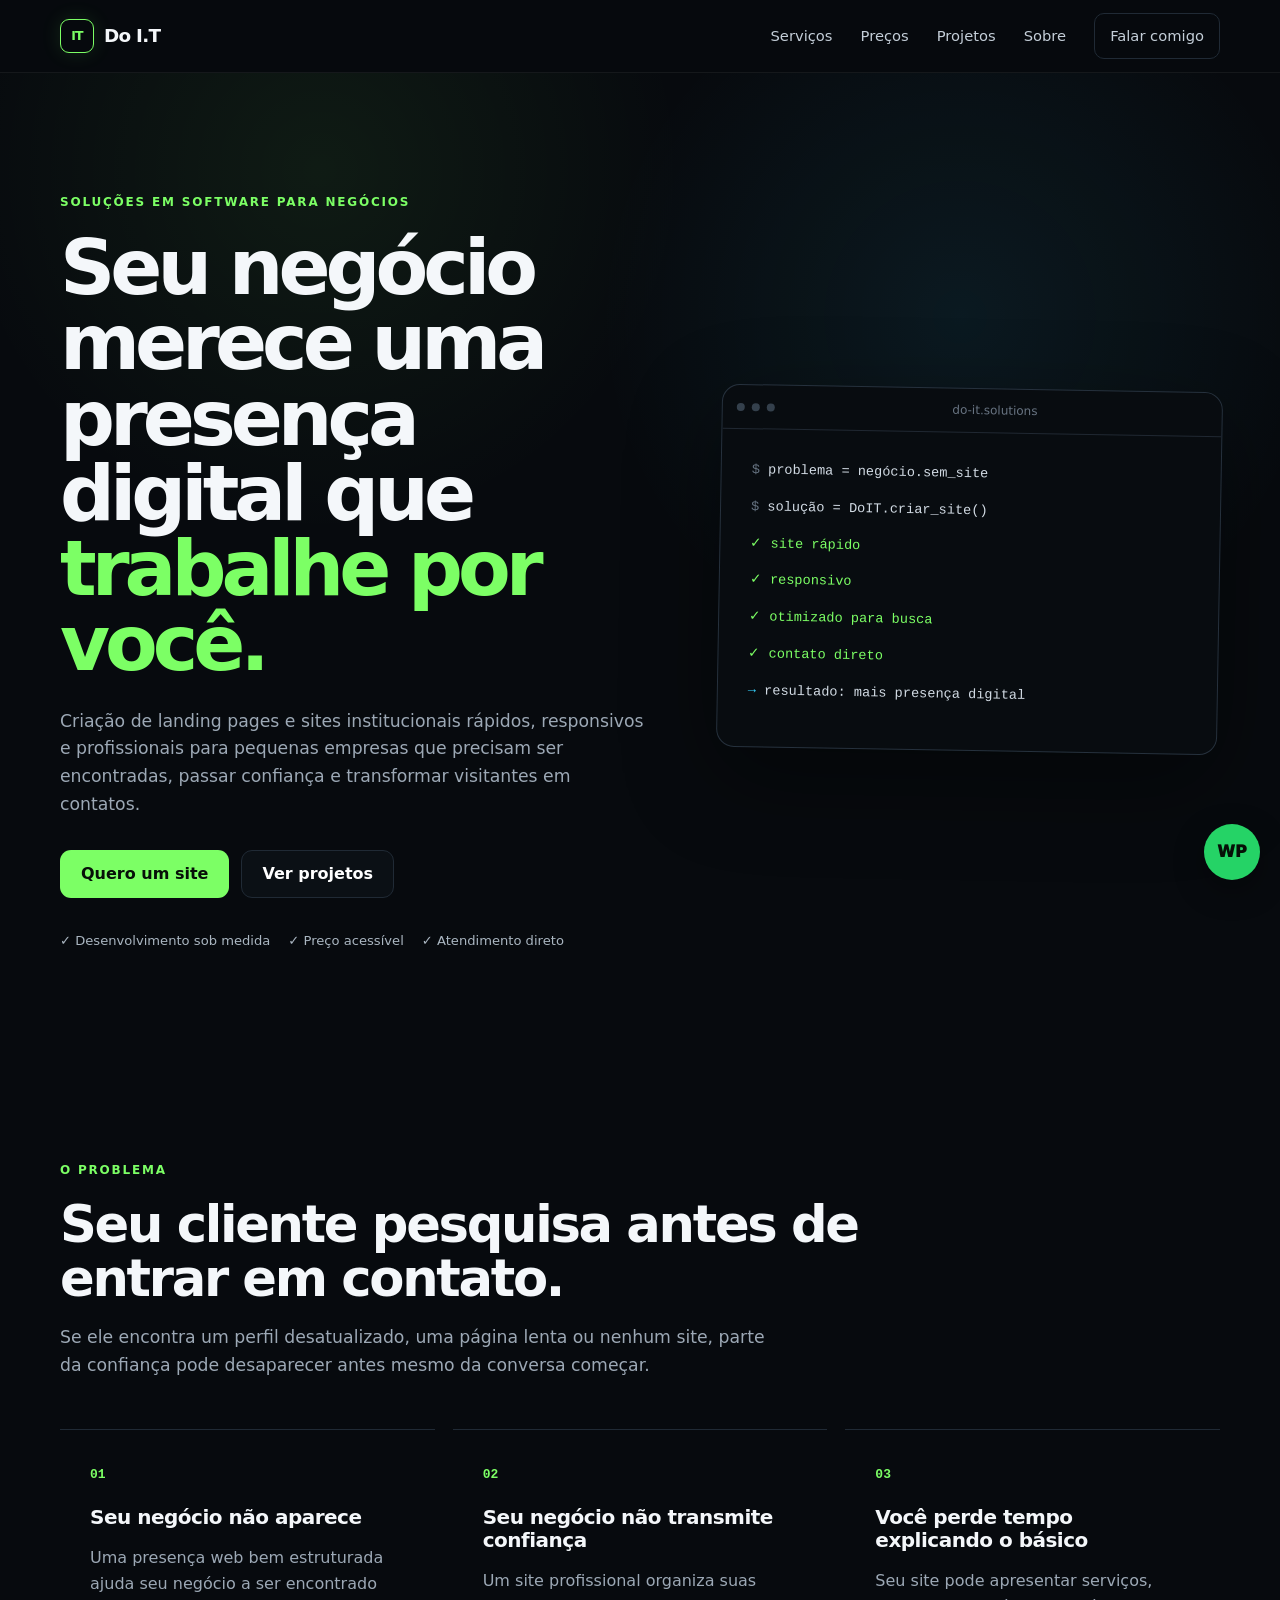
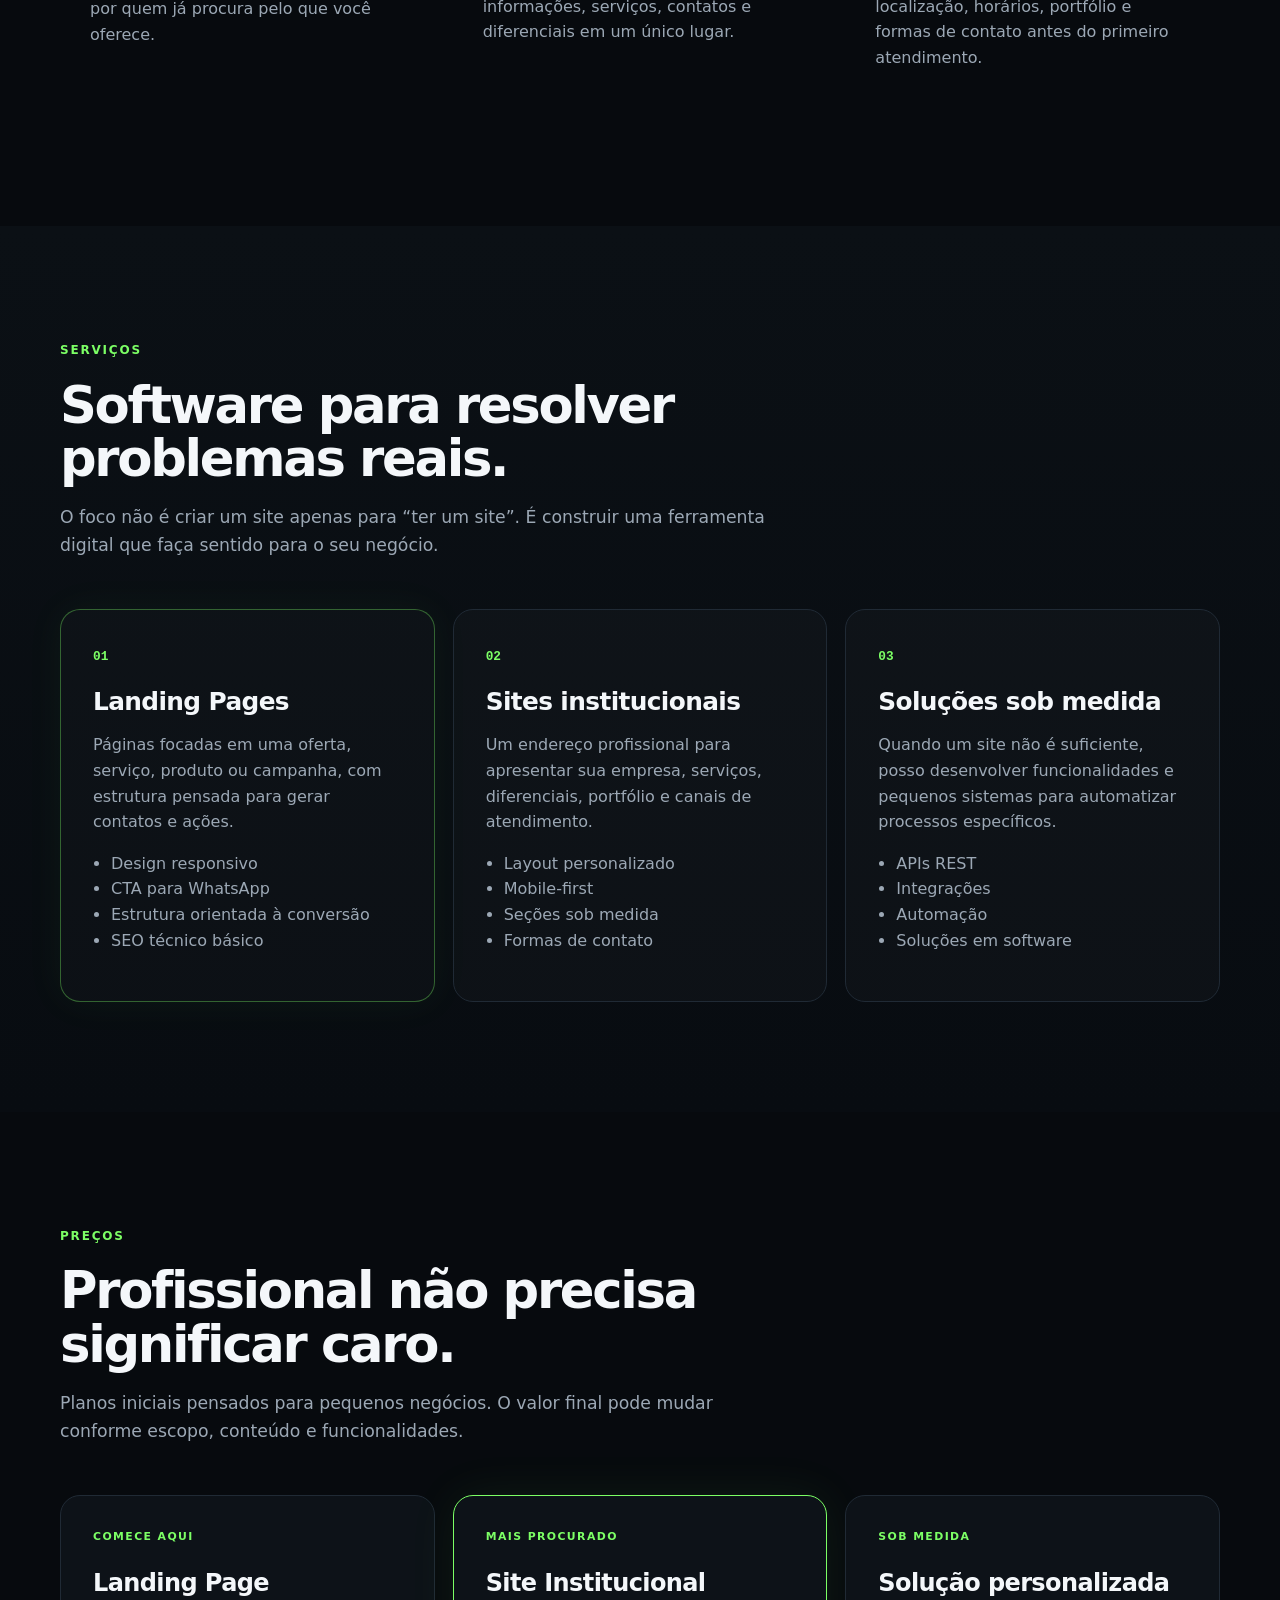
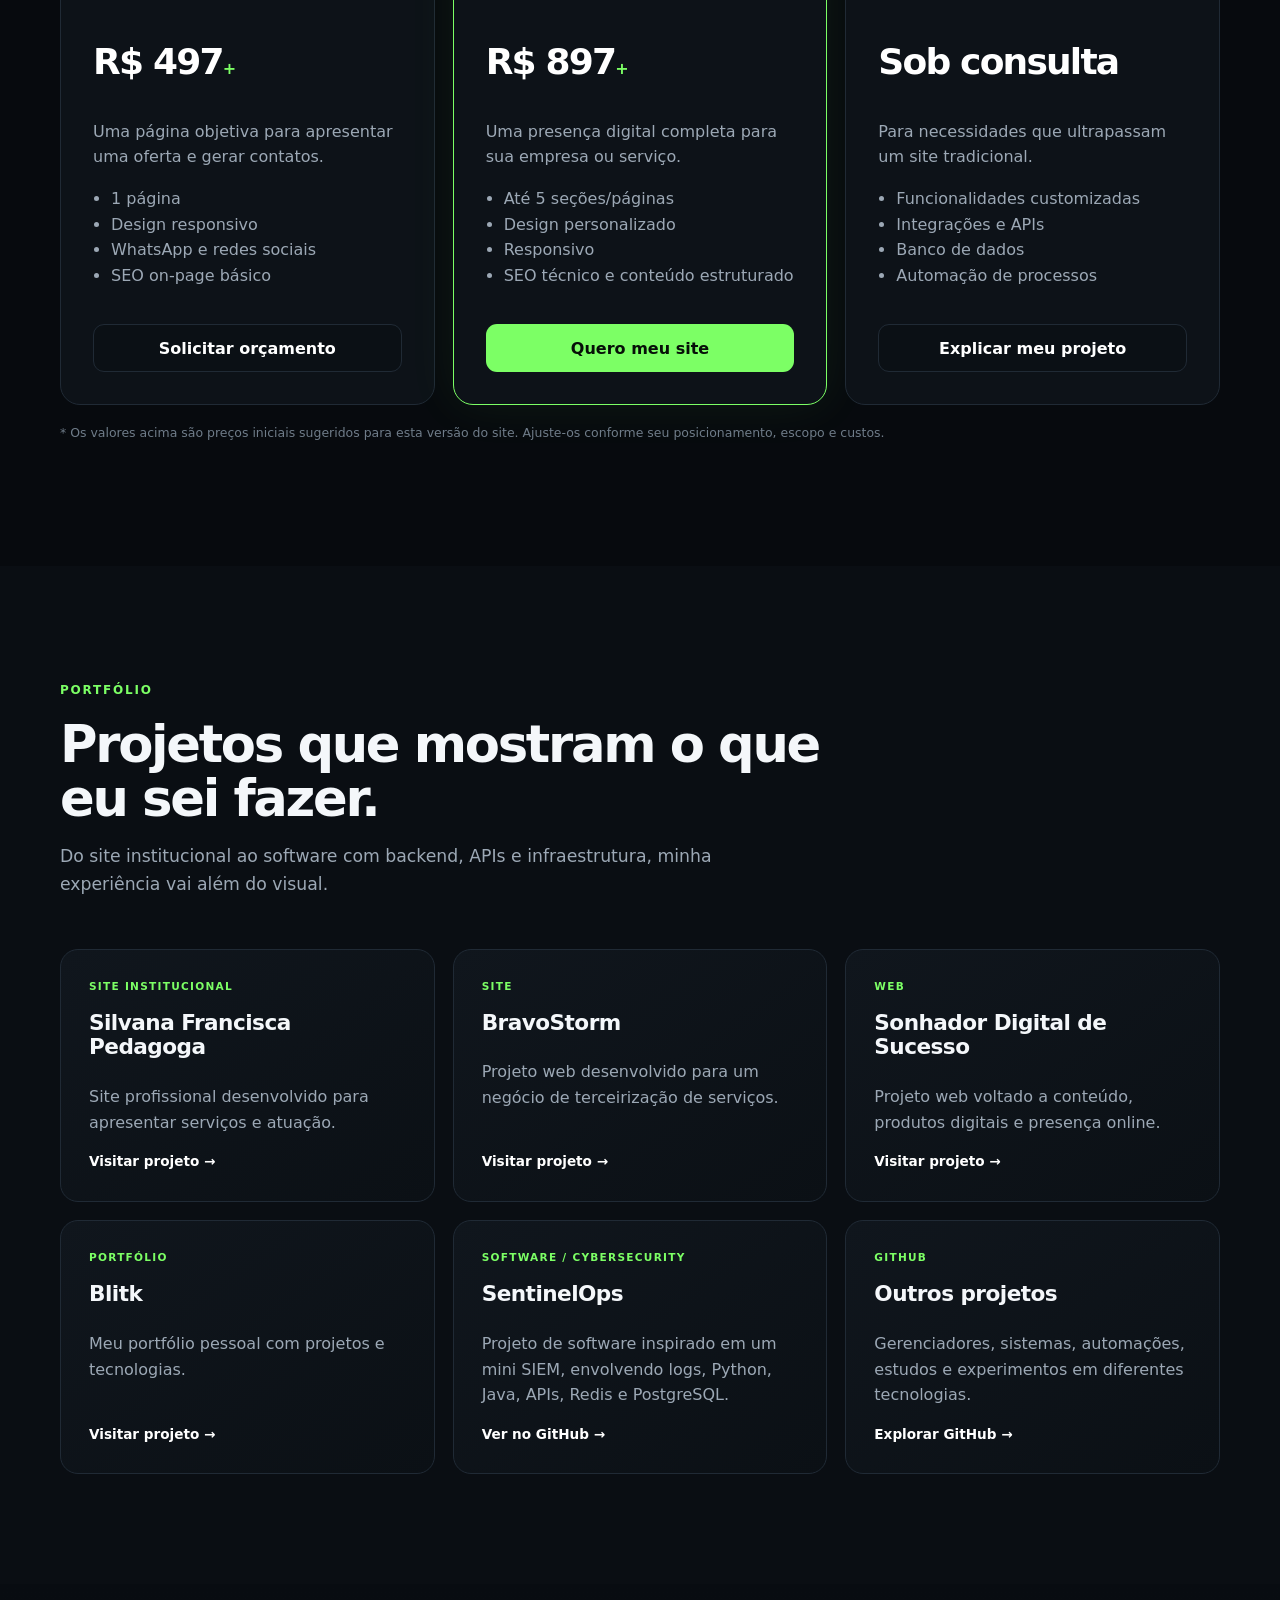
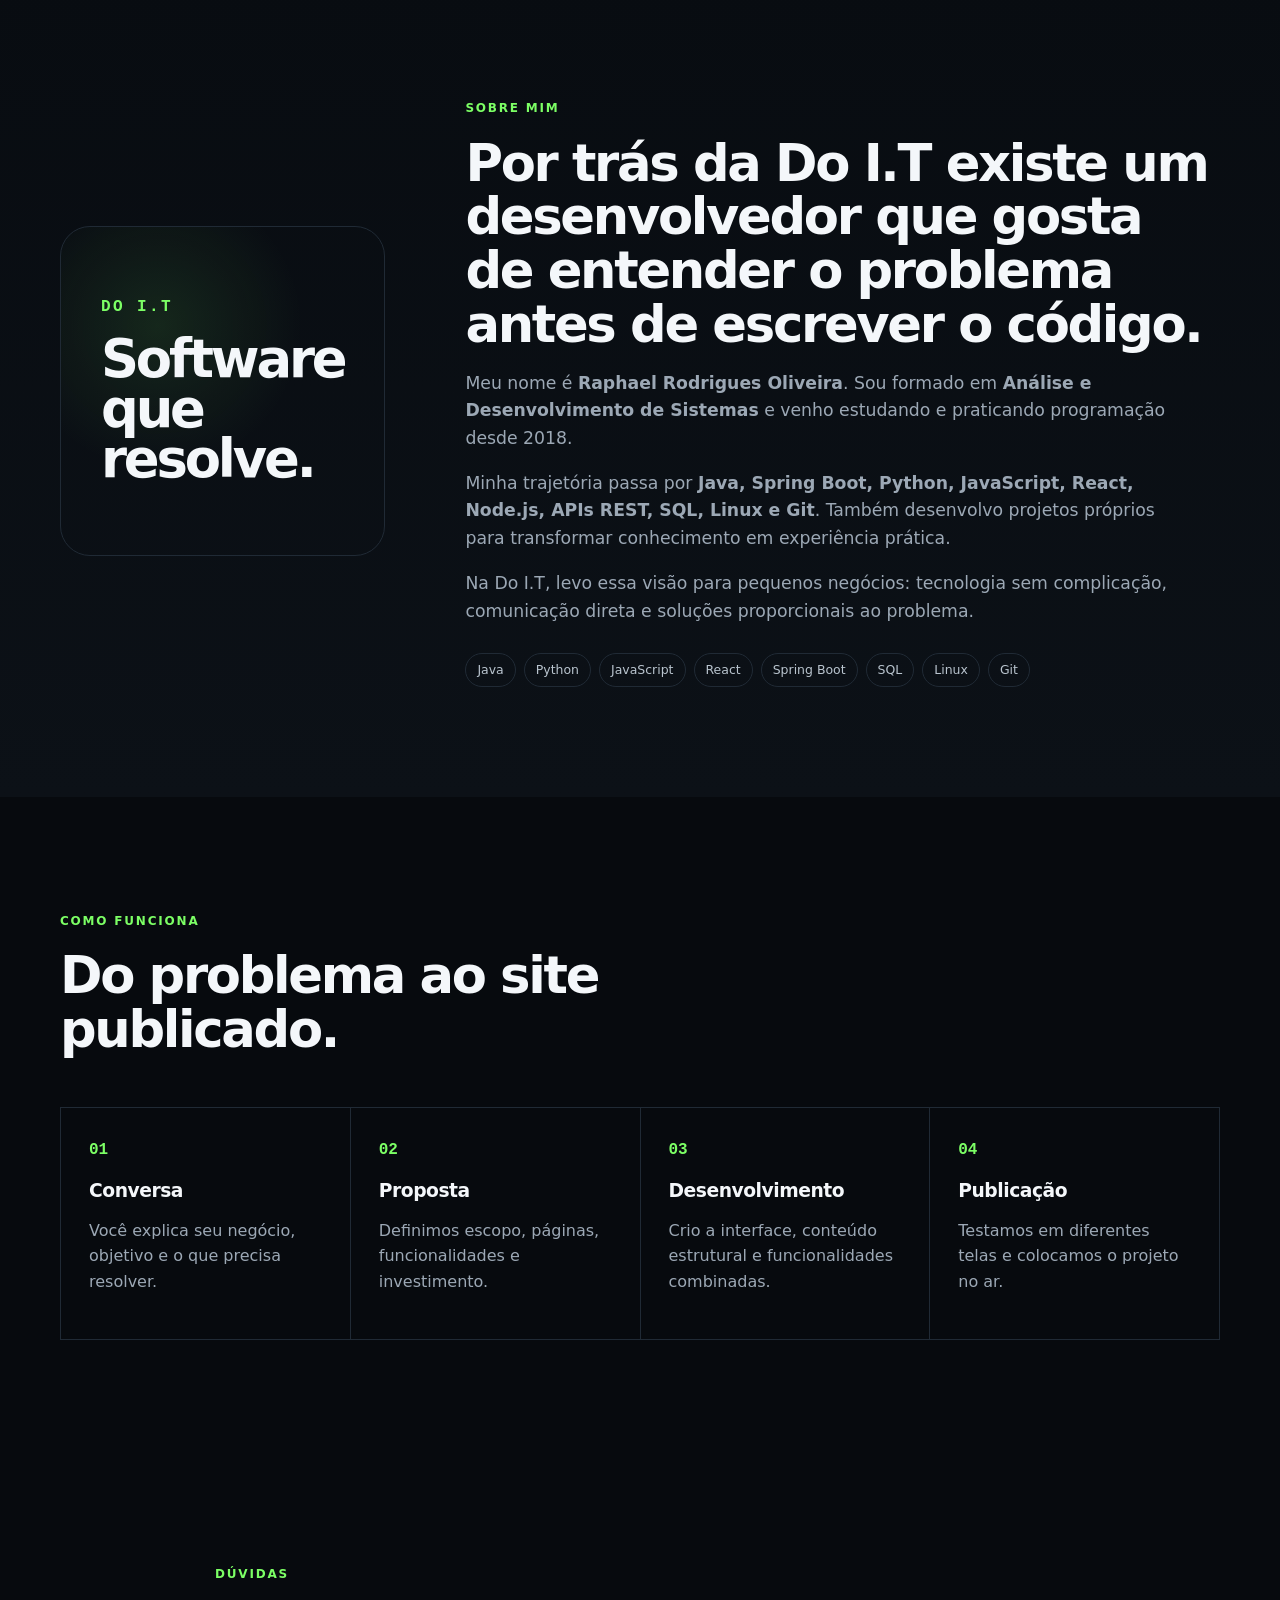
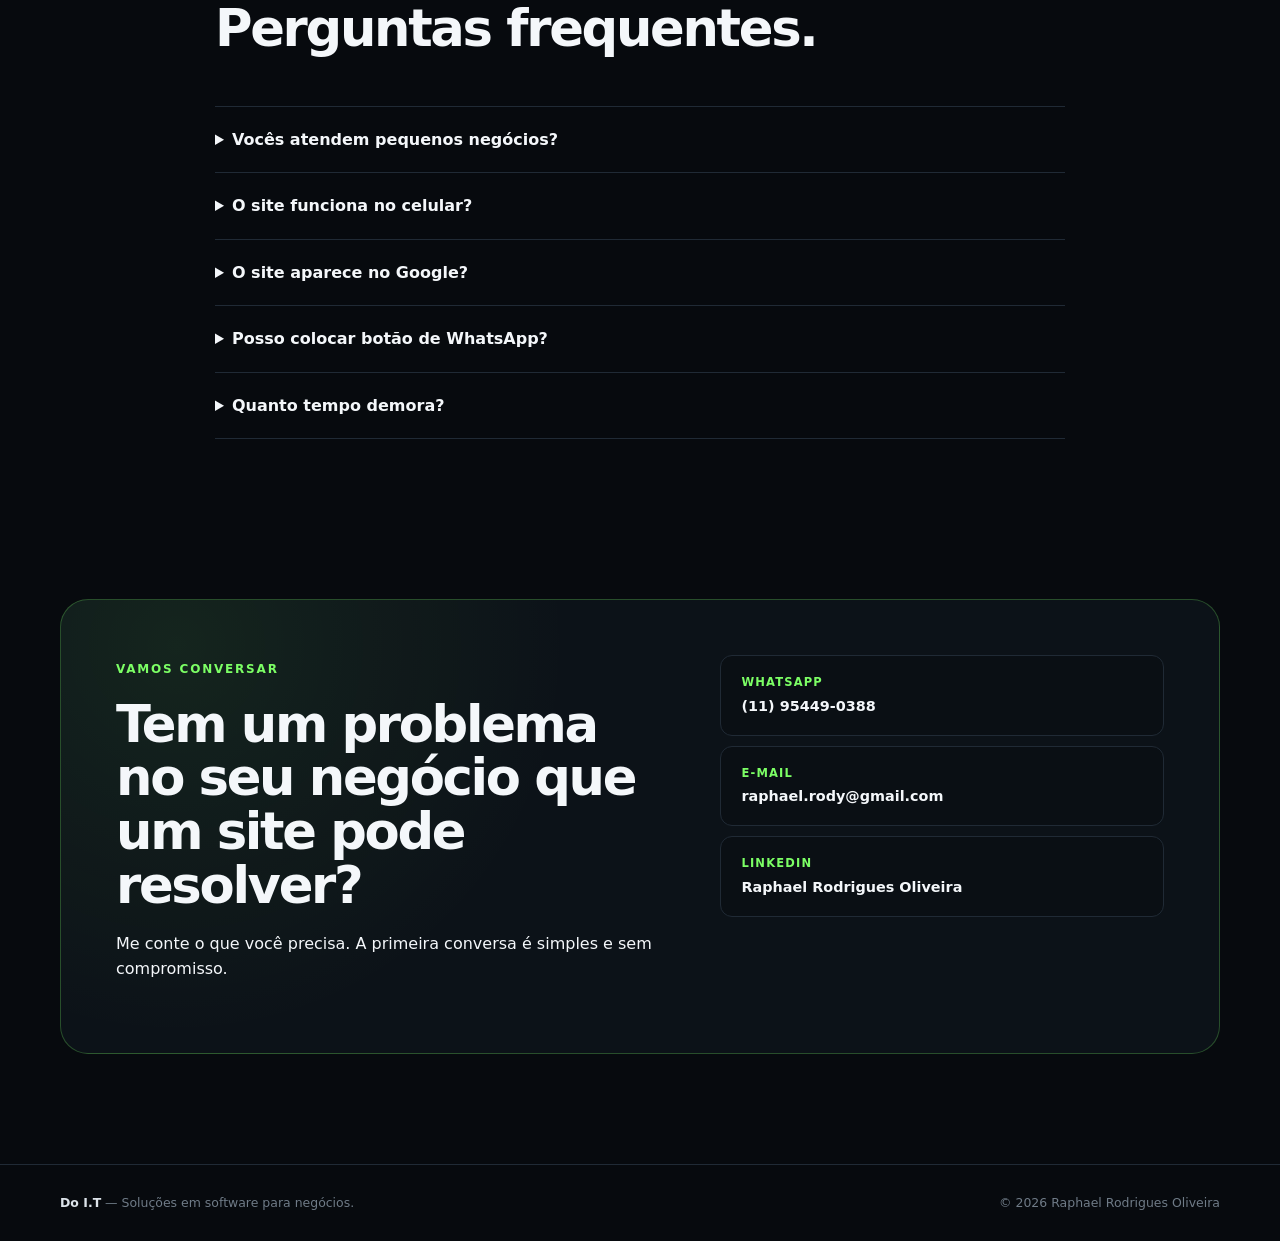
==== index.html @ e5bfa011 "Add files via upload" ====
<!doctype html>
<html lang="pt-BR">
<head>
  <meta charset="utf-8">
  <meta name="viewport" content="width=device-width, initial-scale=1">
  <meta name="theme-color" content="#0b0f14">
  <meta name="description" content="Do I.T — criação de landing pages e sites institucionais profissionais, rápidos e responsivos para pequenas empresas. Soluções em software com preço acessível.">
  <meta name="robots" content="index, follow, max-image-preview:large">
  <meta name="author" content="Raphael Rodrigues Oliveira">
  <meta name="keywords" content="criação de sites, landing page, site institucional, desenvolvedor web, desenvolvedor freelancer, site para pequenas empresas, desenvolvimento de sites, São Paulo, Brasil">
  <link rel="canonical" href="https://doitsolucoes.github.io/">

  <meta property="og:type" content="website">
  <meta property="og:locale" content="pt_BR">
  <meta property="og:title" content="Do I.T — Soluções em software para negócios">
  <meta property="og:description" content="Sites institucionais e landing pages profissionais, rápidos e acessíveis para pequenos negócios.">
  <meta property="og:url" content="https://doitsolucoes.github.io/">
  <meta property="og:site_name" content="Do I.T">
  <meta property="og:image" content="https://doitsolucoes.github.io/assets/og-image.svg">

  <meta name="twitter:card" content="summary_large_image">
  <meta name="twitter:title" content="Do I.T — Soluções em software para negócios">
  <meta name="twitter:description" content="Landing pages e sites institucionais para pequenos negócios.">
  <meta name="twitter:image" content="https://doitsolucoes.github.io/assets/og-image.svg">

  <link rel="icon" href="assets/favicon.svg" type="image/svg+xml">
  <link rel="stylesheet" href="style.css">

  <script type="application/ld+json">
  {
    "@context": "https://schema.org",
    "@graph": [
      {
        "@type": "Organization",
        "@id": "https://doitsolucoes.github.io/#organization",
        "name": "Do I.T",
        "alternateName": "Do I.T - Soluções em software para negócios",
        "url": "https://doitsolucoes.github.io/",
        "email": "mailto:raphael.rody@gmail.com",
        "telephone": "+55-11-95449-0388",
        "founder": {
          "@type": "Person",
          "name": "Raphael Rodrigues Oliveira",
          "jobTitle": "Desenvolvedor de Software"
        },
        "sameAs": [
          "https://github.com/blitk",
          "https://www.linkedin.com/in/raphael-rodrigues-oliveira-b5675a174/"
        ]
      },
      {
        "@type": "ProfessionalService",
        "@id": "https://doitsolucoes.github.io/#service",
        "name": "Do I.T",
        "url": "https://doitsolucoes.github.io/",
        "description": "Desenvolvimento de landing pages, sites institucionais e soluções de software para pequenos negócios.",
        "areaServed": "BR",
        "priceRange": "$$",
        "telephone": "+55-11-95449-0388",
        "email": "mailto:raphael.rody@gmail.com"
      },
      {
        "@type": "Person",
        "@id": "https://doitsolucoes.github.io/#raphael",
        "name": "Raphael Rodrigues Oliveira",
        "jobTitle": "Desenvolvedor de Software",
        "description": "Desenvolvedor formado em Análise e Desenvolvimento de Sistemas, com experiência prática em desenvolvimento web, Java, Python, APIs REST, SQL, Linux e projetos de software.",
        "url": "https://doitsolucoes.github.io/sobre",
        "sameAs": [
          "https://github.com/blitk",
          "https://blitk.github.io/",
          "https://www.linkedin.com/in/raphael-rodrigues-oliveira-b5675a174/"
        ]
      },
      {
        "@type": "WebSite",
        "@id": "https://doitsolucoes.github.io/#website",
        "url": "https://doitsolucoes.github.io/",
        "name": "Do I.T",
        "publisher": {"@id": "https://doitsolucoes.github.io/#organization"},
        "inLanguage": "pt-BR"
      }
    ]
  }
  </script>
</head>

<body>
<header class="site-header">
  <nav class="nav container" aria-label="Navegação principal">
    <a class="brand" href="#inicio" aria-label="Do I.T - início">
      <span class="brand-mark">IT</span>
      <span>Do I.T</span>
    </a>
    <button class="menu-toggle" aria-label="Abrir menu" aria-expanded="false">☰</button>
    <div class="nav-links">
      <a href="#servicos">Serviços</a>
      <a href="#precos">Preços</a>
      <a href="#projetos">Projetos</a>
      <a href="#sobre">Sobre</a>
      <a href="#contato" class="nav-cta">Falar comigo</a>
    </div>
  </nav>
</header>

<main id="inicio">
  <section class="hero">
    <div class="container hero-grid">
      <div>
        <span class="eyebrow">SOLUÇÕES EM SOFTWARE PARA NEGÓCIOS</span>
        <h1>Seu negócio merece uma presença digital que <span>trabalhe por você.</span></h1>
        <p class="hero-text">Criação de landing pages e sites institucionais rápidos, responsivos e profissionais para pequenas empresas que precisam ser encontradas, passar confiança e transformar visitantes em contatos.</p>
        <div class="hero-actions">
          <a class="btn btn-primary" href="https://wa.me/5511954490388?text=Ol%C3%A1%2C%20Raphael!%20Quero%20conversar%20sobre%20um%20site%20para%20meu%20neg%C3%B3cio." target="_blank" rel="noopener">Quero um site</a>
          <a class="btn btn-secondary" href="#projetos">Ver projetos</a>
        </div>
        <div class="trust-row">
          <span>✓ Desenvolvimento sob medida</span>
          <span>✓ Preço acessível</span>
          <span>✓ Atendimento direto</span>
        </div>
      </div>
      <div class="hero-card" aria-label="Resumo dos serviços">
        <div class="code-window">
          <div class="window-bar"><i></i><i></i><i></i><span>do-it.solutions</span></div>
          <div class="terminal">
            <p><span class="muted">$</span> problema = negócio.sem_site</p>
            <p><span class="muted">$</span> solução = DoIT.criar_site()</p>
            <p class="success">✓ site rápido</p>
            <p class="success">✓ responsivo</p>
            <p class="success">✓ otimizado para busca</p>
            <p class="success">✓ contato direto</p>
            <p><span class="accent">→</span> resultado: mais presença digital</p>
          </div>
        </div>
      </div>
    </div>
  </section>

  <section class="problem section">
    <div class="container">
      <div class="section-heading">
        <span class="eyebrow">O PROBLEMA</span>
        <h2>Seu cliente pesquisa antes de entrar em contato.</h2>
        <p>Se ele encontra um perfil desatualizado, uma página lenta ou nenhum site, parte da confiança pode desaparecer antes mesmo da conversa começar.</p>
      </div>
      <div class="problem-grid">
        <article><b>01</b><h3>Seu negócio não aparece</h3><p>Uma presença web bem estruturada ajuda seu negócio a ser encontrado por quem já procura pelo que você oferece.</p></article>
        <article><b>02</b><h3>Seu negócio não transmite confiança</h3><p>Um site profissional organiza suas informações, serviços, contatos e diferenciais em um único lugar.</p></article>
        <article><b>03</b><h3>Você perde tempo explicando o básico</h3><p>Seu site pode apresentar serviços, localização, horários, portfólio e formas de contato antes do primeiro atendimento.</p></article>
      </div>
    </div>
  </section>

  <section id="servicos" class="section dark-section">
    <div class="container">
      <div class="section-heading">
        <span class="eyebrow">SERVIÇOS</span>
        <h2>Software para resolver problemas reais.</h2>
        <p>O foco não é criar um site apenas para “ter um site”. É construir uma ferramenta digital que faça sentido para o seu negócio.</p>
      </div>
      <div class="services-grid">
        <article class="service-card featured">
          <span class="service-number">01</span>
          <h3>Landing Pages</h3>
          <p>Páginas focadas em uma oferta, serviço, produto ou campanha, com estrutura pensada para gerar contatos e ações.</p>
          <ul><li>Design responsivo</li><li>CTA para WhatsApp</li><li>Estrutura orientada à conversão</li><li>SEO técnico básico</li></ul>
        </article>
        <article class="service-card">
          <span class="service-number">02</span>
          <h3>Sites institucionais</h3>
          <p>Um endereço profissional para apresentar sua empresa, serviços, diferenciais, portfólio e canais de atendimento.</p>
          <ul><li>Layout personalizado</li><li>Mobile-first</li><li>Seções sob medida</li><li>Formas de contato</li></ul>
        </article>
        <article class="service-card">
          <span class="service-number">03</span>
          <h3>Soluções sob medida</h3>
          <p>Quando um site não é suficiente, posso desenvolver funcionalidades e pequenos sistemas para automatizar processos específicos.</p>
          <ul><li>APIs REST</li><li>Integrações</li><li>Automação</li><li>Soluções em software</li></ul>
        </article>
      </div>
    </div>
  </section>

  <section id="precos" class="section">
    <div class="container">
      <div class="section-heading">
        <span class="eyebrow">PREÇOS</span>
        <h2>Profissional não precisa significar caro.</h2>
        <p>Planos iniciais pensados para pequenos negócios. O valor final pode mudar conforme escopo, conteúdo e funcionalidades.</p>
      </div>
      <div class="pricing-grid">
        <article class="price-card">
          <span class="tag">COMECE AQUI</span>
          <h3>Landing Page</h3>
          <p class="price">R$ 497<span>+</span></p>
          <p>Uma página objetiva para apresentar uma oferta e gerar contatos.</p>
          <ul><li>1 página</li><li>Design responsivo</li><li>WhatsApp e redes sociais</li><li>SEO on-page básico</li></ul>
          <a class="btn btn-secondary full" href="https://wa.me/5511954490388?text=Ol%C3%A1%2C%20Raphael!%20Tenho%20interesse%20em%20uma%20Landing%20Page." target="_blank" rel="noopener">Solicitar orçamento</a>
        </article>
        <article class="price-card popular">
          <span class="tag">MAIS PROCURADO</span>
          <h3>Site Institucional</h3>
          <p class="price">R$ 897<span>+</span></p>
          <p>Uma presença digital completa para sua empresa ou serviço.</p>
          <ul><li>Até 5 seções/páginas</li><li>Design personalizado</li><li>Responsivo</li><li>SEO técnico e conteúdo estruturado</li></ul>
          <a class="btn btn-primary full" href="https://wa.me/5511954490388?text=Ol%C3%A1%2C%20Raphael!%20Tenho%20interesse%20em%20um%20site%20institucional." target="_blank" rel="noopener">Quero meu site</a>
        </article>
        <article class="price-card">
          <span class="tag">SOB MEDIDA</span>
          <h3>Solução personalizada</h3>
          <p class="price">Sob consulta</p>
          <p>Para necessidades que ultrapassam um site tradicional.</p>
          <ul><li>Funcionalidades customizadas</li><li>Integrações e APIs</li><li>Banco de dados</li><li>Automação de processos</li></ul>
          <a class="btn btn-secondary full" href="https://wa.me/5511954490388?text=Ol%C3%A1%2C%20Raphael!%20Tenho%20uma%20necessidade%20de%20software." target="_blank" rel="noopener">Explicar meu projeto</a>
        </article>
      </div>
      <p class="price-note">* Os valores acima são preços iniciais sugeridos para esta versão do site. Ajuste-os conforme seu posicionamento, escopo e custos.</p>
    </div>
  </section>

  <section id="projetos" class="section projects">
    <div class="container">
      <div class="section-heading">
        <span class="eyebrow">PORTFÓLIO</span>
        <h2>Projetos que mostram o que eu sei fazer.</h2>
        <p>Do site institucional ao software com backend, APIs e infraestrutura, minha experiência vai além do visual.</p>
      </div>
      <div class="project-grid">
        <a class="project-card" href="https://silvanafranciscapedagogia.github.io/" target="_blank" rel="noopener">
          <span class="project-type">SITE INSTITUCIONAL</span><h3>Silvana Francisca Pedagoga</h3><p>Site profissional desenvolvido para apresentar serviços e atuação.</p><span class="project-link">Visitar projeto →</span>
        </a>
        <a class="project-card" href="https://bravostorm.github.io/" target="_blank" rel="noopener">
          <span class="project-type">SITE</span><h3>BravoStorm</h3><p>Projeto web desenvolvido para um negócio de terceirização de serviços.</p><span class="project-link">Visitar projeto →</span>
        </a>
        <a class="project-card" href="https://sonhadordigitaldesucesso.github.io/Home/" target="_blank" rel="noopener">
          <span class="project-type">WEB</span><h3>Sonhador Digital de Sucesso</h3><p>Projeto web voltado a conteúdo, produtos digitais e presença online.</p><span class="project-link">Visitar projeto →</span>
        </a>
        <a class="project-card" href="https://blitk.github.io/" target="_blank" rel="noopener">
          <span class="project-type">PORTFÓLIO</span><h3>Blitk</h3><p>Meu portfólio pessoal com projetos e tecnologias.</p><span class="project-link">Visitar projeto →</span>
        </a>
        <a class="project-card" href="https://github.com/Blitk/SentinelOps" target="_blank" rel="noopener">
          <span class="project-type">SOFTWARE / CYBERSECURITY</span><h3>SentinelOps</h3><p>Projeto de software inspirado em um mini SIEM, envolvendo logs, Python, Java, APIs, Redis e PostgreSQL.</p><span class="project-link">Ver no GitHub →</span>
        </a>
        <a class="project-card" href="https://github.com/blitk" target="_blank" rel="noopener">
          <span class="project-type">GITHUB</span><h3>Outros projetos</h3><p>Gerenciadores, sistemas, automações, estudos e experimentos em diferentes tecnologias.</p><span class="project-link">Explorar GitHub →</span>
        </a>
      </div>
    </div>
  </section>

  <section id="sobre" class="section about">
    <div class="container about-grid">
      <div class="about-badge"><span>DO I.T</span><strong>Software<br>que resolve.</strong></div>
      <div>
        <span class="eyebrow">SOBRE MIM</span>
        <h2>Por trás da Do I.T existe um desenvolvedor que gosta de entender o problema antes de escrever o código.</h2>
        <p>Meu nome é <strong>Raphael Rodrigues Oliveira</strong>. Sou formado em <strong>Análise e Desenvolvimento de Sistemas</strong> e venho estudando e praticando programação desde 2018.</p>
        <p>Minha trajetória passa por <strong>Java, Spring Boot, Python, JavaScript, React, Node.js, APIs REST, SQL, Linux e Git</strong>. Também desenvolvo projetos próprios para transformar conhecimento em experiência prática.</p>
        <p>Na Do I.T, levo essa visão para pequenos negócios: tecnologia sem complicação, comunicação direta e soluções proporcionais ao problema.</p>
        <div class="tech-list"><span>Java</span><span>Python</span><span>JavaScript</span><span>React</span><span>Spring Boot</span><span>SQL</span><span>Linux</span><span>Git</span></div>
      </div>
    </div>
  </section>

  <section class="section process">
    <div class="container">
      <div class="section-heading">
        <span class="eyebrow">COMO FUNCIONA</span>
        <h2>Do problema ao site publicado.</h2>
      </div>
      <div class="steps">
        <div><span>01</span><h3>Conversa</h3><p>Você explica seu negócio, objetivo e o que precisa resolver.</p></div>
        <div><span>02</span><h3>Proposta</h3><p>Definimos escopo, páginas, funcionalidades e investimento.</p></div>
        <div><span>03</span><h3>Desenvolvimento</h3><p>Crio a interface, conteúdo estrutural e funcionalidades combinadas.</p></div>
        <div><span>04</span><h3>Publicação</h3><p>Testamos em diferentes telas e colocamos o projeto no ar.</p></div>
      </div>
    </div>
  </section>

  <section class="section faq">
    <div class="container narrow">
      <div class="section-heading"><span class="eyebrow">DÚVIDAS</span><h2>Perguntas frequentes.</h2></div>
      <details><summary>Vocês atendem pequenos negócios?</summary><p>Sim. A proposta da Do I.T é justamente oferecer soluções profissionais proporcionais à realidade de pequenos negócios, profissionais autônomos e prestadores de serviço.</p></details>
      <details><summary>O site funciona no celular?</summary><p>Sim. Os projetos são desenvolvidos com abordagem responsiva para adaptar o layout a smartphones, tablets e computadores.</p></details>
      <details><summary>O site aparece no Google?</summary><p>O projeto pode ser preparado com fundamentos de SEO técnico e conteúdo estruturado. Isso melhora a capacidade de rastreamento e compreensão do site, mas nenhum profissional pode garantir posição ou prazo específico no Google.</p></details>
      <details><summary>Posso colocar botão de WhatsApp?</summary><p>Sim. O site pode ter chamadas para WhatsApp, e-mail, telefone, redes sociais, mapas e outros canais relevantes.</p></details>
      <details><summary>Quanto tempo demora?</summary><p>O prazo depende do escopo e da disponibilidade dos materiais. Projetos simples podem ser entregues mais rapidamente; projetos maiores exigem mais etapas.</p></details>
    </div>
  </section>

  <section id="contato" class="contact section">
    <div class="container contact-box">
      <div>
        <span class="eyebrow">VAMOS CONVERSAR</span>
        <h2>Tem um problema no seu negócio que um site pode resolver?</h2>
        <p>Me conte o que você precisa. A primeira conversa é simples e sem compromisso.</p>
      </div>
      <div class="contact-actions">
        <a class="contact-btn whatsapp" href="https://wa.me/5511954490388?text=Ol%C3%A1%2C%20Raphael!%20Vim%20pelo%20site%20da%20Do%20I.T%20e%20quero%20falar%20sobre%20um%20projeto." target="_blank" rel="noopener"><span>WhatsApp</span><b>(11) 95449-0388</b></a>
        <a class="contact-btn" href="mailto:raphael.rody@gmail.com"><span>E-mail</span><b>raphael.rody@gmail.com</b></a>
        <a class="contact-btn" href="https://www.linkedin.com/in/raphael-rodrigues-oliveira-b5675a174/" target="_blank" rel="noopener"><span>LinkedIn</span><b>Raphael Rodrigues Oliveira</b></a>
      </div>
    </div>
  </section>
</main>

<footer class="footer">
  <div class="container footer-inner">
    <div><strong>Do I.T</strong><span> — Soluções em software para negócios.</span></div>
    <div>© <span id="year"></span> Raphael Rodrigues Oliveira</div>
  </div>
</footer>

<a class="floating-whatsapp" href="https://wa.me/5511954490388?text=Ol%C3%A1%2C%20Raphael!%20Vim%20pelo%20site%20da%20Do%20I.T." target="_blank" rel="noopener" aria-label="Falar pelo WhatsApp">WP</a>

<script src="script.js" defer></script>
</body>
</html>
---- style.css ----
:root{
  --bg:#070a0e;--surface:#0d1218;--surface2:#111820;--line:#202a35;
  --text:#f4f7fa;--muted:#9ca8b5;--accent:#7cff65;--accent2:#35d3ff;
  --max:1160px;--radius:20px;
}
*{box-sizing:border-box}
html{scroll-behavior:smooth}
body{margin:0;background:var(--bg);color:var(--text);font-family:Inter,ui-sans-serif,system-ui,-apple-system,BlinkMacSystemFont,"Segoe UI",sans-serif;line-height:1.6}
a{color:inherit;text-decoration:none}
.container{width:min(var(--max),calc(100% - 40px));margin:auto}
.narrow{max-width:850px}
.section{padding:110px 0}
.dark-section{background:linear-gradient(180deg,#0b1015,#080c11)}
.site-header{position:sticky;top:0;z-index:50;background:rgba(7,10,14,.82);backdrop-filter:blur(16px);border-bottom:1px solid rgba(255,255,255,.06)}
.nav{min-height:72px;display:flex;align-items:center;justify-content:space-between}
.brand{display:flex;align-items:center;gap:10px;font-weight:800;letter-spacing:-.04em;font-size:1.15rem}
.brand-mark{width:34px;height:34px;border:1px solid var(--accent);display:grid;place-items:center;color:var(--accent);font-size:.78rem;border-radius:9px;box-shadow:0 0 20px rgba(124,255,101,.12)}
.nav-links{display:flex;align-items:center;gap:28px;color:#c4ced8;font-size:.92rem}
.nav-links a:hover{color:var(--accent)}
.nav-cta{padding:10px 15px;border:1px solid var(--line);border-radius:10px}
.menu-toggle{display:none;background:none;color:white;border:0;font-size:1.5rem}
.hero{padding:115px 0 95px;overflow:hidden;background:radial-gradient(circle at 75% 25%,rgba(53,211,255,.08),transparent 30%),radial-gradient(circle at 25% 10%,rgba(124,255,101,.07),transparent 28%)}
.hero-grid{display:grid;grid-template-columns:1.08fr .92fr;gap:70px;align-items:center}
.eyebrow{display:inline-block;color:var(--accent);font-size:.75rem;font-weight:800;letter-spacing:.15em;margin-bottom:18px}
h1{font-size:clamp(2.8rem,6vw,5.3rem);line-height:.98;letter-spacing:-.065em;margin:0 0 26px;max-width:800px}
h1 span{color:var(--accent)}
h2{font-size:clamp(2rem,4vw,3.25rem);line-height:1.05;letter-spacing:-.045em;margin:0 0 18px}
h3{line-height:1.15;letter-spacing:-.025em}
.hero-text,.section-heading p,.about p{color:var(--muted);font-size:1.08rem;max-width:720px}
.hero-actions{display:flex;gap:12px;margin:32px 0}
.btn{display:inline-flex;align-items:center;justify-content:center;min-height:48px;padding:0 20px;border-radius:11px;font-weight:800;border:1px solid transparent;transition:.2s transform,.2s background}
.btn:hover{transform:translateY(-2px)}
.btn-primary{background:var(--accent);color:#071008}
.btn-secondary{border-color:var(--line);background:#0b1015;color:white}
.full{width:100%;margin-top:20px}
.trust-row{display:flex;flex-wrap:wrap;gap:18px;color:#aab6c1;font-size:.82rem}
.hero-card{position:relative}
.code-window{background:#080c10;border:1px solid #26313d;border-radius:18px;box-shadow:0 30px 90px rgba(0,0,0,.4);overflow:hidden;transform:rotate(1deg)}
.window-bar{height:44px;display:flex;align-items:center;gap:7px;padding:0 14px;border-bottom:1px solid #202832;color:#687482;font-size:.75rem}
.window-bar i{width:8px;height:8px;border-radius:50%;background:#34404c}
.window-bar span{margin-left:auto;margin-right:auto}
.terminal{padding:30px;font-family:"SFMono-Regular",Consolas,monospace;font-size:.85rem;color:#d2dbe4}
.terminal p{margin:0 0 15px}.muted{color:#667381}.success{color:var(--accent)}.accent{color:var(--accent2)}
.section-heading{margin-bottom:50px;max-width:800px}
.problem-grid,.services-grid,.pricing-grid,.project-grid{display:grid;gap:18px}
.problem-grid{grid-template-columns:repeat(3,1fr)}
.problem-grid article{padding:30px;border-top:1px solid var(--line)}
.problem-grid b{color:var(--accent);font-family:monospace}
.problem-grid h3{font-size:1.25rem;margin-bottom:8px}.problem-grid p,.service-card p,.service-card li,.price-card p,.price-card li,.project-card p,.steps p,details p{color:var(--muted)}
.services-grid{grid-template-columns:repeat(3,1fr)}
.service-card{padding:32px;border:1px solid var(--line);border-radius:var(--radius);background:rgba(255,255,255,.018)}
.service-card.featured{border-color:rgba(124,255,101,.35);box-shadow:0 0 40px rgba(124,255,101,.05)}
.service-number{color:var(--accent);font:700 .8rem monospace}.service-card h3{font-size:1.55rem;margin:20px 0 12px}.service-card ul,.price-card ul{padding-left:18px}
.pricing-grid{grid-template-columns:repeat(3,1fr);align-items:stretch}
.price-card{padding:32px;border:1px solid var(--line);border-radius:var(--radius);background:var(--surface);display:flex;flex-direction:column}
.price-card.popular{border-color:var(--accent);box-shadow:0 0 50px rgba(124,255,101,.07)}
.price-card .tag{color:var(--accent);font-size:.68rem;font-weight:900;letter-spacing:.13em}
.price-card h3{font-size:1.5rem}.price{font-size:2.25rem!important;color:white!important;font-weight:900;margin:12px 0!important;letter-spacing:-.05em}.price span{font-size:1rem;color:var(--accent)}
.price-card ul{margin-top:auto}.price-note{color:#6f7c89;font-size:.78rem;margin-top:18px}
.projects{background:#0a0e13}.project-grid{grid-template-columns:repeat(3,1fr)}
.project-card{padding:28px;min-height:245px;border:1px solid var(--line);border-radius:18px;background:linear-gradient(145deg,#10161d,#0b1015);display:flex;flex-direction:column;transition:.2s transform,.2s border-color}
.project-card:hover{transform:translateY(-5px);border-color:#3b4b5c}.project-type{color:var(--accent);font-size:.66rem;font-weight:900;letter-spacing:.12em}.project-card h3{font-size:1.35rem;margin:16px 0 8px}.project-link{margin-top:auto;color:white;font-weight:800;font-size:.85rem}
.about{background:linear-gradient(180deg,#080c11,#0c1117)}.about-grid{display:grid;grid-template-columns:.55fr 1.45fr;gap:80px;align-items:center}
.about-badge{height:330px;border:1px solid var(--line);border-radius:30px;display:flex;flex-direction:column;justify-content:center;padding:40px;background:radial-gradient(circle at 30% 30%,rgba(124,255,101,.1),transparent 45%)}
.about-badge span{color:var(--accent);font:800 1rem monospace;letter-spacing:.15em}.about-badge strong{font-size:3.3rem;line-height:.95;letter-spacing:-.06em;margin-top:18px}
.tech-list{display:flex;flex-wrap:wrap;gap:8px;margin-top:28px}.tech-list span{border:1px solid var(--line);border-radius:99px;padding:6px 11px;color:#b9c4ce;font-size:.78rem}
.steps{display:grid;grid-template-columns:repeat(4,1fr);gap:1px;background:var(--line);border:1px solid var(--line)}
.steps>div{background:var(--bg);padding:28px}.steps span{color:var(--accent);font:700 1rem monospace}.steps h3{margin-bottom:5px}
details{border-top:1px solid var(--line);padding:20px 0}details:last-child{border-bottom:1px solid var(--line)}summary{cursor:pointer;font-weight:800}
.contact{padding-top:50px}.contact-box{border:1px solid rgba(124,255,101,.25);border-radius:28px;padding:55px;display:grid;grid-template-columns:1fr .8fr;gap:50px;background:radial-gradient(circle at 10% 10%,rgba(124,255,101,.08),transparent 35%),#0c1218}
.contact-actions{display:flex;flex-direction:column;gap:10px}.contact-btn{padding:17px 20px;border:1px solid var(--line);border-radius:12px;background:#0a0f14;display:flex;flex-direction:column}.contact-btn span{font-size:.72rem;color:var(--accent);font-weight:800;text-transform:uppercase;letter-spacing:.1em}.contact-btn b{font-size:.9rem;margin-top:3px;overflow-wrap:anywhere}.contact-btn:hover{border-color:#435260}
.footer{border-top:1px solid var(--line);padding:28px 0;color:#6f7b87;font-size:.78rem}.footer-inner{display:flex;justify-content:space-between;gap:20px}.footer strong{color:#dce3e9}
.floating-whatsapp{position:fixed;right:20px;bottom:20px;width:56px;height:56px;border-radius:50%;display:grid;place-items:center;background:#25d366;color:#061007;font-weight:1000;box-shadow:0 10px 30px rgba(0,0,0,.35);z-index:40}
@media(max-width:900px){.hero-grid,.about-grid,.contact-box{grid-template-columns:1fr}.hero-card{max-width:650px}.problem-grid,.services-grid,.pricing-grid,.project-grid{grid-template-columns:1fr 1fr}.steps{grid-template-columns:1fr 1fr}.about-badge{height:220px}.nav-links{display:none}.menu-toggle{display:block}.nav-links.open{position:absolute;display:flex;flex-direction:column;align-items:stretch;left:20px;right:20px;top:72px;padding:18px;background:#0b1015;border:1px solid var(--line);border-radius:14px}.nav-links.open a{padding:8px}}
@media(max-width:620px){.container{width:min(var(--max),calc(100% - 28px))}.section{padding:78px 0}.hero{padding:80px 0 65px}h1{font-size:clamp(2.5rem,14vw,4rem)}.problem-grid,.services-grid,.pricing-grid,.project-grid,.steps{grid-template-columns:1fr}.contact-box{padding:30px 22px}.footer-inner{flex-direction:column}.hero-actions{flex-direction:column}.hero-actions .btn{width:100%}.trust-row{flex-direction:column;gap:7px}.terminal{padding:20px 16px;font-size:.75rem}}
@media(prefers-reduced-motion:reduce){html{scroll-behavior:auto}.btn,.project-card{transition:none}}
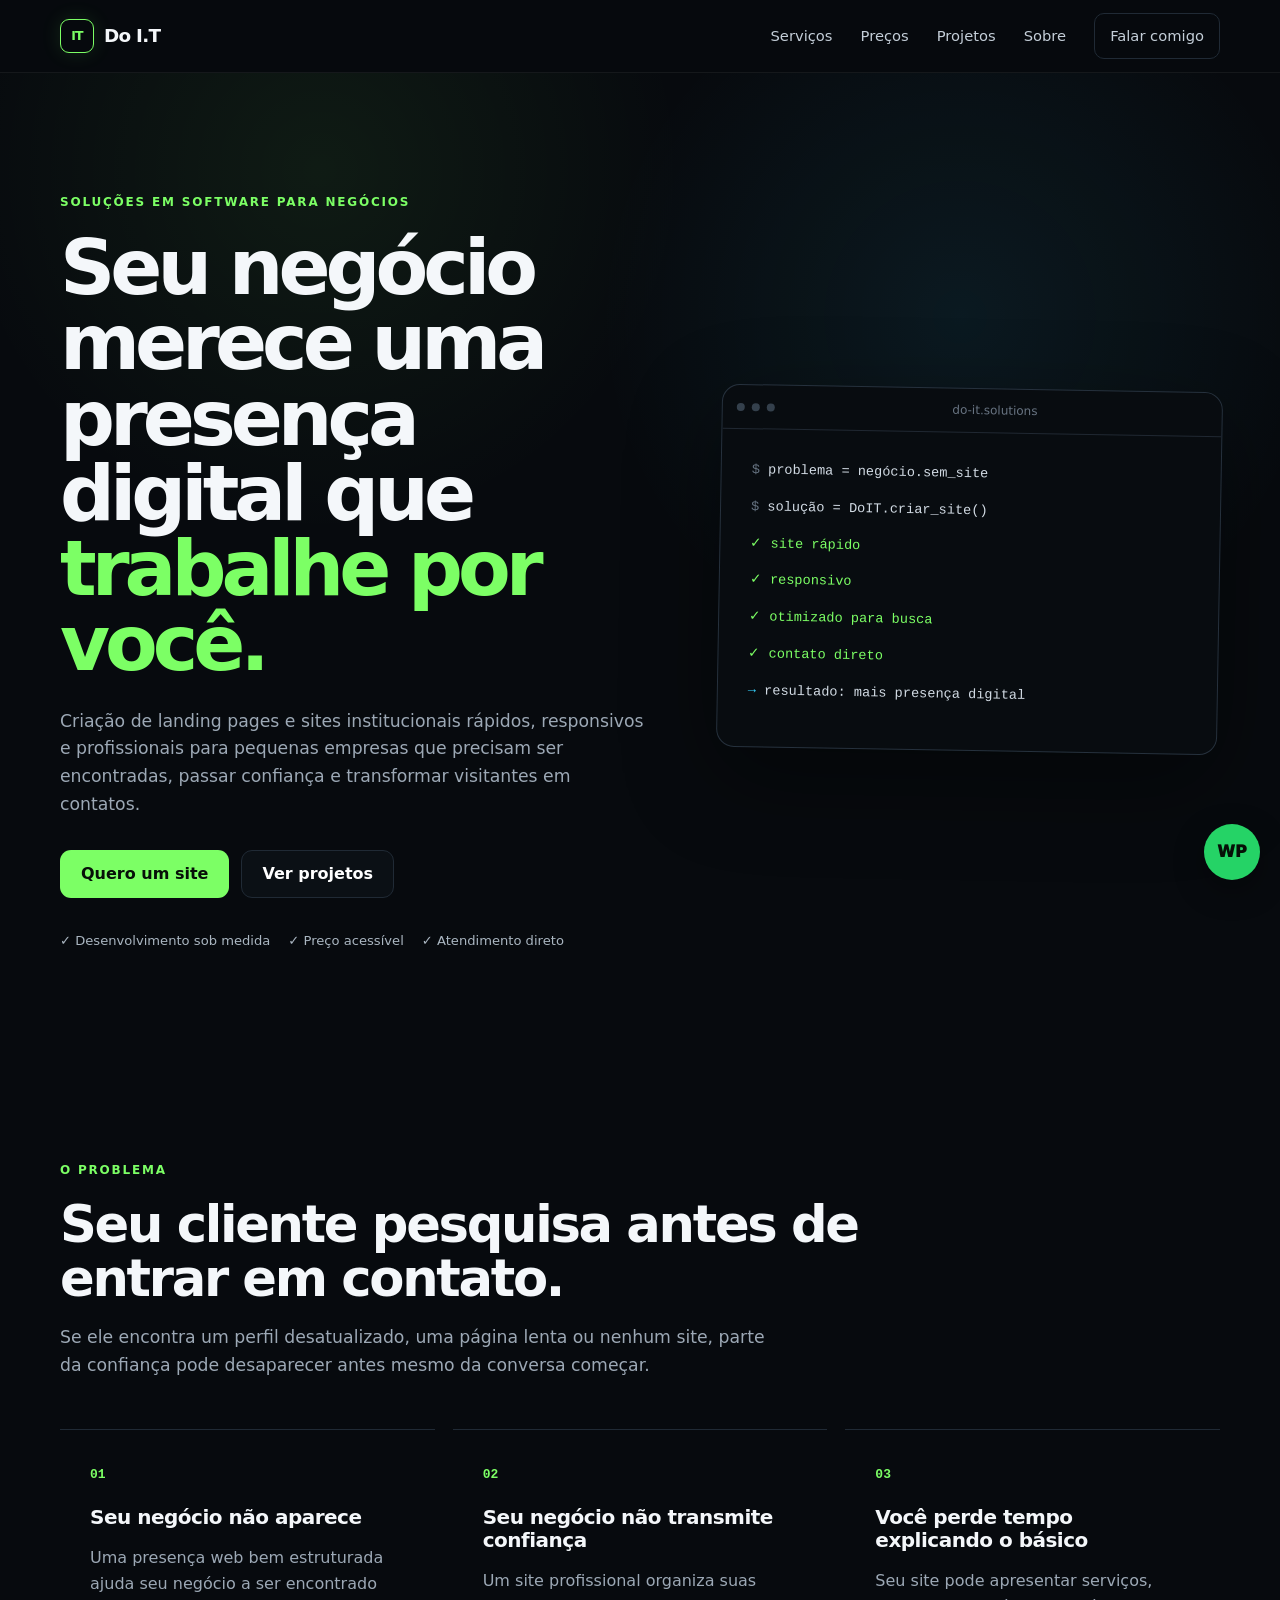
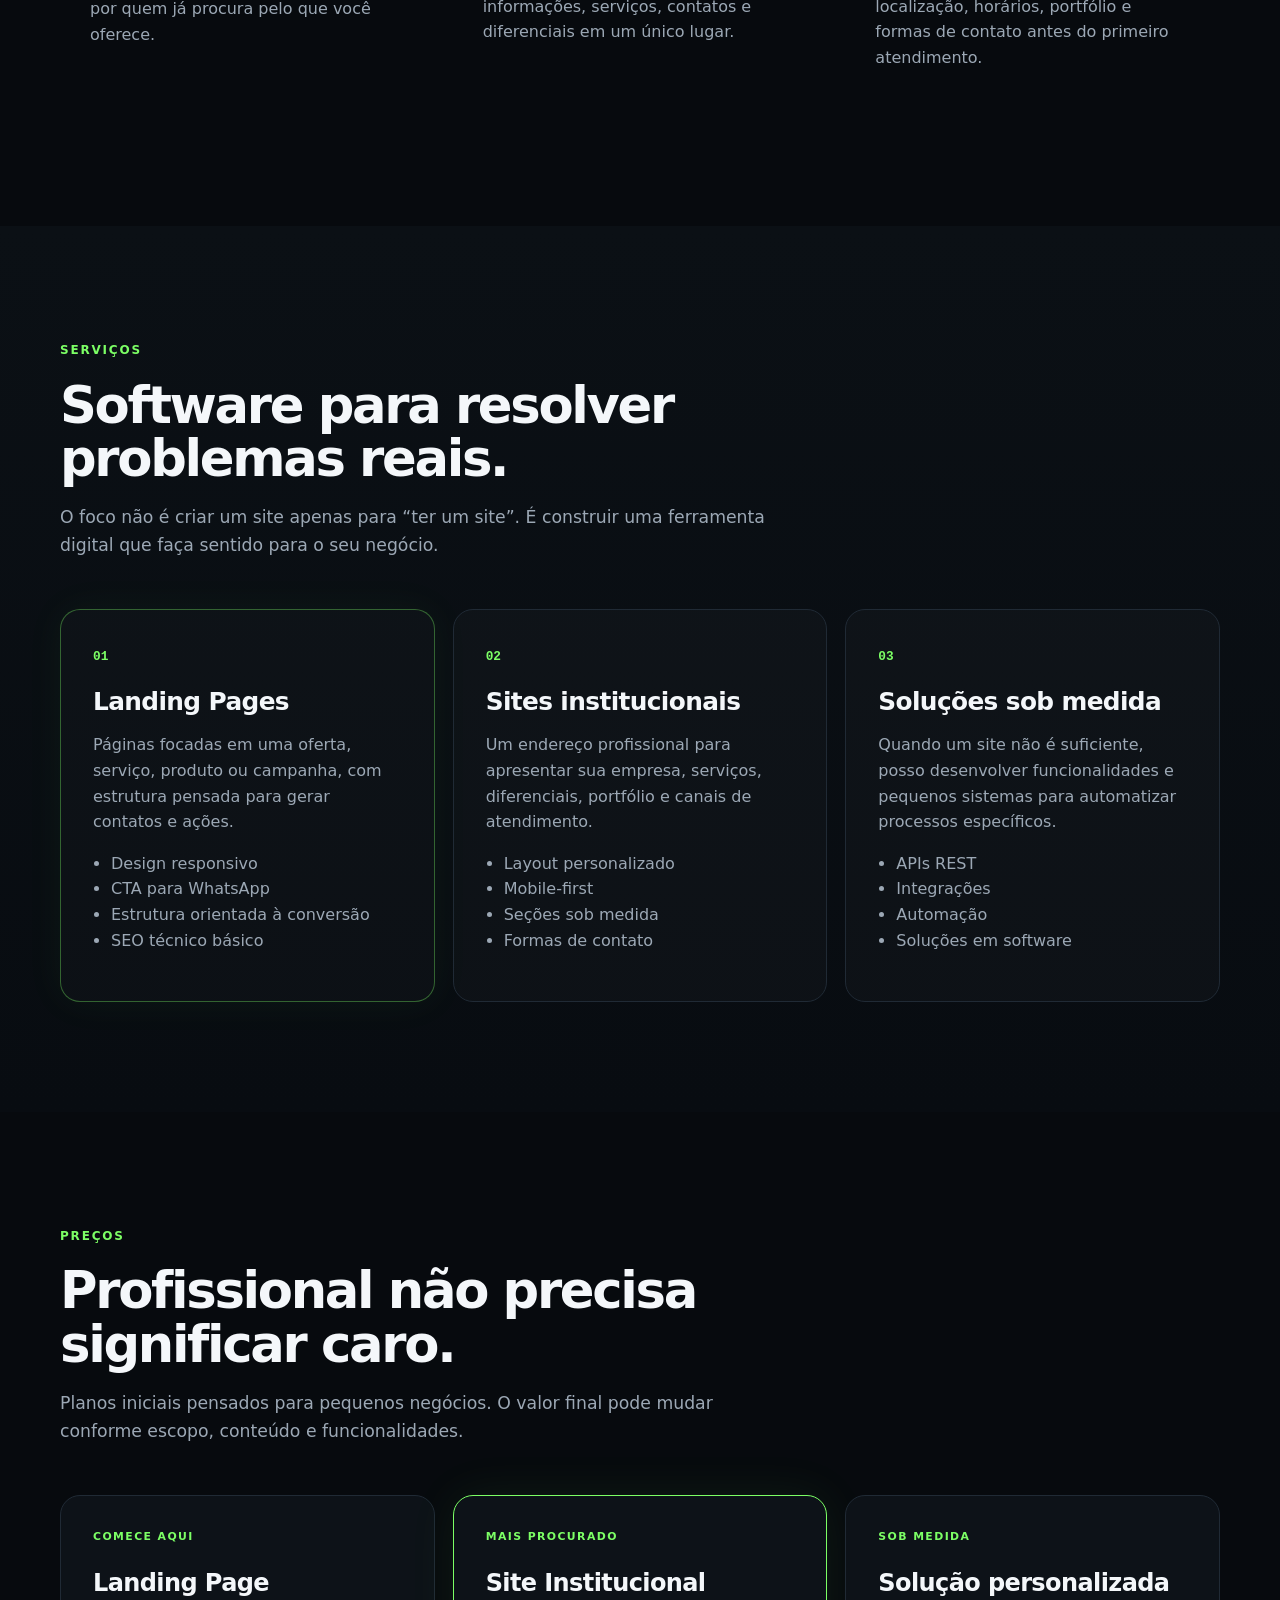
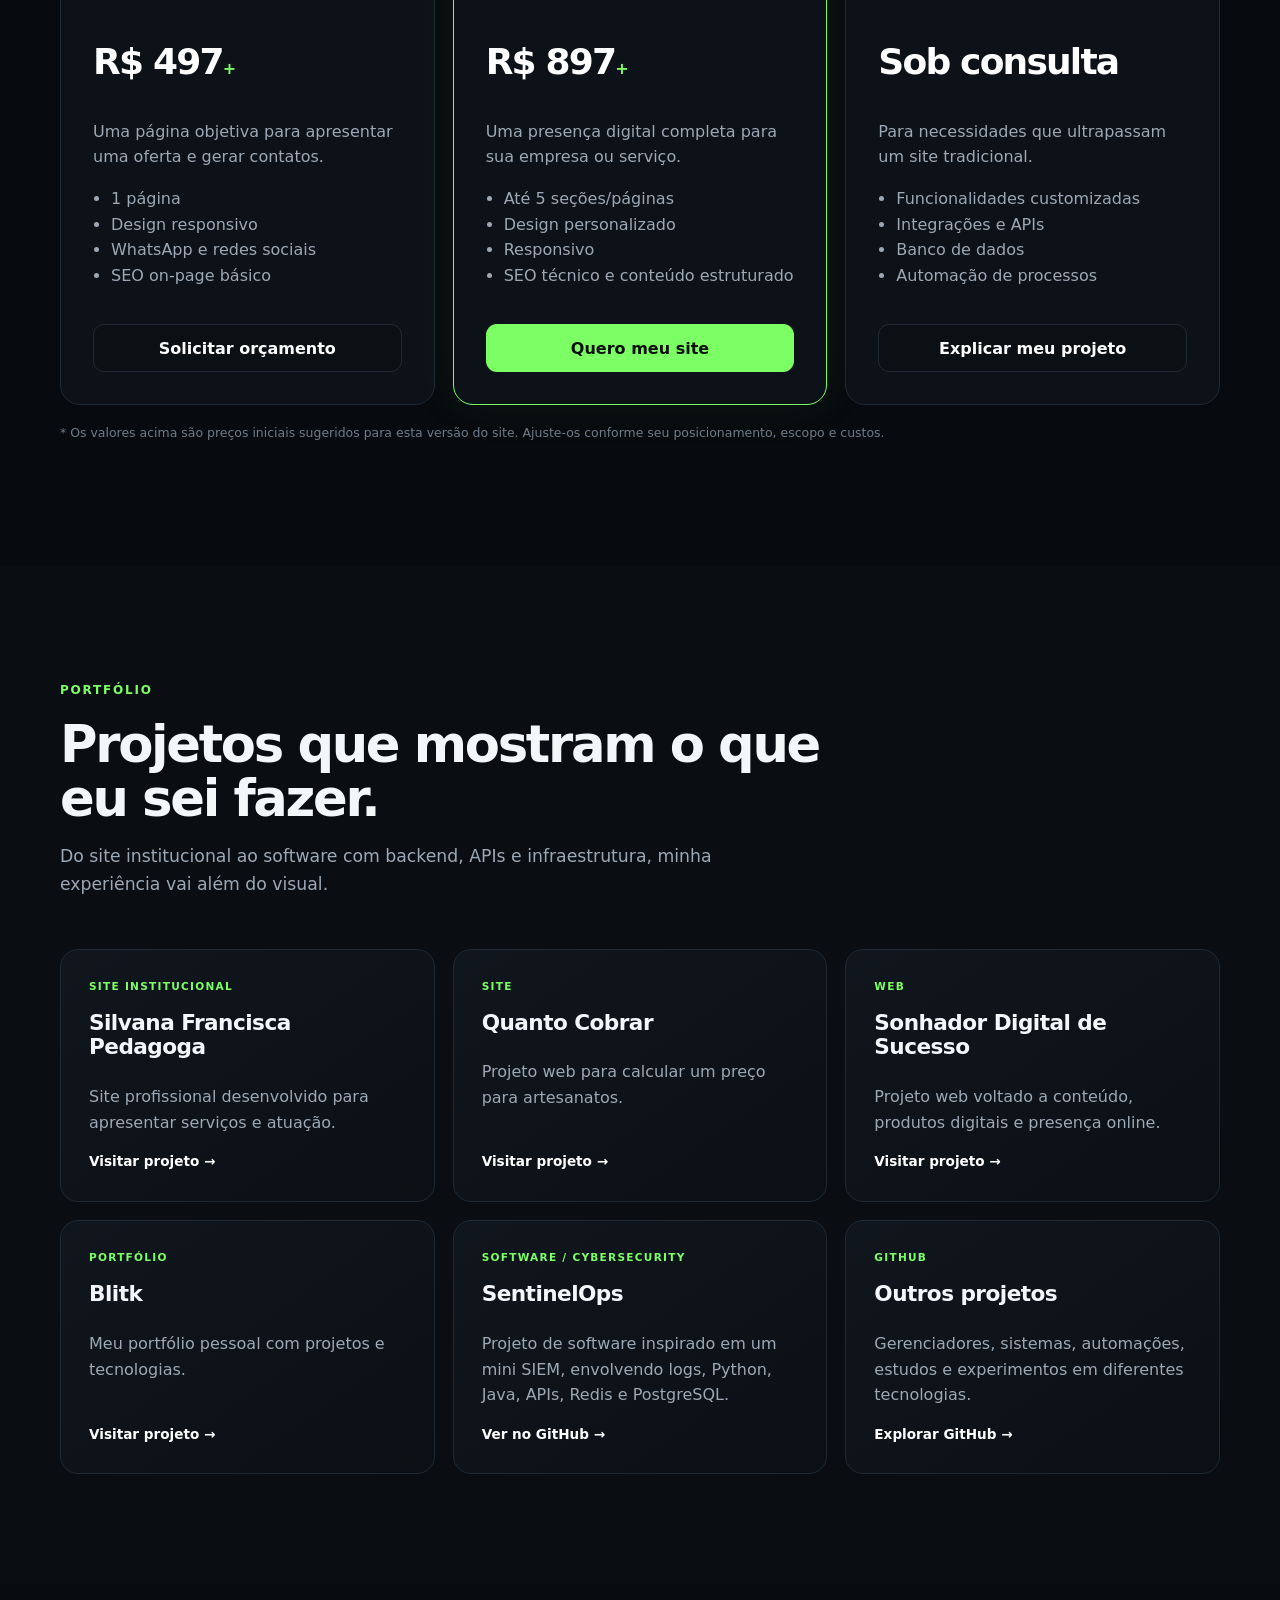
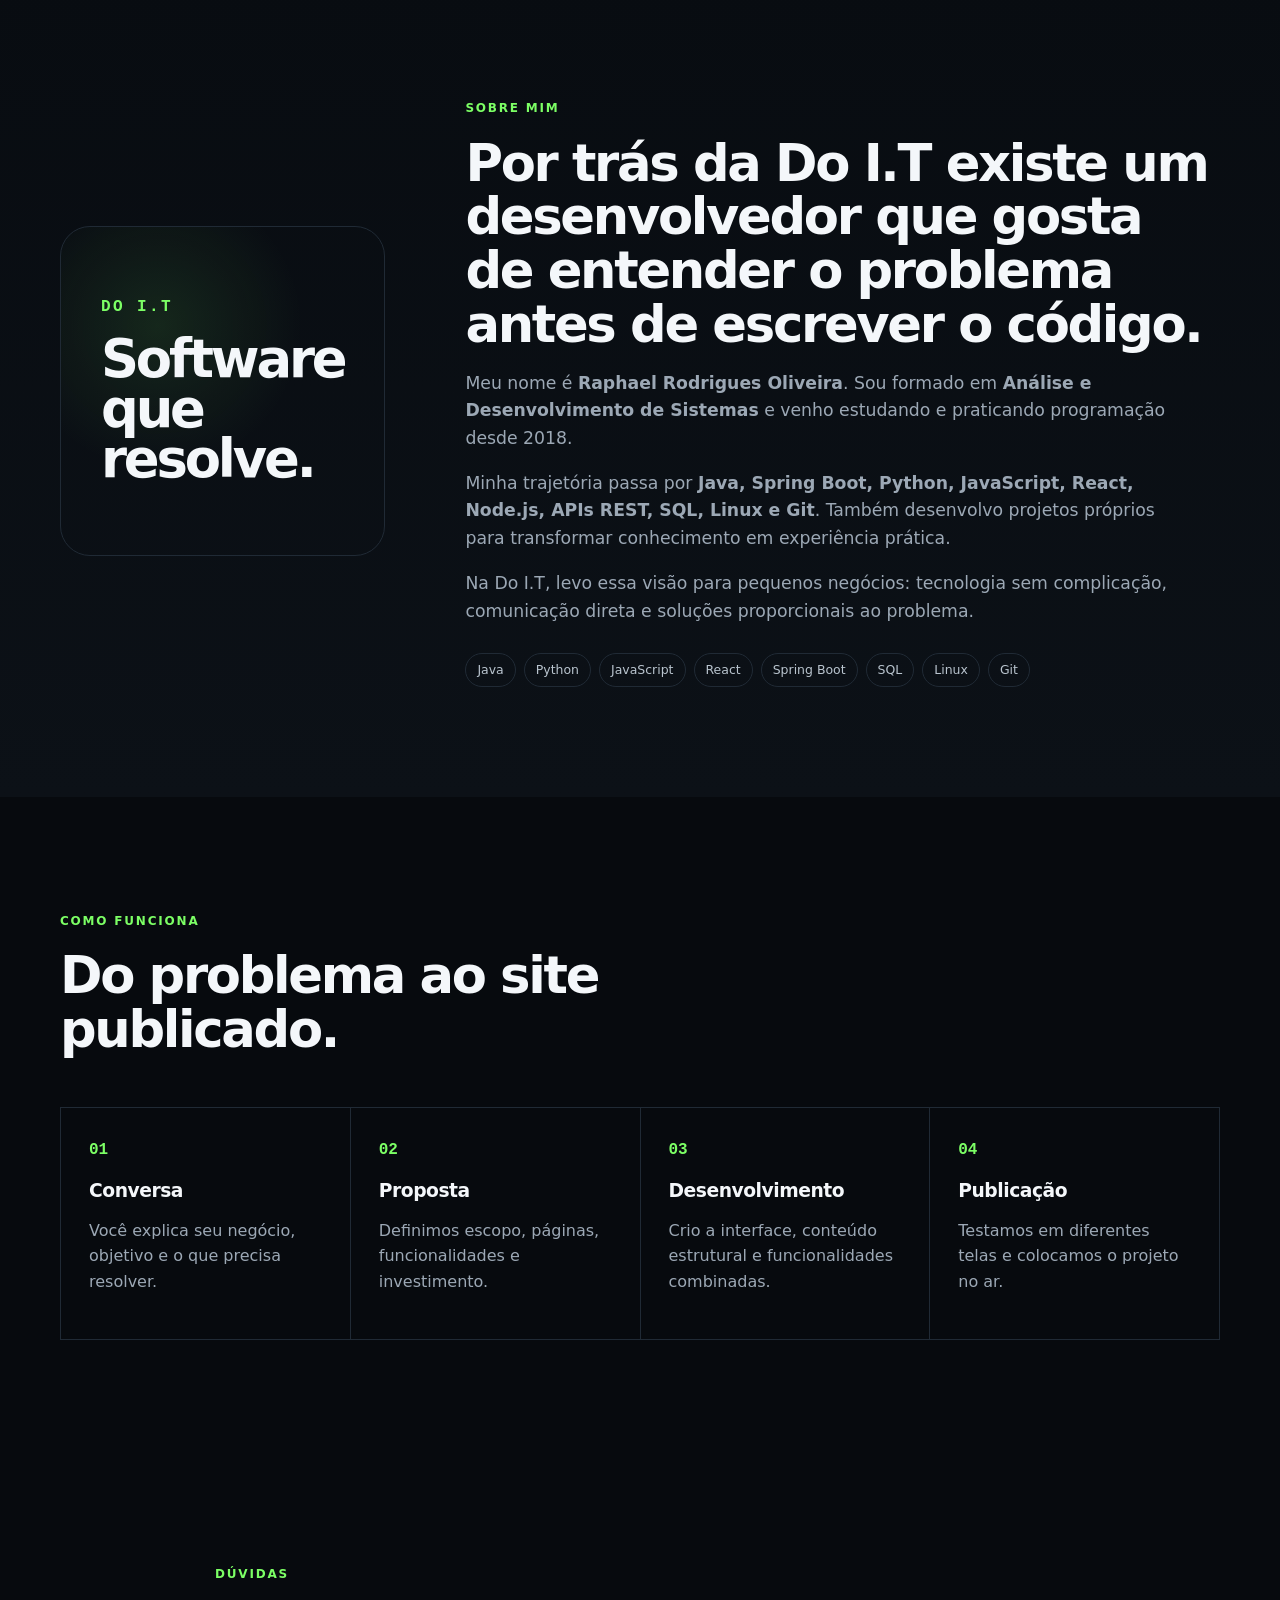
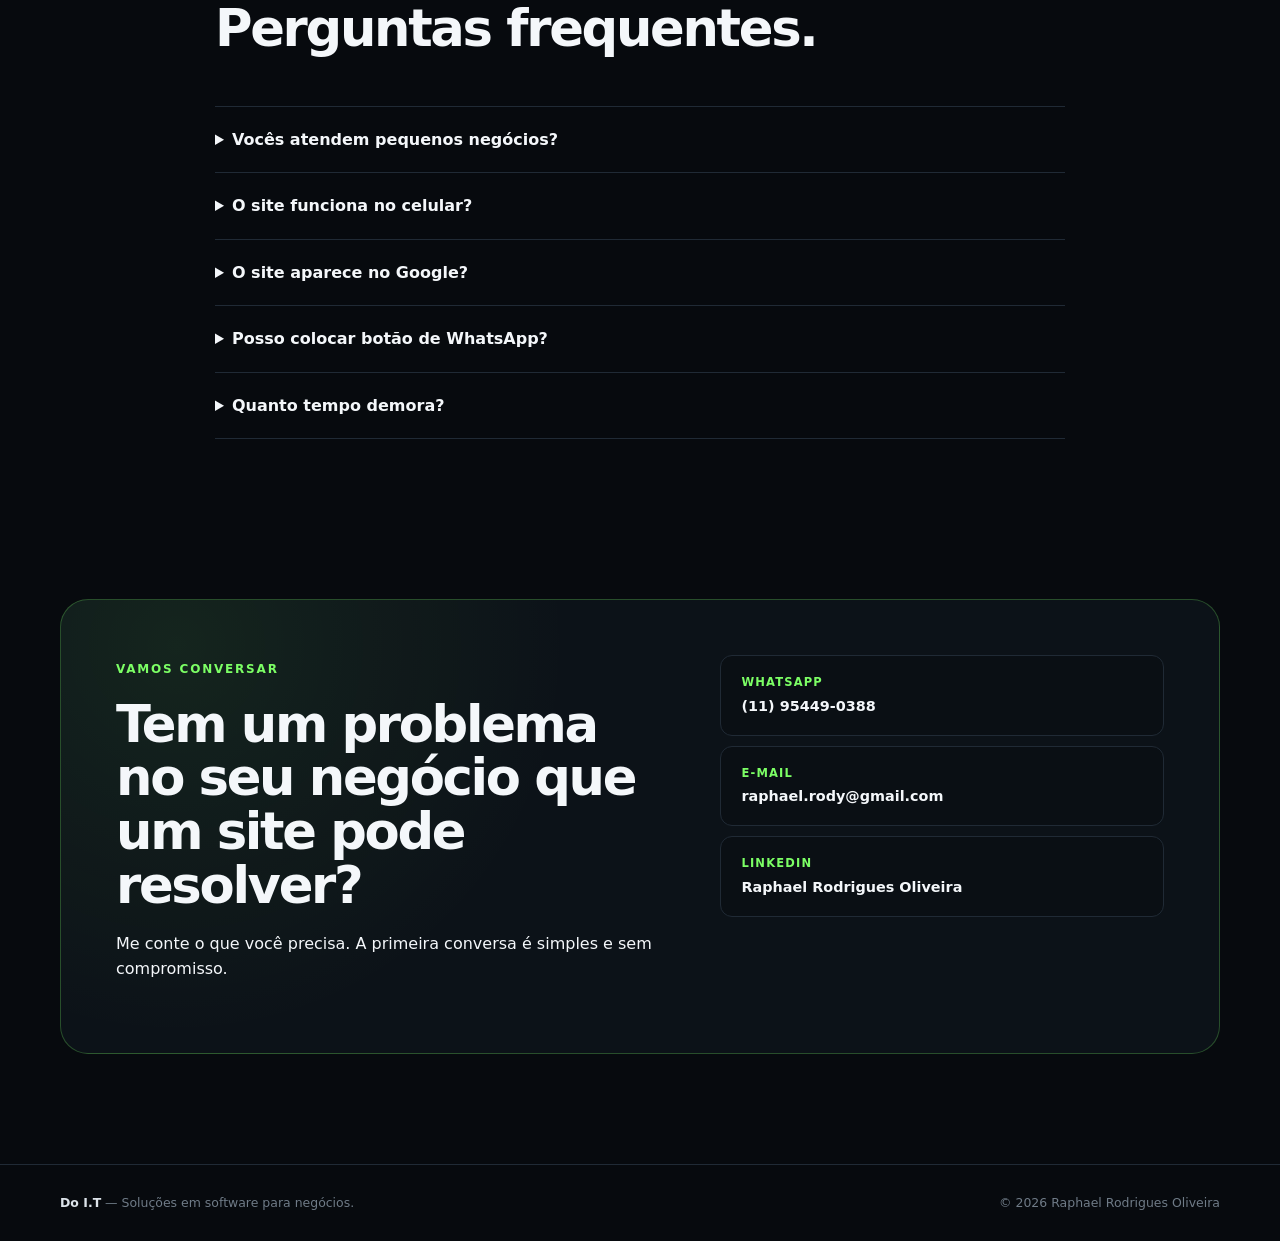
==== commit 7fcbb039: "Replace BravoStorm project with Quanto Cobrar project" ====
--- a/index.html
+++ b/index.html
@@ -1,6 +1,7 @@
 <!doctype html>
 <html lang="pt-BR">
 <head>
+  <meta name="google-site-verification" content="ySdnlcSV7x0Qh3DTgMeEjTjidlCDp_Ch3VE7Spwy6hQ" />
   <meta charset="utf-8">
   <meta name="viewport" content="width=device-width, initial-scale=1">
   <meta name="theme-color" content="#0b0f14">
@@ -230,8 +231,8 @@
         <a class="project-card" href="https://silvanafranciscapedagogia.github.io/" target="_blank" rel="noopener">
           <span class="project-type">SITE INSTITUCIONAL</span><h3>Silvana Francisca Pedagoga</h3><p>Site profissional desenvolvido para apresentar serviços e atuação.</p><span class="project-link">Visitar projeto →</span>
         </a>
-        <a class="project-card" href="https://bravostorm.github.io/" target="_blank" rel="noopener">
-          <span class="project-type">SITE</span><h3>BravoStorm</h3><p>Projeto web desenvolvido para um negócio de terceirização de serviços.</p><span class="project-link">Visitar projeto →</span>
+        <a class="project-card" href="https://quantocobrarnoartesanato.github.io/" target="_blank" rel="noopener">
+          <span class="project-type">SITE</span><h3>Quanto Cobrar</h3><p>Projeto web para calcular um preço para artesanatos.</p><span class="project-link">Visitar projeto →</span>
         </a>
         <a class="project-card" href="https://sonhadordigitaldesucesso.github.io/Home/" target="_blank" rel="noopener">
           <span class="project-type">WEB</span><h3>Sonhador Digital de Sucesso</h3><p>Projeto web voltado a conteúdo, produtos digitais e presença online.</p><span class="project-link">Visitar projeto →</span>
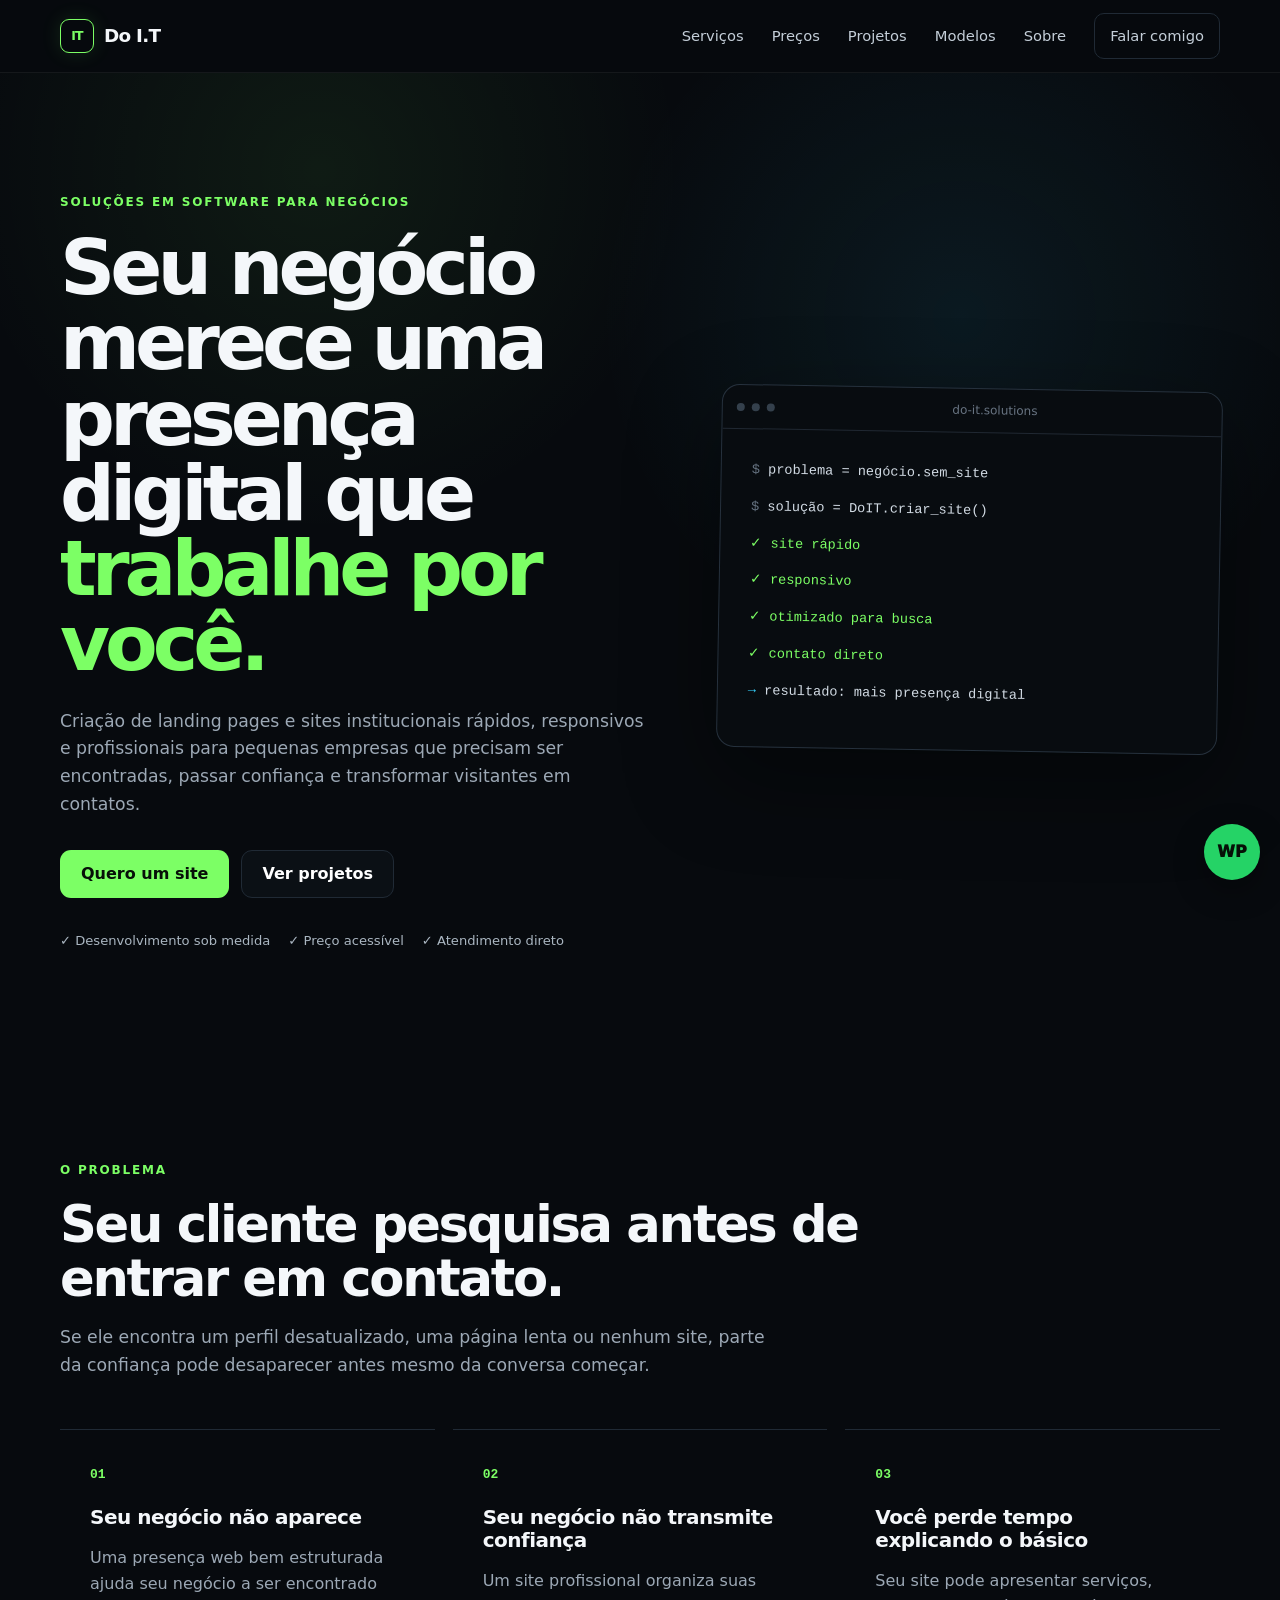
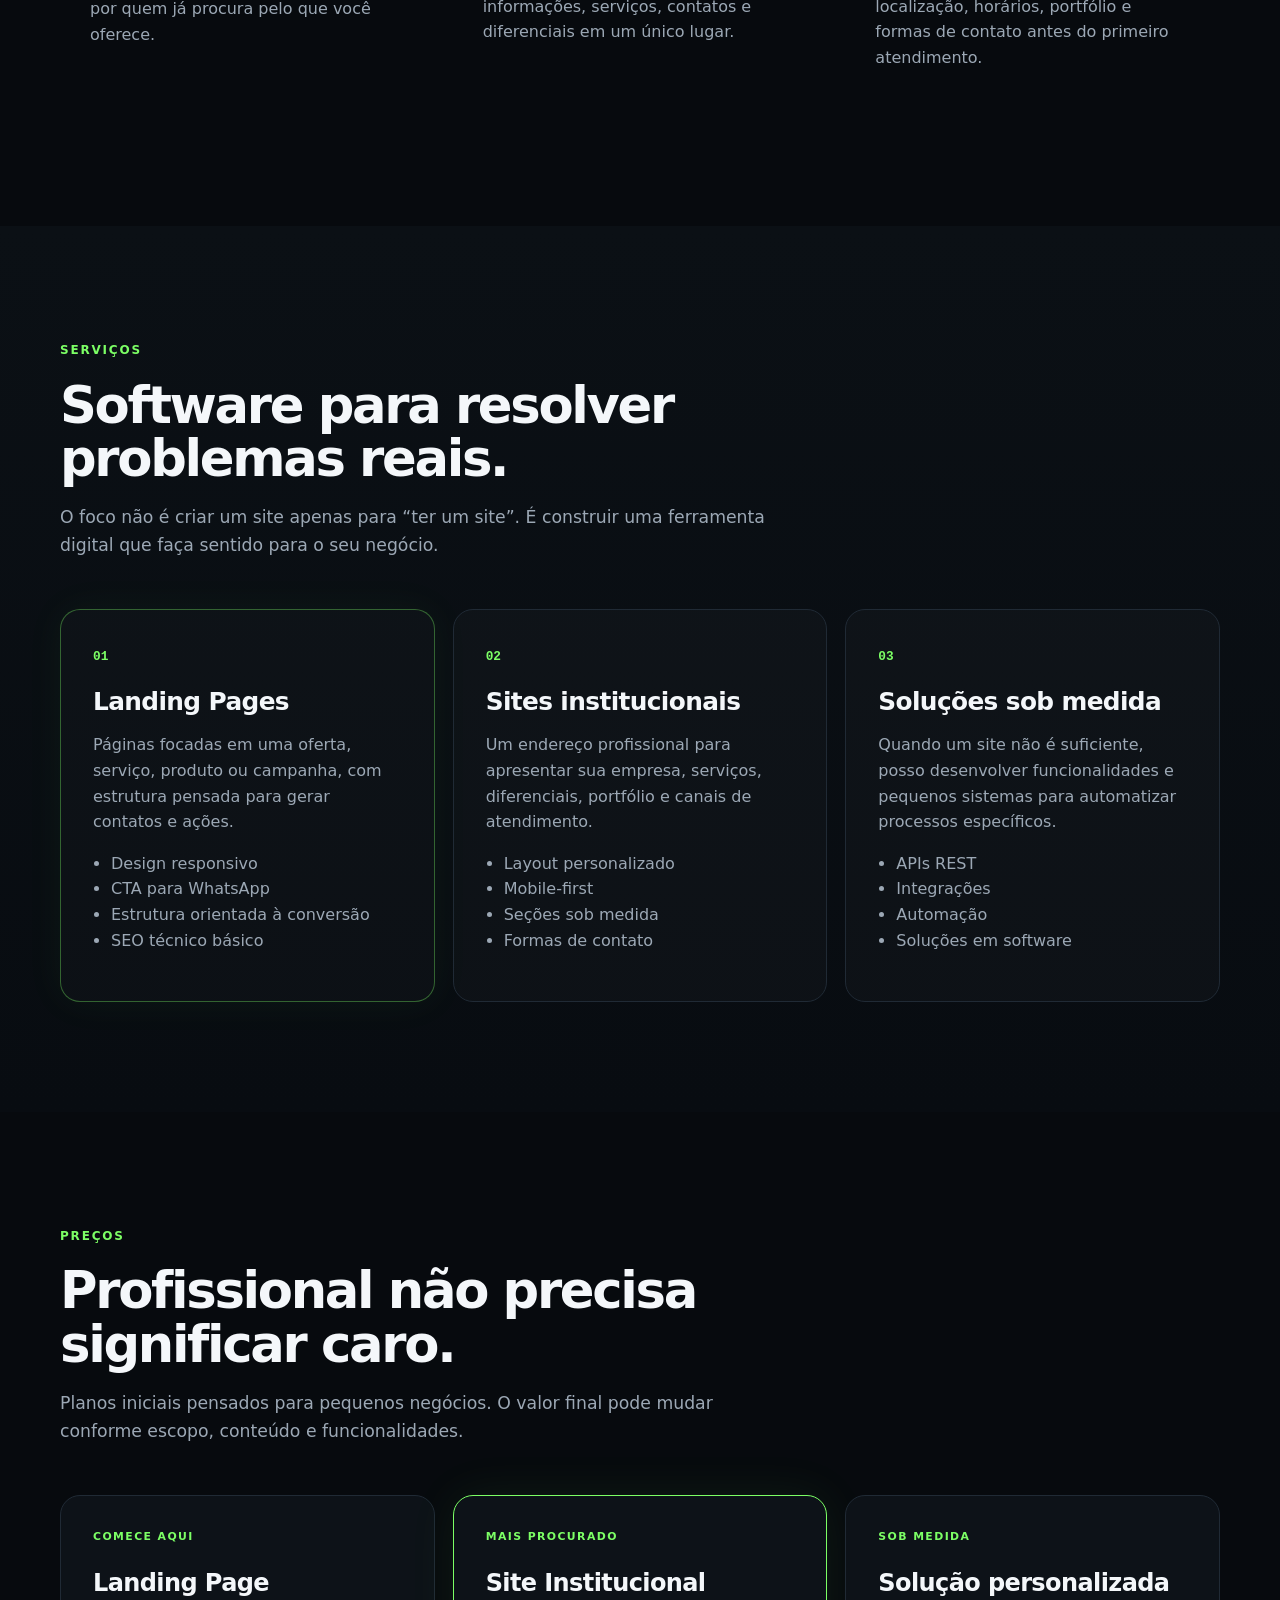
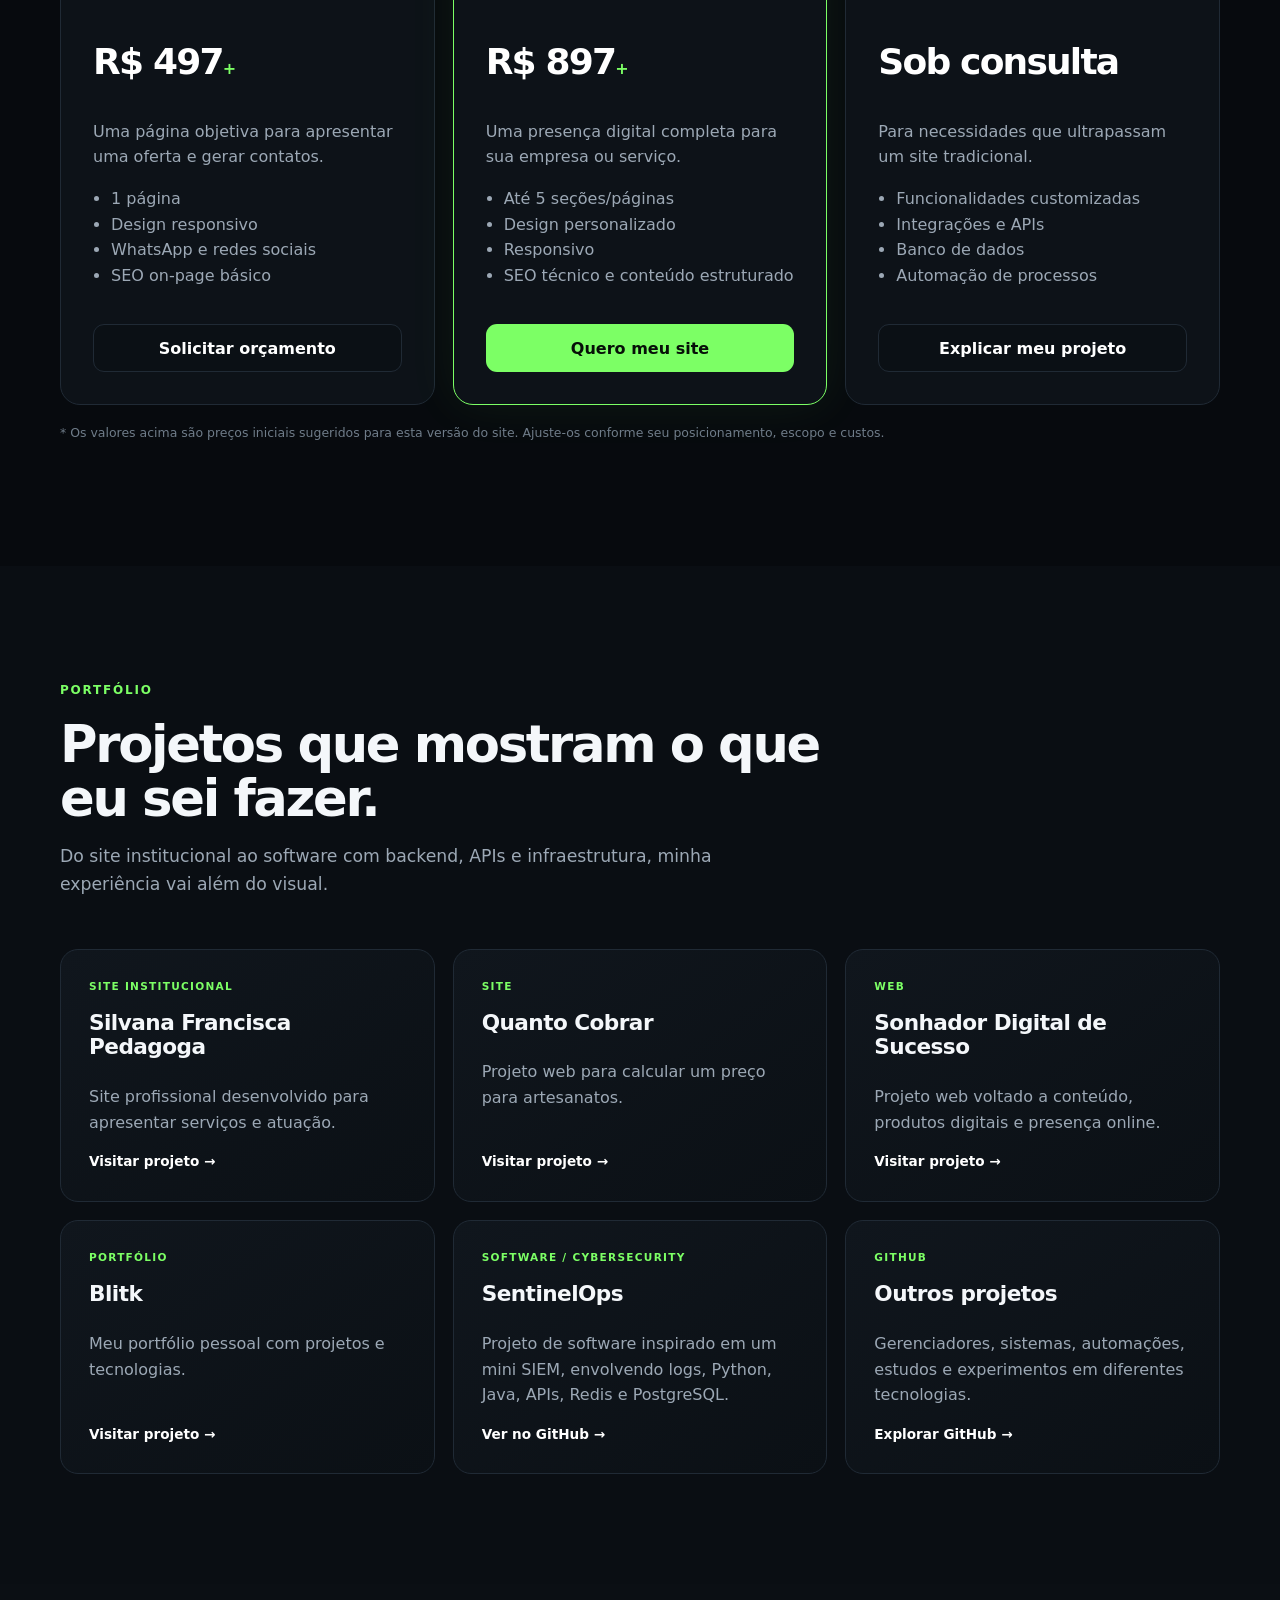
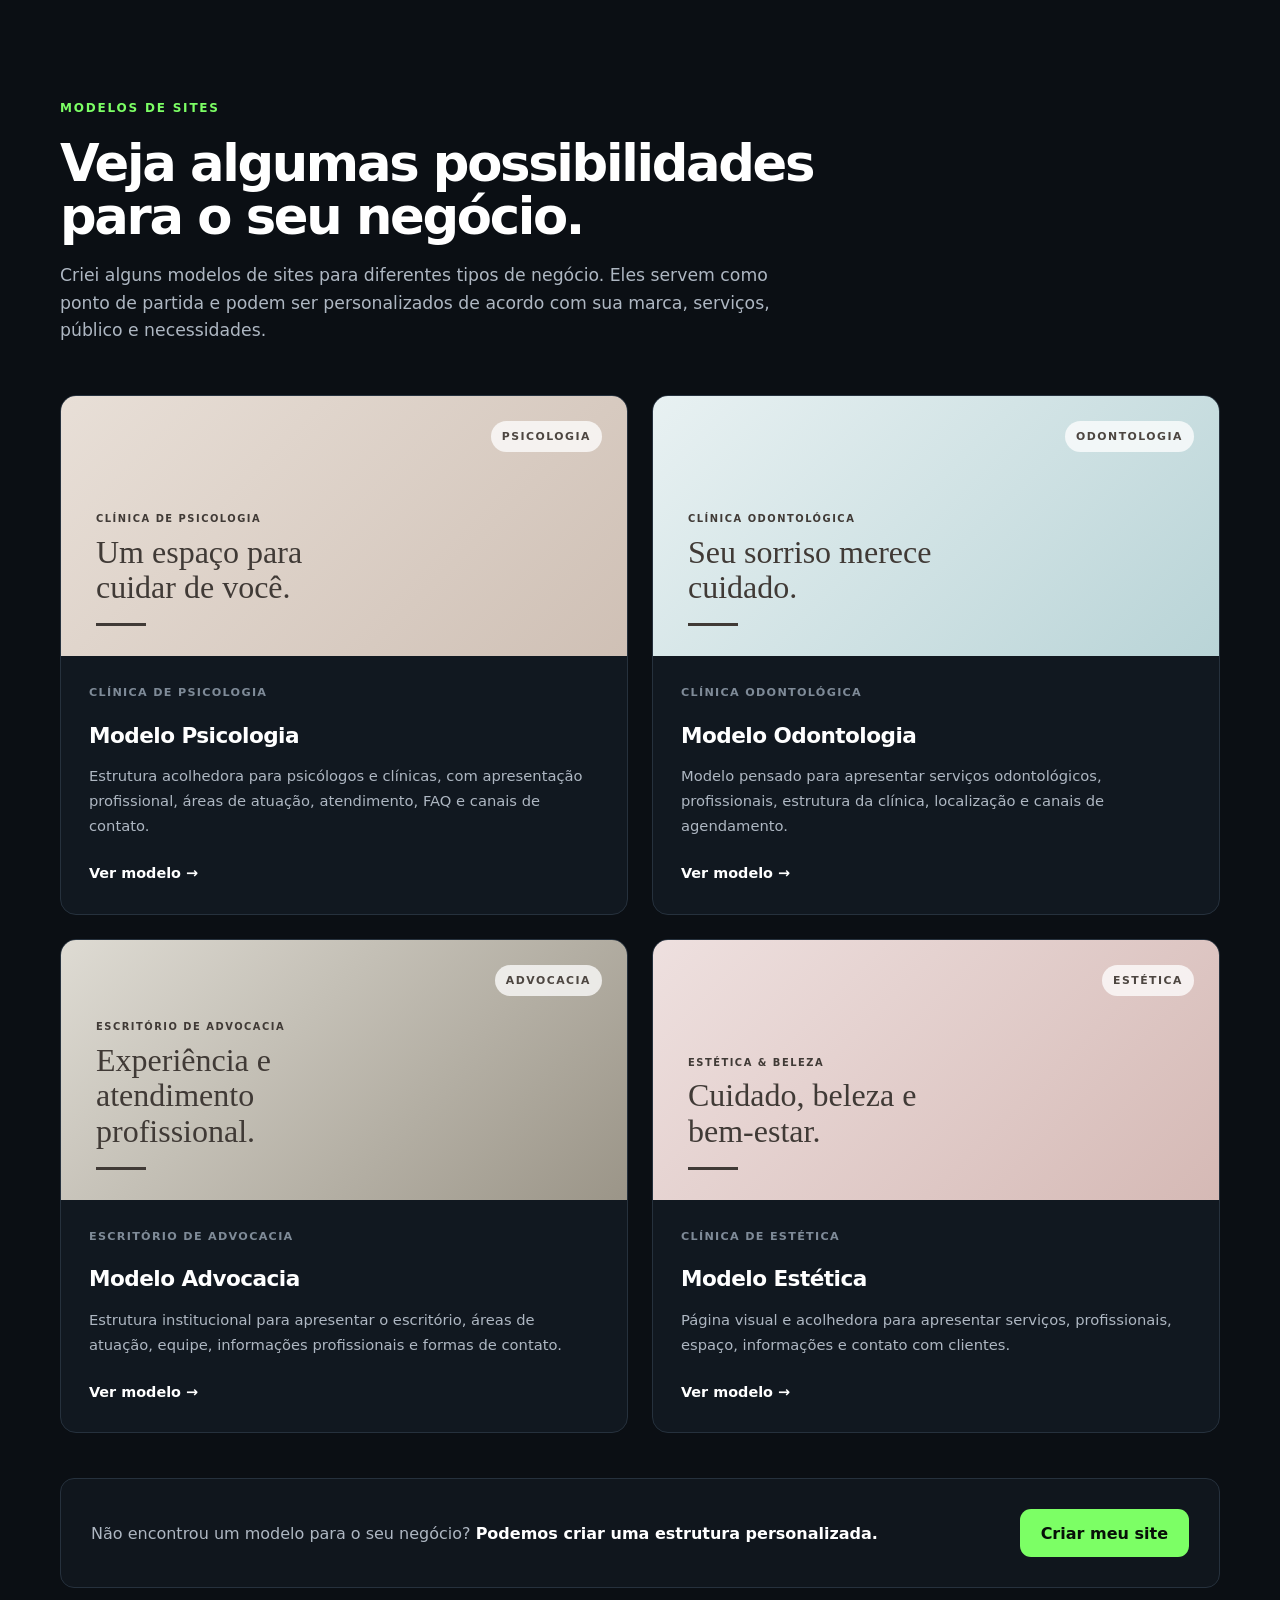
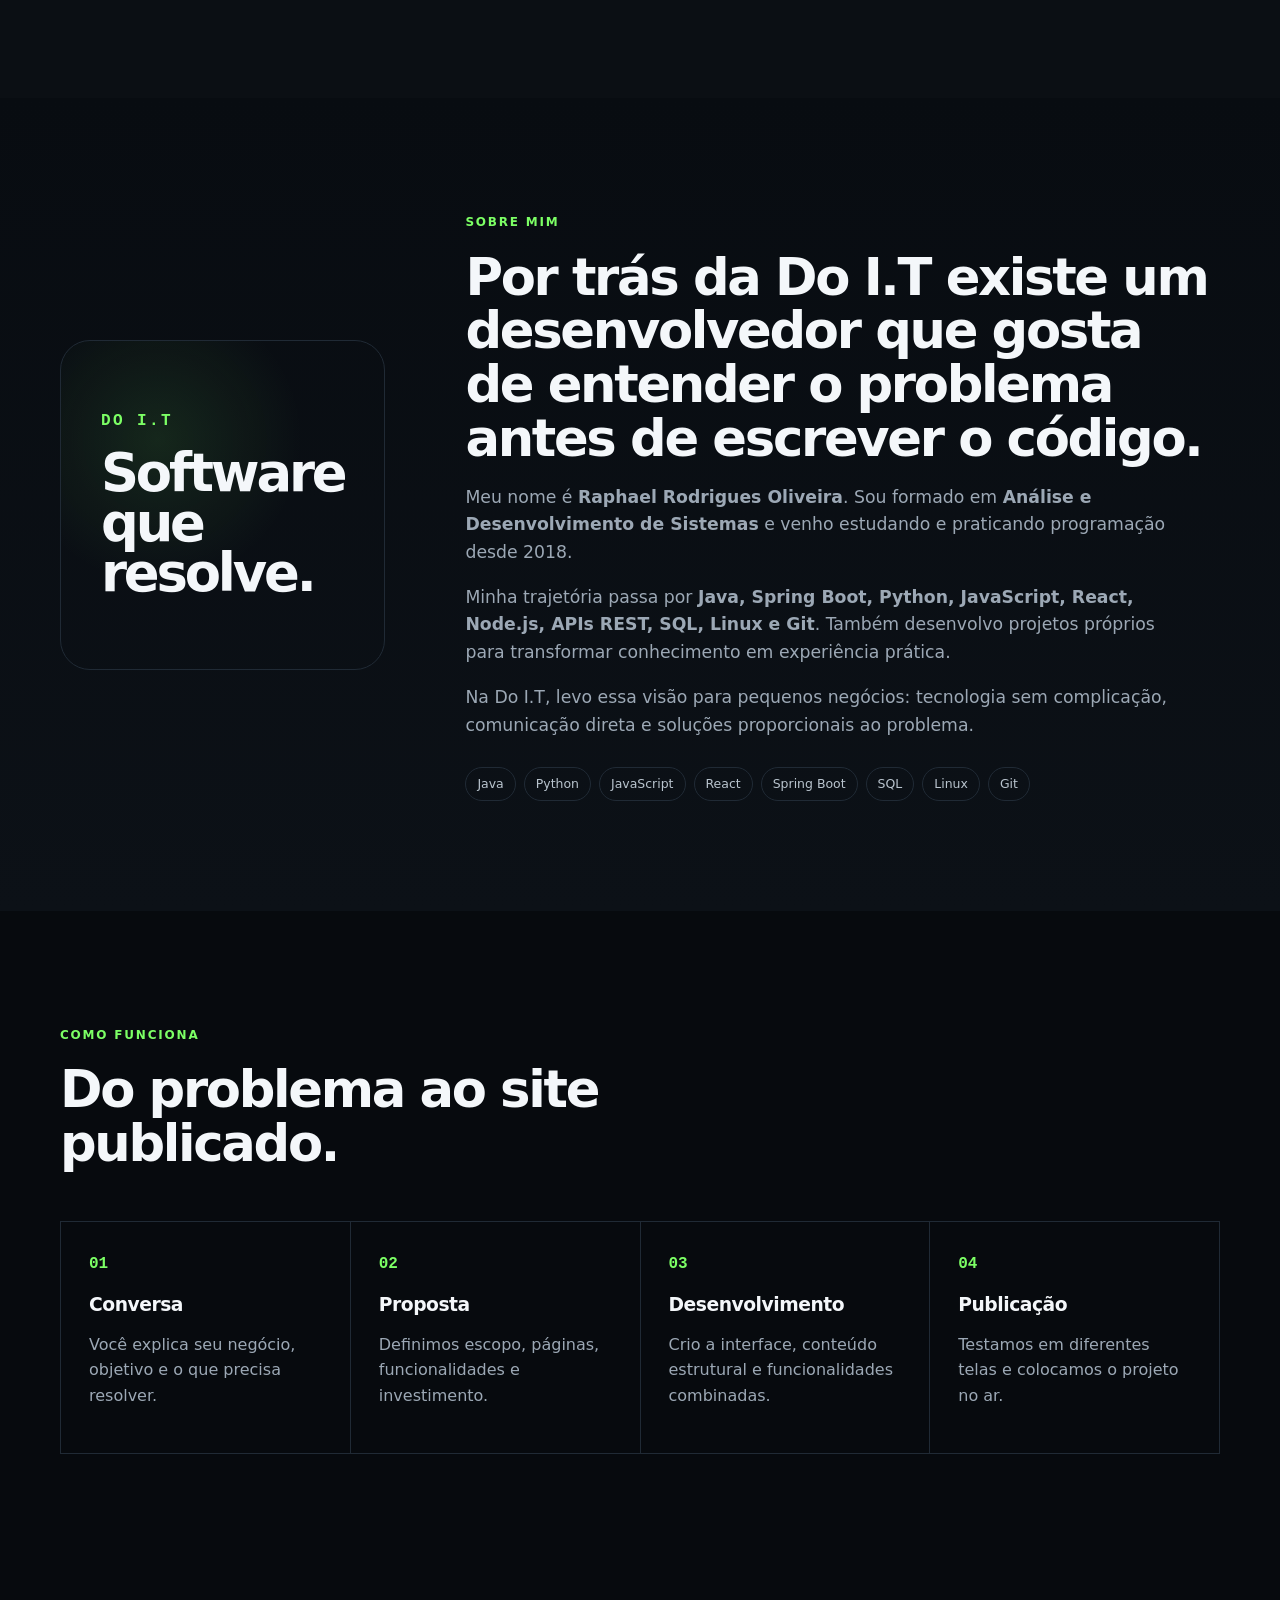
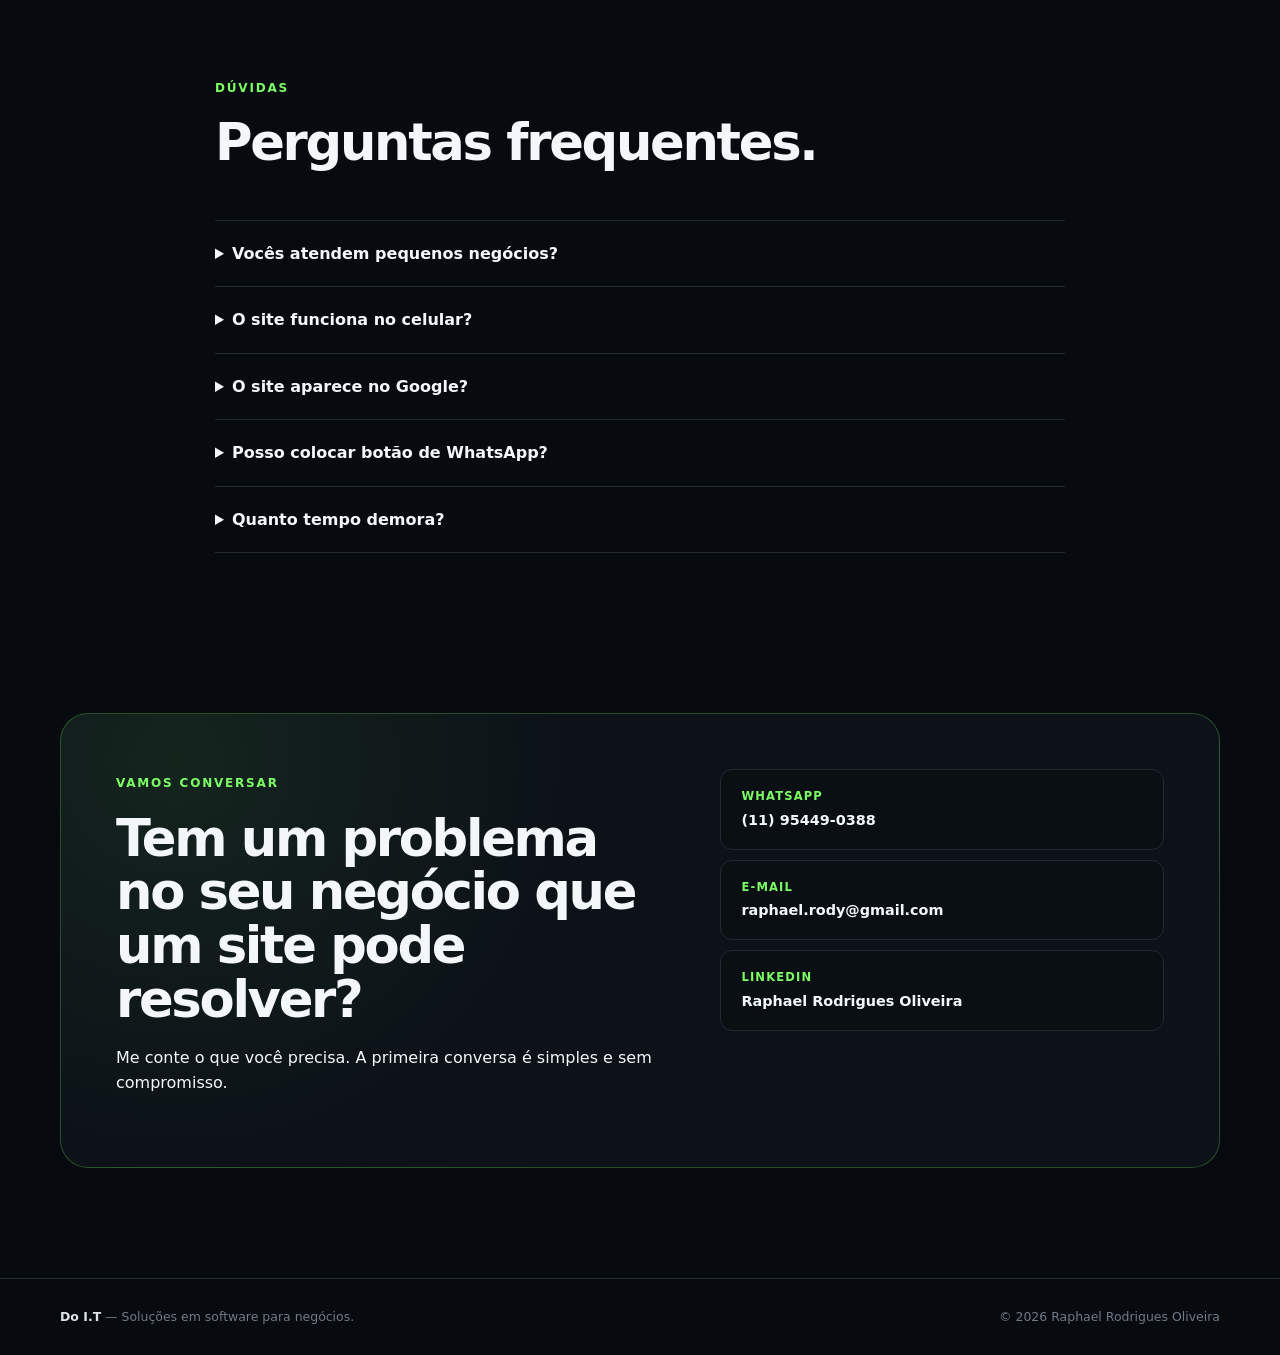
==== commit 9256a261: "Add files via upload" ====
--- a/index.html
+++ b/index.html
@@ -98,6 +98,7 @@
       <a href="#servicos">Serviços</a>
       <a href="#precos">Preços</a>
       <a href="#projetos">Projetos</a>
+      <a href="#modelos">Modelos</a>
       <a href="#sobre">Sobre</a>
       <a href="#contato" class="nav-cta">Falar comigo</a>
     </div>
@@ -250,6 +251,237 @@
     </div>
   </section>
 
+  <section id="modelos" class="section site-models">
+    <div class="container">
+
+      <div class="section-heading">
+        <span class="eyebrow">MODELOS DE SITES</span>
+
+        <h2>
+          Veja algumas possibilidades para o seu negócio.
+        </h2>
+
+        <p>
+          Criei alguns modelos de sites para diferentes tipos de negócio.
+          Eles servem como ponto de partida e podem ser personalizados
+          de acordo com sua marca, serviços, público e necessidades.
+        </p>
+      </div>
+
+
+      <div class="models-grid">
+
+        <!-- PSICOLOGIA -->
+
+        <article class="model-card">
+
+          <div class="model-preview psychology-preview">
+            <span>PSICOLOGIA</span>
+
+            <div class="preview-content">
+              <small>CLÍNICA DE PSICOLOGIA</small>
+              <strong>
+                Um espaço para cuidar
+                de você.
+              </strong>
+              <i></i>
+            </div>
+          </div>
+
+          <div class="model-content">
+
+            <span class="model-type">
+              Clínica de Psicologia
+            </span>
+
+            <h3>
+              Modelo Psicologia
+            </h3>
+
+            <p>
+              Estrutura acolhedora para psicólogos e clínicas,
+              com apresentação profissional, áreas de atuação,
+              atendimento, FAQ e canais de contato.
+            </p>
+
+            <a
+              class="model-link"
+              href="https://doitsolucoes.github.io/modelopsicologia/"
+              target="_blank"
+              rel="noopener"
+            >
+              Ver modelo →
+            </a>
+
+          </div>
+
+        </article>
+
+
+        <!-- ODONTOLOGIA -->
+
+        <article class="model-card">
+
+          <div class="model-preview dental-preview">
+            <span>ODONTOLOGIA</span>
+
+            <div class="preview-content">
+              <small>CLÍNICA ODONTOLÓGICA</small>
+              <strong>
+                Seu sorriso merece
+                cuidado.
+              </strong>
+              <i></i>
+            </div>
+          </div>
+
+          <div class="model-content">
+
+            <span class="model-type">
+              Clínica Odontológica
+            </span>
+
+            <h3>
+              Modelo Odontologia
+            </h3>
+
+            <p>
+              Modelo pensado para apresentar serviços odontológicos,
+              profissionais, estrutura da clínica, localização e
+              canais de agendamento.
+            </p>
+
+            <a
+              class="model-link"
+              href="https://doitsolucoes.github.io/modelodonto/"
+              target="_blank"
+              rel="noopener"
+            >
+              Ver modelo →
+            </a>
+
+          </div>
+
+        </article>
+
+
+        <!-- ADVOCACIA -->
+
+        <article class="model-card">
+
+          <div class="model-preview law-preview">
+            <span>ADVOCACIA</span>
+
+            <div class="preview-content">
+              <small>ESCRITÓRIO DE ADVOCACIA</small>
+              <strong>
+                Experiência e atendimento
+                profissional.
+              </strong>
+              <i></i>
+            </div>
+          </div>
+
+          <div class="model-content">
+
+            <span class="model-type">
+              Escritório de Advocacia
+            </span>
+
+            <h3>
+              Modelo Advocacia
+            </h3>
+
+            <p>
+              Estrutura institucional para apresentar o escritório,
+              áreas de atuação, equipe, informações profissionais
+              e formas de contato.
+            </p>
+
+            <a
+              class="model-link"
+              href="https://doitsolucoes.github.io/modeloadvocacia/"
+              target="_blank"
+              rel="noopener"
+            >
+              Ver modelo →
+            </a>
+
+          </div>
+
+        </article>
+
+
+        <!-- ESTÉTICA -->
+
+        <article class="model-card">
+
+          <div class="model-preview beauty-preview">
+            <span>ESTÉTICA</span>
+
+            <div class="preview-content">
+              <small>ESTÉTICA &amp; BELEZA</small>
+              <strong>
+                Cuidado, beleza e
+                bem-estar.
+              </strong>
+              <i></i>
+            </div>
+          </div>
+
+          <div class="model-content">
+
+            <span class="model-type">
+              Clínica de Estética
+            </span>
+
+            <h3>
+              Modelo Estética
+            </h3>
+
+            <p>
+              Página visual e acolhedora para apresentar serviços,
+              profissionais, espaço, informações e contato com
+              clientes.
+            </p>
+
+            <a
+              class="model-link"
+              href="https://doitsolucoes.github.io/modeloestetica/"
+              target="_blank"
+              rel="noopener"
+            >
+              Ver modelo →
+            </a>
+
+          </div>
+
+        </article>
+
+      </div>
+
+
+      <div class="models-cta">
+
+        <p>
+          Não encontrou um modelo para o seu negócio?
+          <strong>Podemos criar uma estrutura personalizada.</strong>
+        </p>
+
+        <a
+          class="btn btn-primary"
+          href="https://wa.me/5511954490388?text=Ol%C3%A1%2C%20Raphael!%20Vi%20os%20modelos%20de%20sites%20da%20Do%20I.T%20e%20gostaria%20de%20conversar%20sobre%20um%20site."
+          target="_blank"
+          rel="noopener"
+        >
+          Criar meu site
+        </a>
+
+      </div>
+
+    </div>
+  </section>
+
   <section id="sobre" class="section about">
     <div class="container about-grid">
       <div class="about-badge"><span>DO I.T</span><strong>Software<br>que resolve.</strong></div>
@@ -317,4 +549,4 @@
 
 <script src="script.js" defer></script>
 </body>
-</html>
+</html>
--- a/style.css
+++ b/style.css
@@ -74,3 +74,283 @@
 @media(max-width:900px){.hero-grid,.about-grid,.contact-box{grid-template-columns:1fr}.hero-card{max-width:650px}.problem-grid,.services-grid,.pricing-grid,.project-grid{grid-template-columns:1fr 1fr}.steps{grid-template-columns:1fr 1fr}.about-badge{height:220px}.nav-links{display:none}.menu-toggle{display:block}.nav-links.open{position:absolute;display:flex;flex-direction:column;align-items:stretch;left:20px;right:20px;top:72px;padding:18px;background:#0b1015;border:1px solid var(--line);border-radius:14px}.nav-links.open a{padding:8px}}
 @media(max-width:620px){.container{width:min(var(--max),calc(100% - 28px))}.section{padding:78px 0}.hero{padding:80px 0 65px}h1{font-size:clamp(2.5rem,14vw,4rem)}.problem-grid,.services-grid,.pricing-grid,.project-grid,.steps{grid-template-columns:1fr}.contact-box{padding:30px 22px}.footer-inner{flex-direction:column}.hero-actions{flex-direction:column}.hero-actions .btn{width:100%}.trust-row{flex-direction:column;gap:7px}.terminal{padding:20px 16px;font-size:.75rem}}
 @media(prefers-reduced-motion:reduce){html{scroll-behavior:auto}.btn,.project-card{transition:none}}
+
+/* =========================================
+   MODELOS DE SITES
+========================================= */
+
+.site-models {
+  background: #0b0f14;
+  color: #fff;
+}
+
+.site-models .section-heading h2 {
+  color: #fff;
+}
+
+.site-models .section-heading p {
+  color: #aeb7c2;
+}
+
+.models-grid {
+  display: grid;
+  grid-template-columns: repeat(2, 1fr);
+  gap: 24px;
+  margin-top: 45px;
+}
+
+.model-card {
+  overflow: hidden;
+
+  background: #111820;
+
+  border: 1px solid #26313d;
+  border-radius: 16px;
+
+  transition:
+    transform .25s ease,
+    border-color .25s ease,
+    box-shadow .25s ease;
+}
+
+.model-card:hover {
+  transform: translateY(-6px);
+
+  border-color: #3d4b59;
+
+  box-shadow:
+    0 20px 50px rgba(0, 0, 0, .25);
+}
+
+
+/* PREVIEW */
+
+.model-preview {
+  position: relative;
+
+  height: 260px;
+
+  padding: 25px;
+
+  overflow: hidden;
+
+  display: flex;
+  align-items: flex-start;
+  justify-content: flex-end;
+
+  background: #e8e0da;
+}
+
+.model-preview > span {
+  position: relative;
+  z-index: 2;
+
+  padding: 7px 11px;
+
+  border-radius: 30px;
+
+  background: rgba(255,255,255,.75);
+
+  color: #4d4641;
+
+  font-size: .68rem;
+  font-weight: 700;
+  letter-spacing: 1.5px;
+}
+
+.preview-content {
+  position: absolute;
+
+  left: 35px;
+  bottom: 30px;
+
+  max-width: 270px;
+
+  color: #403a36;
+}
+
+.preview-content small {
+  display: block;
+
+  margin-bottom: 8px;
+
+  font-size: .62rem;
+  letter-spacing: 1.5px;
+  font-weight: 700;
+}
+
+.preview-content strong {
+  display: block;
+
+  font-family: Georgia, serif;
+
+  font-size: 2rem;
+  line-height: 1.1;
+
+  font-weight: normal;
+}
+
+.preview-content i {
+  display: block;
+
+  width: 50px;
+  height: 3px;
+
+  margin-top: 18px;
+
+  background: currentColor;
+}
+
+
+/* VARIAÇÕES VISUAIS */
+
+.psychology-preview {
+  background:
+    linear-gradient(
+      135deg,
+      #e8dfd7,
+      #cfc0b5
+    );
+}
+
+.dental-preview {
+  background:
+    linear-gradient(
+      135deg,
+      #e8f1f2,
+      #b9d4d7
+    );
+}
+
+.law-preview {
+  background:
+    linear-gradient(
+      135deg,
+      #dedbd3,
+      #9b9588
+    );
+}
+
+.beauty-preview {
+  background:
+    linear-gradient(
+      135deg,
+      #eee0df,
+      #d5b9b5
+    );
+}
+
+
+/* CONTEÚDO */
+
+.model-content {
+  padding: 28px;
+}
+
+.model-type {
+  display: block;
+
+  margin-bottom: 8px;
+
+  color: #7f8b98;
+
+  font-size: .7rem;
+  font-weight: 700;
+
+  letter-spacing: 1.3px;
+  text-transform: uppercase;
+}
+
+.model-content h3 {
+  margin-bottom: 10px;
+
+  color: #fff;
+
+  font-size: 1.35rem;
+}
+
+.model-content p {
+  margin-bottom: 22px;
+
+  color: #aeb7c2;
+
+  font-size: .92rem;
+  line-height: 1.7;
+}
+
+.model-link {
+  color: #fff;
+
+  font-size: .9rem;
+  font-weight: 700;
+
+  transition: color .2s ease;
+}
+
+.model-link:hover {
+  color: #7dd3fc;
+}
+
+
+/* CTA */
+
+.models-cta {
+  margin-top: 45px;
+  padding: 30px;
+
+  display: flex;
+  align-items: center;
+  justify-content: space-between;
+  gap: 25px;
+
+  border: 1px solid #26313d;
+  border-radius: 14px;
+
+  background: #10161d;
+}
+
+.models-cta p {
+  margin: 0;
+
+  color: #aeb7c2;
+}
+
+.models-cta strong {
+  color: #fff;
+}
+
+
+/* RESPONSIVO */
+
+@media (max-width: 800px) {
+
+  .models-grid {
+    grid-template-columns: 1fr;
+  }
+
+  .models-cta {
+    flex-direction: column;
+    align-items: flex-start;
+  }
+
+}
+
+@media (max-width: 500px) {
+
+  .model-preview {
+    height: 230px;
+  }
+
+  .preview-content strong {
+    font-size: 1.65rem;
+  }
+
+  .model-content {
+    padding: 23px;
+  }
+
+  .models-cta {
+    padding: 24px;
+  }
+
+}
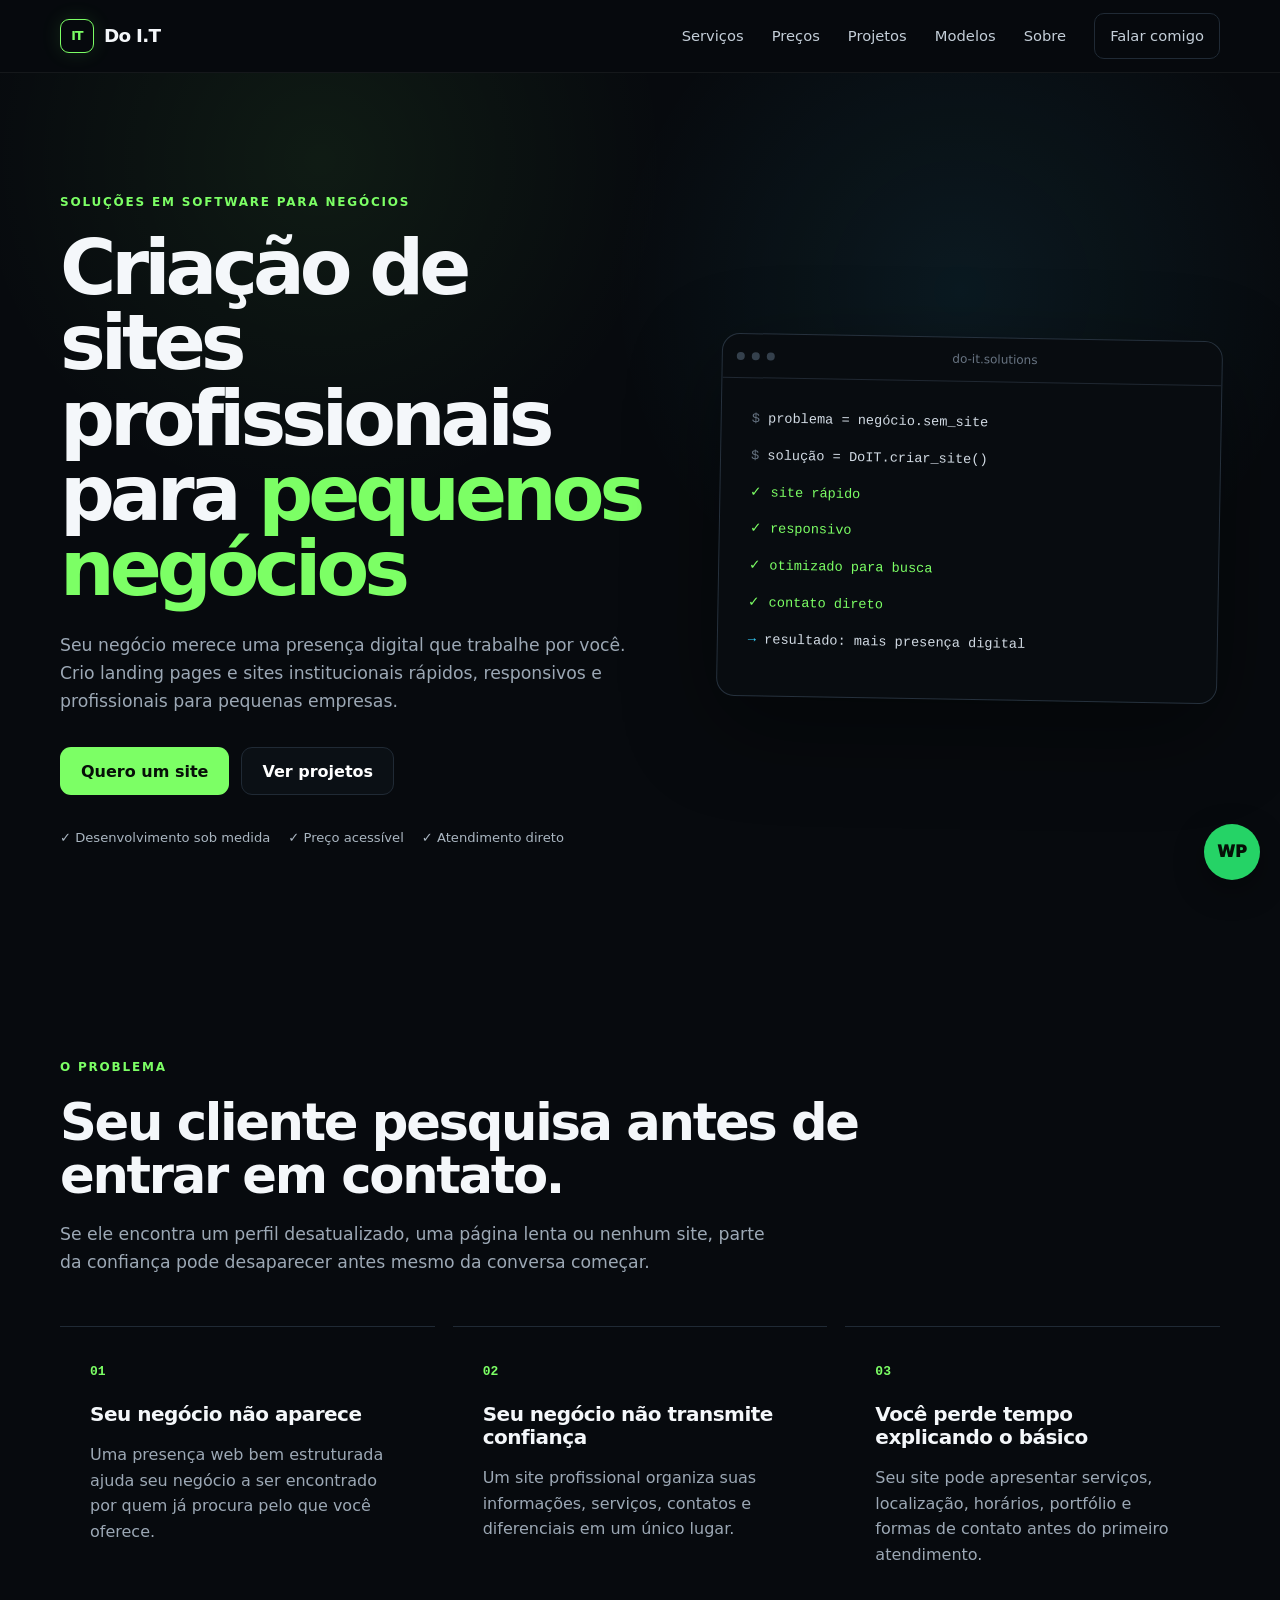
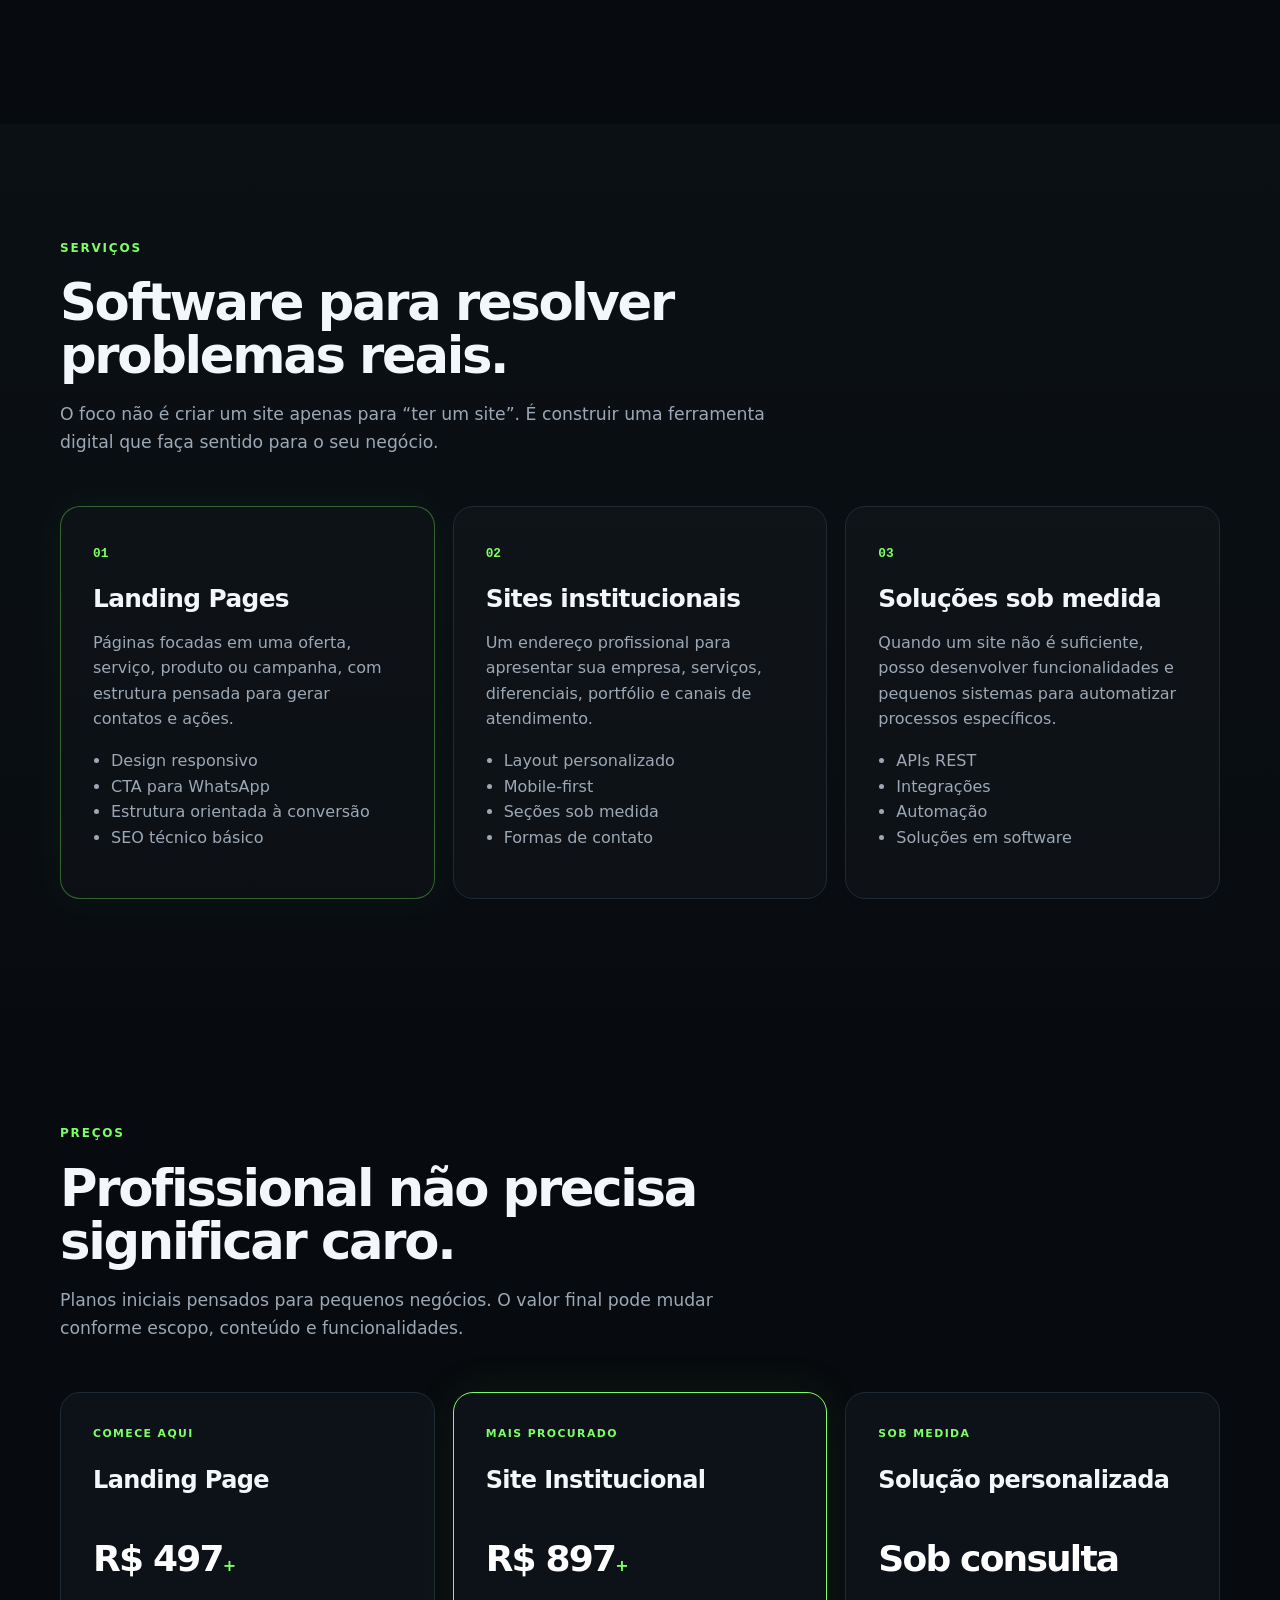
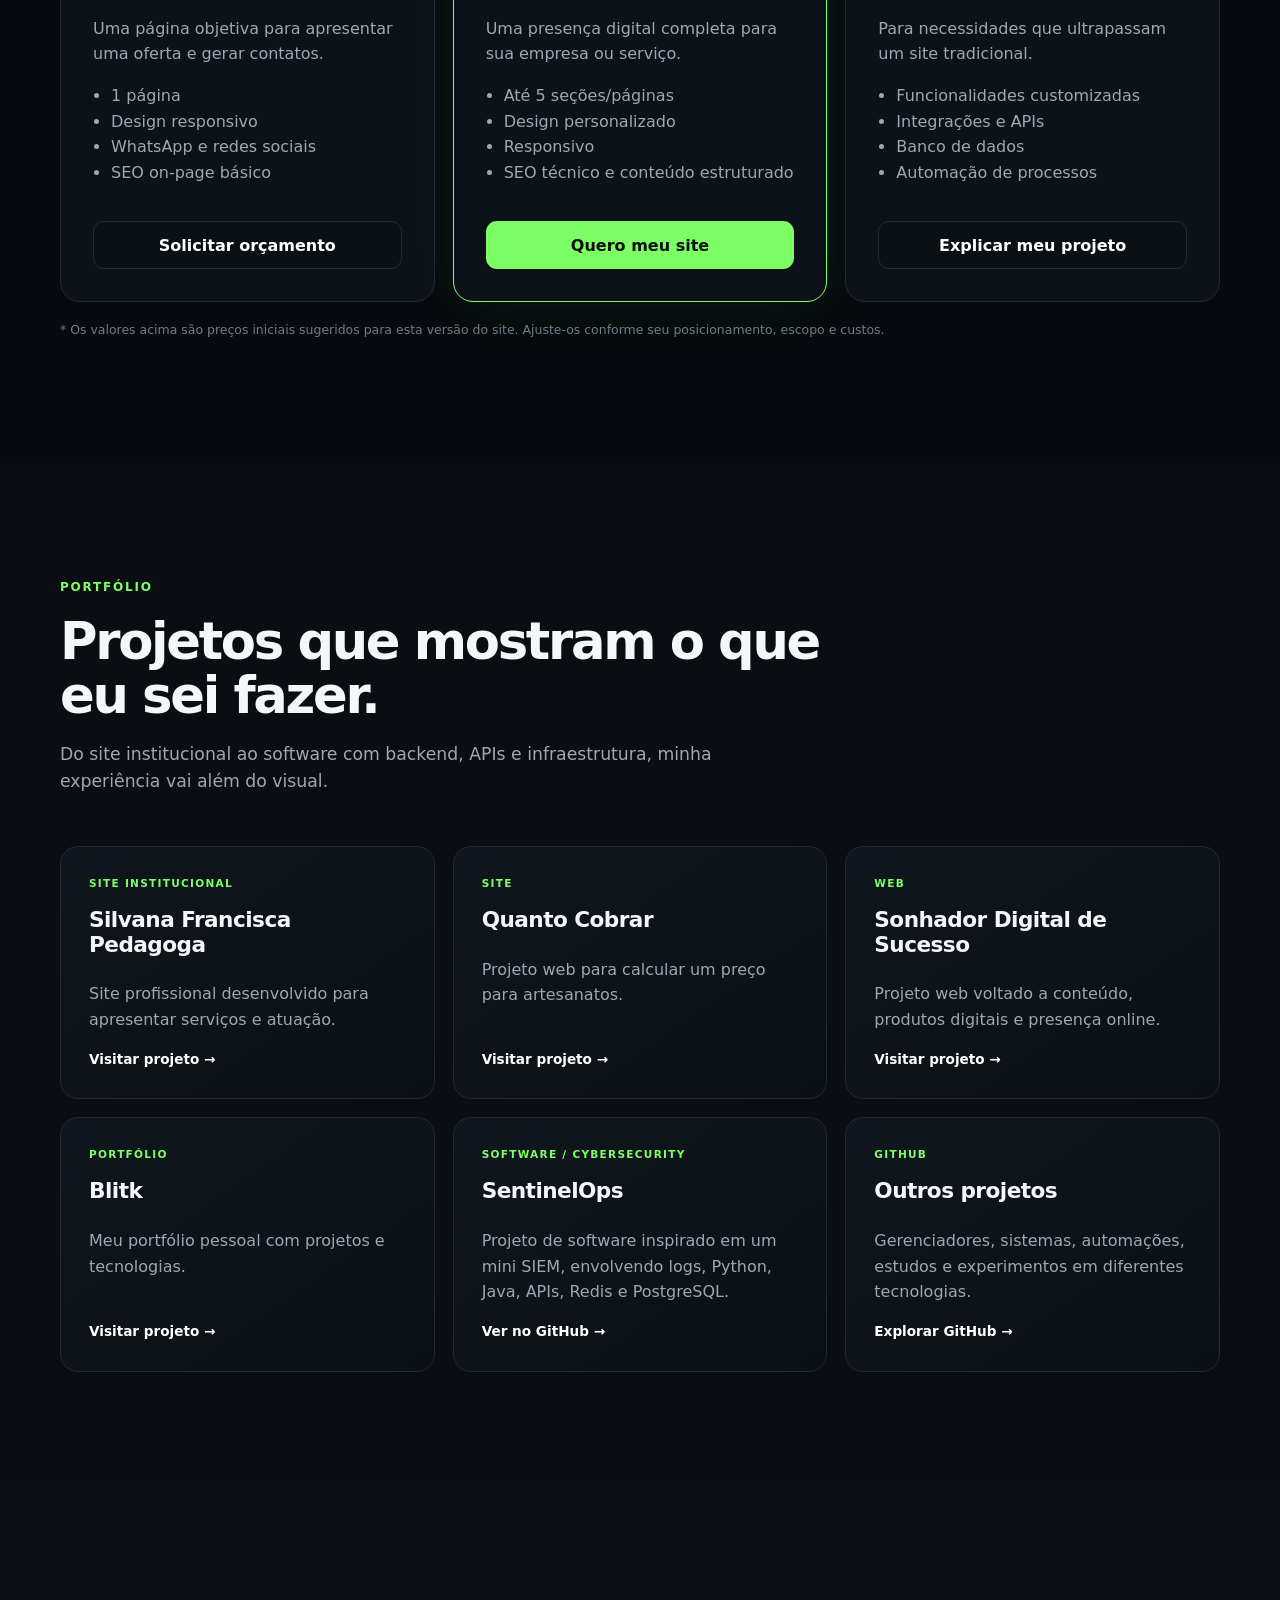
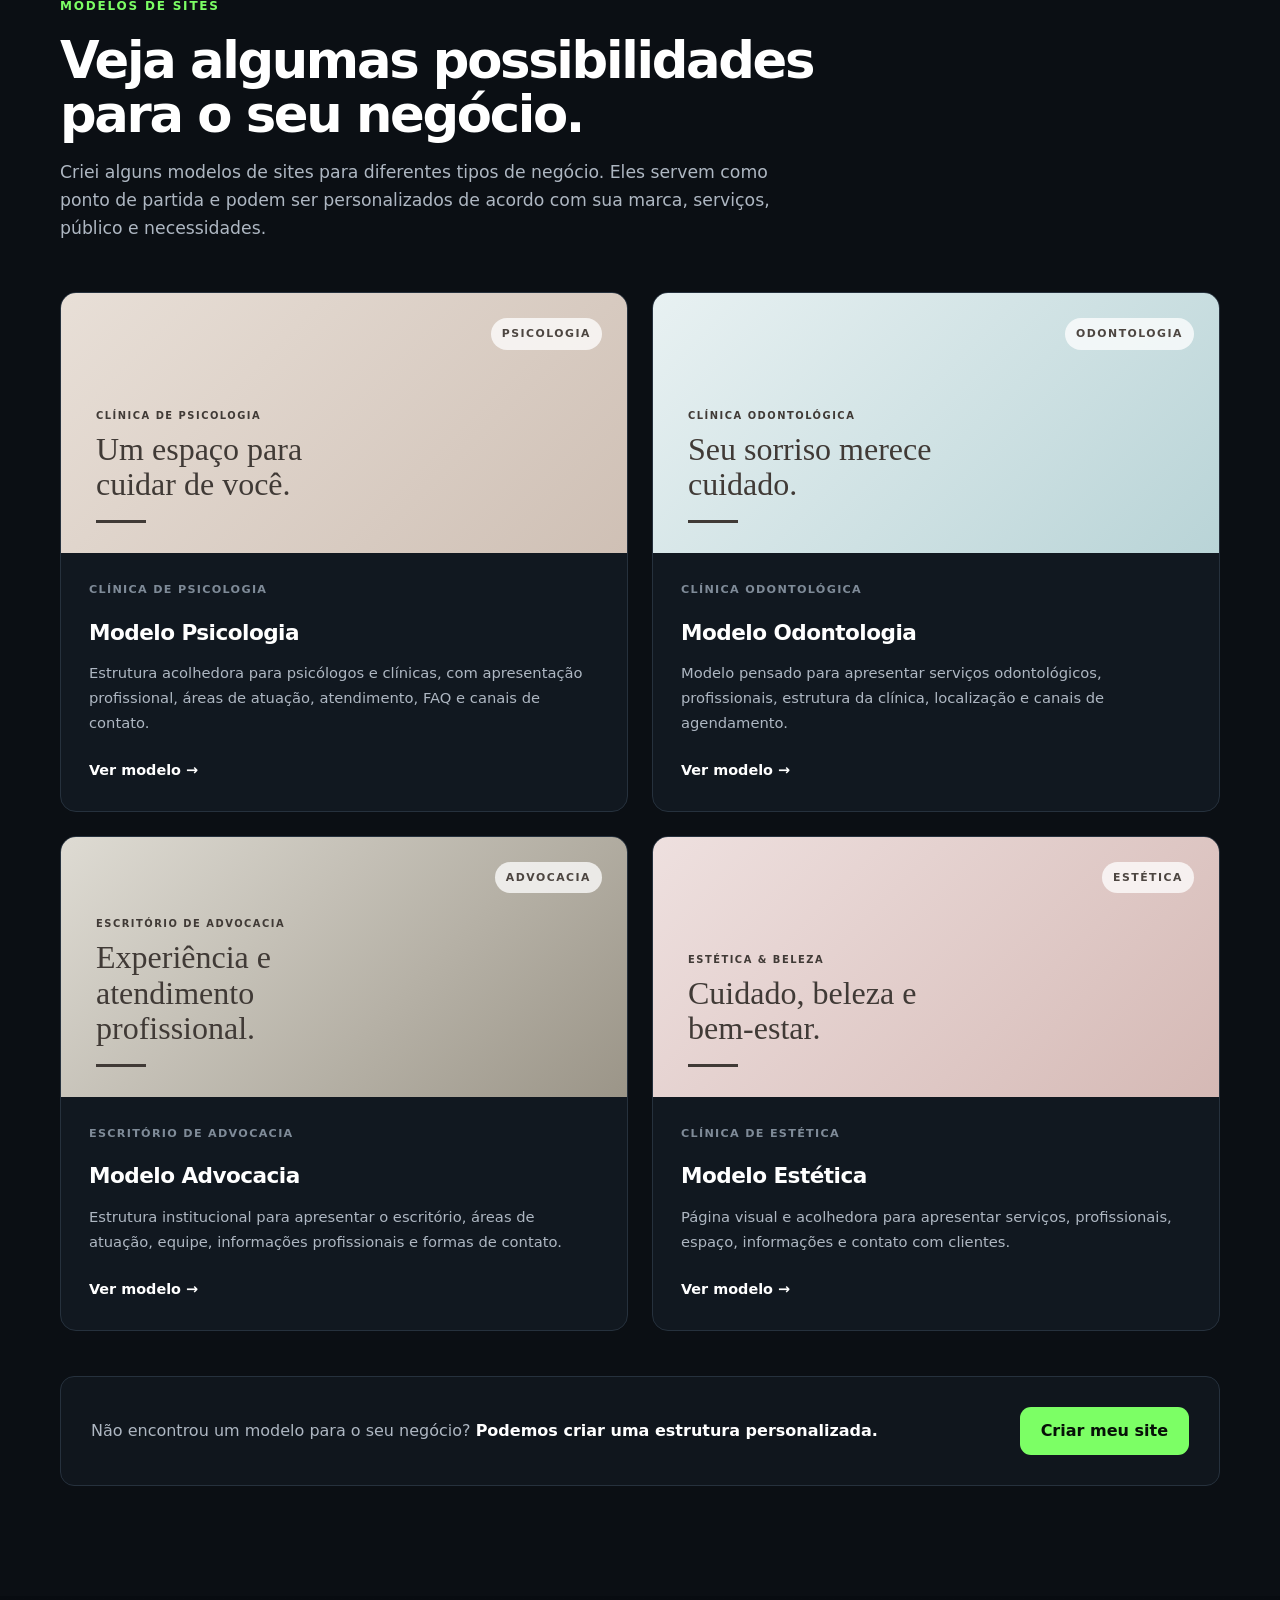
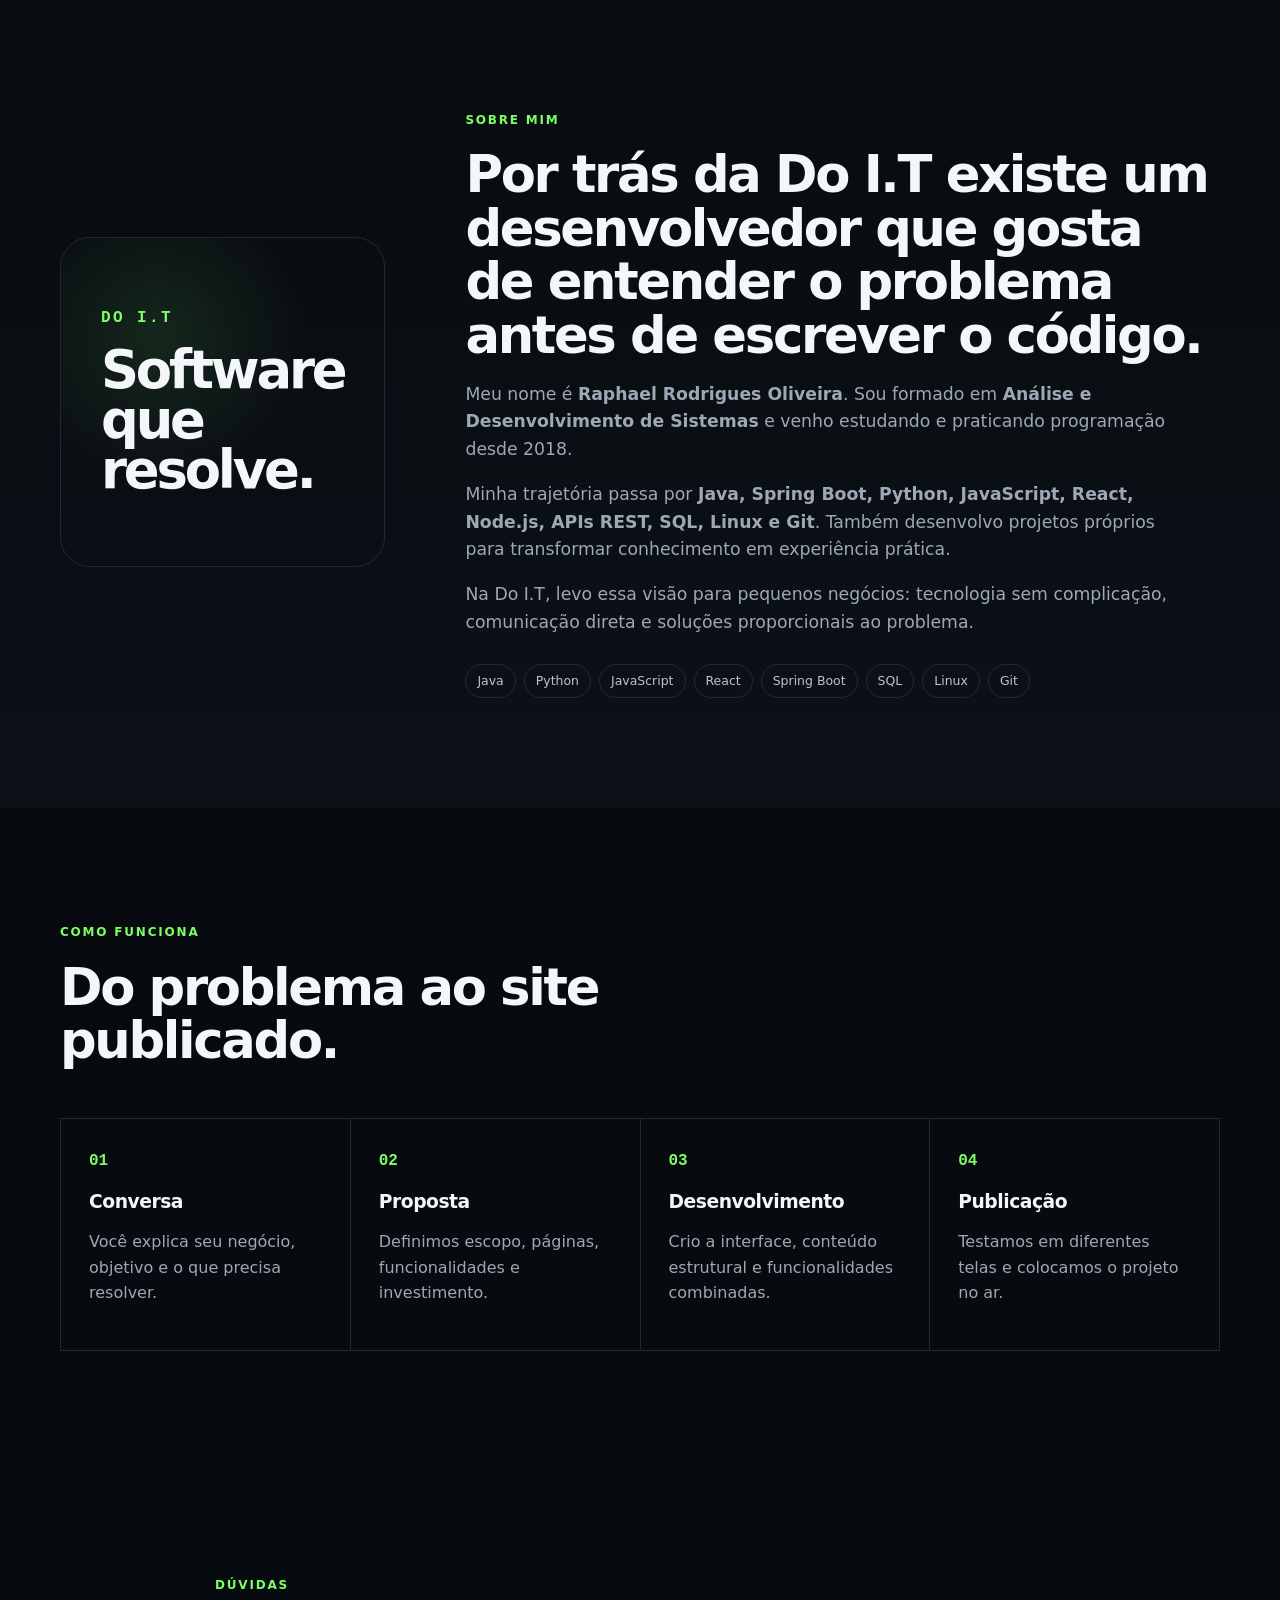
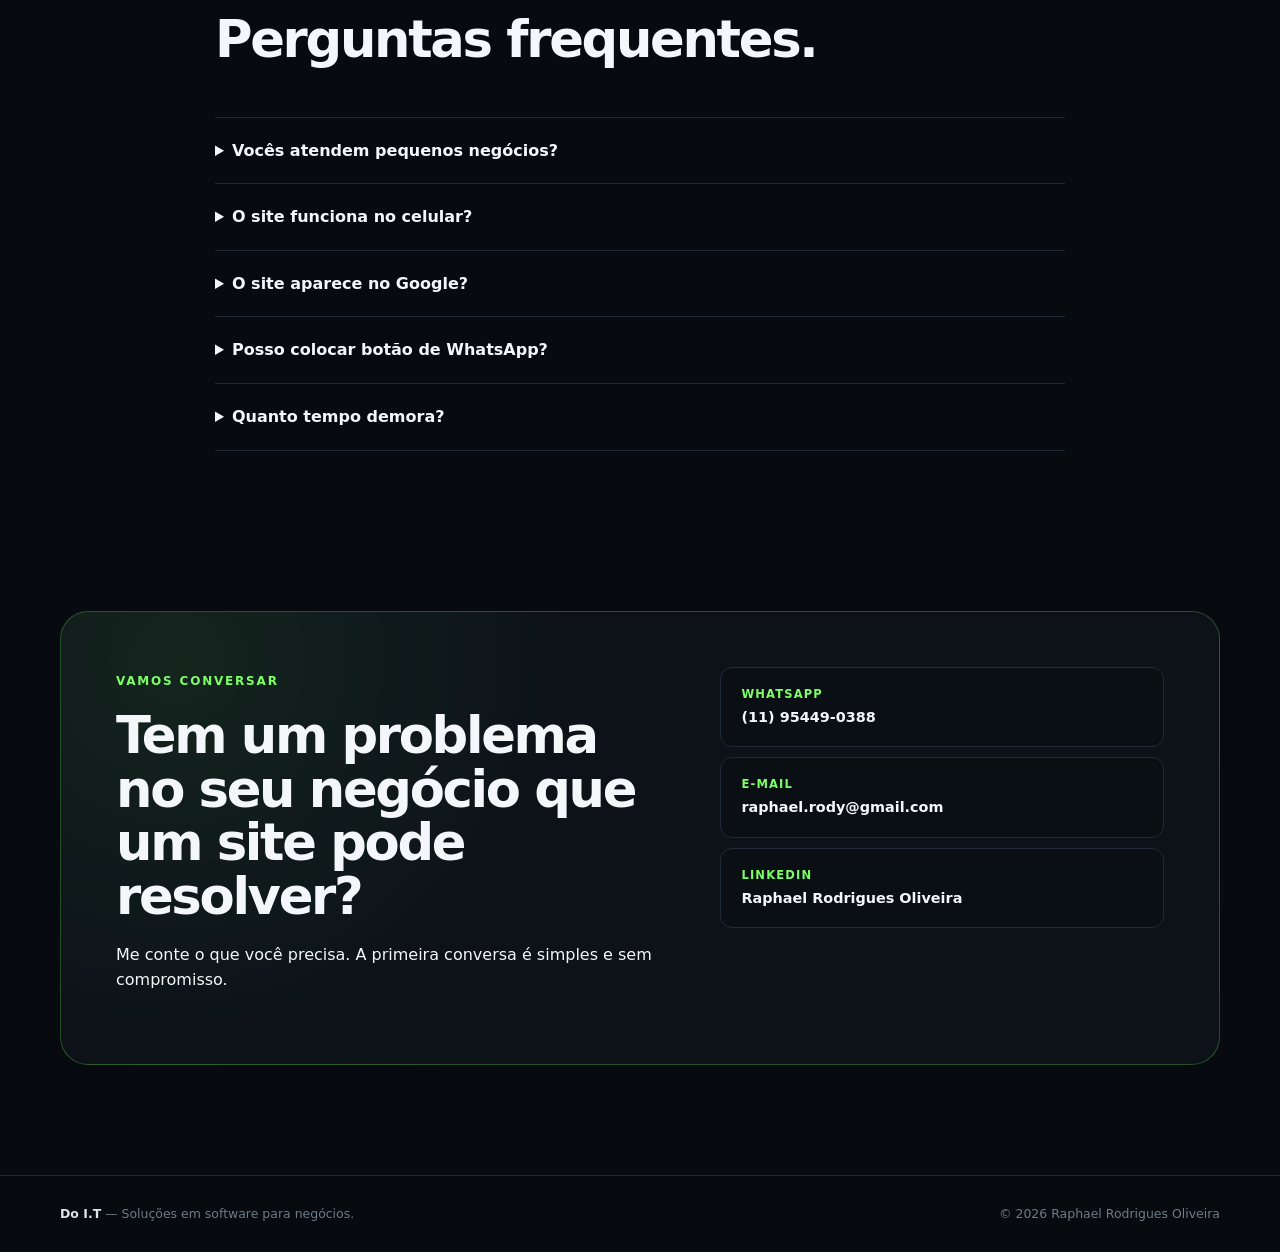
==== commit fa94554c: "Add files via upload" ====
--- a/index.html
+++ b/index.html
@@ -1,86 +1,330 @@
 <!doctype html>
 <html lang="pt-BR">
 <head>
-  <meta name="google-site-verification" content="ySdnlcSV7x0Qh3DTgMeEjTjidlCDp_Ch3VE7Spwy6hQ" />
+  <meta name="google-site-verification" content="ySdnlcSV7x0Qh3DTgMeEjTjidlCDp_Ch3VE7Spwy6hQ">
+
   <meta charset="utf-8">
   <meta name="viewport" content="width=device-width, initial-scale=1">
+
+  <title>Criação de Sites para Pequenos Negócios | Do I.T</title>
+
+  <meta
+    name="description"
+    content="Criação de sites profissionais, landing pages e sites institucionais para pequenos negócios. Sites rápidos, responsivos e preparados para o Google."
+  >
+
+  <meta name="robots" content="index, follow, max-image-preview:large">
+
+  <meta name="author" content="Raphael Rodrigues Oliveira">
+
   <meta name="theme-color" content="#0b0f14">
-  <meta name="description" content="Do I.T — criação de landing pages e sites institucionais profissionais, rápidos e responsivos para pequenas empresas. Soluções em software com preço acessível.">
-  <meta name="robots" content="index, follow, max-image-preview:large">
-  <meta name="author" content="Raphael Rodrigues Oliveira">
-  <meta name="keywords" content="criação de sites, landing page, site institucional, desenvolvedor web, desenvolvedor freelancer, site para pequenas empresas, desenvolvimento de sites, São Paulo, Brasil">
-  <link rel="canonical" href="https://doitsolucoes.github.io/">
+
+  <meta name="language" content="pt-BR">
+
+  <link
+    rel="canonical"
+    href="https://doitsolucoes.github.io/"
+  >
+
+  <!-- Open Graph -->
 
   <meta property="og:type" content="website">
+
   <meta property="og:locale" content="pt_BR">
-  <meta property="og:title" content="Do I.T — Soluções em software para negócios">
-  <meta property="og:description" content="Sites institucionais e landing pages profissionais, rápidos e acessíveis para pequenos negócios.">
-  <meta property="og:url" content="https://doitsolucoes.github.io/">
-  <meta property="og:site_name" content="Do I.T">
-  <meta property="og:image" content="https://doitsolucoes.github.io/assets/og-image.svg">
+
+  <meta
+    property="og:title"
+    content="Criação de Sites para Pequenos Negócios | Do I.T"
+  >
+
+  <meta
+    property="og:description"
+    content="Sites profissionais, landing pages e sites institucionais para pequenos negócios. Desenvolvimento responsivo, rápido e acessível."
+  >
+
+  <meta
+    property="og:url"
+    content="https://doitsolucoes.github.io/"
+  >
+
+  <meta
+    property="og:site_name"
+    content="Do I.T - Soluções em Software para Negócios"
+  >
+
+  <meta
+    property="og:image"
+    content="https://doitsolucoes.github.io/assets/og-image.svg"
+  >
+
+  <meta
+    property="og:image:alt"
+    content="Do I.T - Soluções em Software para Negócios"
+  >
+
+  <!-- Twitter / X -->
 
   <meta name="twitter:card" content="summary_large_image">
-  <meta name="twitter:title" content="Do I.T — Soluções em software para negócios">
-  <meta name="twitter:description" content="Landing pages e sites institucionais para pequenos negócios.">
-  <meta name="twitter:image" content="https://doitsolucoes.github.io/assets/og-image.svg">
-
-  <link rel="icon" href="assets/favicon.svg" type="image/svg+xml">
-  <link rel="stylesheet" href="style.css">
+
+  <meta
+    name="twitter:title"
+    content="Criação de Sites para Pequenos Negócios | Do I.T"
+  >
+
+  <meta
+    name="twitter:description"
+    content="Criação de sites profissionais, landing pages e sites institucionais para pequenos negócios."
+  >
+
+  <meta
+    name="twitter:image"
+    content="https://doitsolucoes.github.io/assets/og-image.svg"
+  >
+
+  <meta
+    name="twitter:image:alt"
+    content="Do I.T - Soluções em Software para Negócios"
+  >
+
+  <!-- Favicon -->
+
+  <link
+    rel="icon"
+    href="assets/favicon.svg"
+    type="image/svg+xml"
+  >
+
+  <link
+    rel="stylesheet"
+    href="style.css"
+  >
+
+  <!-- Structured Data -->
 
   <script type="application/ld+json">
   {
     "@context": "https://schema.org",
     "@graph": [
+
       {
         "@type": "Organization",
         "@id": "https://doitsolucoes.github.io/#organization",
         "name": "Do I.T",
-        "alternateName": "Do I.T - Soluções em software para negócios",
+        "legalName": "Do I.T - Soluções em Software para Negócios",
         "url": "https://doitsolucoes.github.io/",
+        "description": "Desenvolvimento de sites profissionais, landing pages, sites institucionais e soluções de software para pequenos negócios.",
         "email": "mailto:raphael.rody@gmail.com",
         "telephone": "+55-11-95449-0388",
         "founder": {
-          "@type": "Person",
-          "name": "Raphael Rodrigues Oliveira",
-          "jobTitle": "Desenvolvedor de Software"
+          "@id": "https://doitsolucoes.github.io/#raphael"
         },
-        "sameAs": [
-          "https://github.com/blitk",
-          "https://www.linkedin.com/in/raphael-rodrigues-oliveira-b5675a174/"
-        ]
-      },
-      {
-        "@type": "ProfessionalService",
-        "@id": "https://doitsolucoes.github.io/#service",
-        "name": "Do I.T",
-        "url": "https://doitsolucoes.github.io/",
-        "description": "Desenvolvimento de landing pages, sites institucionais e soluções de software para pequenos negócios.",
-        "areaServed": "BR",
-        "priceRange": "$$",
-        "telephone": "+55-11-95449-0388",
-        "email": "mailto:raphael.rody@gmail.com"
-      },
-      {
-        "@type": "Person",
-        "@id": "https://doitsolucoes.github.io/#raphael",
-        "name": "Raphael Rodrigues Oliveira",
-        "jobTitle": "Desenvolvedor de Software",
-        "description": "Desenvolvedor formado em Análise e Desenvolvimento de Sistemas, com experiência prática em desenvolvimento web, Java, Python, APIs REST, SQL, Linux e projetos de software.",
-        "url": "https://doitsolucoes.github.io/sobre",
         "sameAs": [
           "https://github.com/blitk",
           "https://blitk.github.io/",
           "https://www.linkedin.com/in/raphael-rodrigues-oliveira-b5675a174/"
         ]
       },
+
+      {
+        "@type": "ProfessionalService",
+        "@id": "https://doitsolucoes.github.io/#professional-service",
+        "name": "Do I.T - Soluções em Software para Negócios",
+        "url": "https://doitsolucoes.github.io/",
+        "description": "Criação de sites profissionais, landing pages e sites institucionais para pequenos negócios.",
+        "provider": {
+          "@id": "https://doitsolucoes.github.io/#organization"
+        },
+        "areaServed": {
+          "@type": "Country",
+          "name": "Brasil"
+        },
+        "serviceType": [
+          "Criação de sites",
+          "Desenvolvimento de sites",
+          "Landing pages",
+          "Sites institucionais",
+          "Desenvolvimento de software",
+          "Desenvolvimento web",
+          "SEO técnico"
+        ],
+        "telephone": "+55-11-95449-0388",
+        "email": "mailto:raphael.rody@gmail.com"
+      },
+
+      {
+        "@type": "Person",
+        "@id": "https://doitsolucoes.github.io/#raphael",
+        "name": "Raphael Rodrigues Oliveira",
+        "jobTitle": "Desenvolvedor de Software",
+        "url": "https://doitsolucoes.github.io/#sobre",
+        "description": "Desenvolvedor de software formado em Análise e Desenvolvimento de Sistemas, com experiência prática em desenvolvimento web, Java, Python, Spring Boot, APIs REST, SQL, Linux e Git.",
+        "worksFor": {
+          "@id": "https://doitsolucoes.github.io/#organization"
+        },
+        "sameAs": [
+          "https://github.com/blitk",
+          "https://blitk.github.io/",
+          "https://www.linkedin.com/in/raphael-rodrigues-oliveira-b5675a174/"
+        ]
+      },
+
       {
         "@type": "WebSite",
         "@id": "https://doitsolucoes.github.io/#website",
         "url": "https://doitsolucoes.github.io/",
-        "name": "Do I.T",
-        "publisher": {"@id": "https://doitsolucoes.github.io/#organization"},
+        "name": "Do I.T - Soluções em Software para Negócios",
+        "description": "Criação de sites profissionais, landing pages e soluções de software para pequenos negócios.",
+        "publisher": {
+          "@id": "https://doitsolucoes.github.io/#organization"
+        },
         "inLanguage": "pt-BR"
+      },
+
+      {
+        "@type": "WebPage",
+        "@id": "https://doitsolucoes.github.io/#webpage",
+        "url": "https://doitsolucoes.github.io/",
+        "name": "Criação de Sites para Pequenos Negócios | Do I.T",
+        "description": "Criação de sites profissionais, landing pages e sites institucionais para pequenos negócios. Sites rápidos, responsivos e preparados para mecanismos de busca.",
+        "isPartOf": {
+          "@id": "https://doitsolucoes.github.io/#website"
+        },
+        "about": {
+          "@id": "https://doitsolucoes.github.io/#organization"
+        },
+        "mainEntity": {
+          "@id": "https://doitsolucoes.github.io/#professional-service"
+        },
+        "inLanguage": "pt-BR"
+      },
+
+      {
+        "@type": "ItemList",
+        "@id": "https://doitsolucoes.github.io/#modelos",
+        "name": "Modelos de Sites",
+        "description": "Modelos de sites profissionais para diferentes tipos de negócios.",
+        "itemListElement": [
+          {
+            "@type": "ListItem",
+            "position": 1,
+            "name": "Modelo de Site para Psicologia",
+            "url": "https://doitsolucoes.github.io/modelopsicologia/"
+          },
+          {
+            "@type": "ListItem",
+            "position": 2,
+            "name": "Modelo de Site para Odontologia",
+            "url": "https://doitsolucoes.github.io/modelodonto/"
+          },
+          {
+            "@type": "ListItem",
+            "position": 3,
+            "name": "Modelo de Site para Advocacia",
+            "url": "https://doitsolucoes.github.io/modeloadvocacia/"
+          },
+          {
+            "@type": "ListItem",
+            "position": 4,
+            "name": "Modelo de Site para Estética",
+            "url": "https://doitsolucoes.github.io/modeloestetica/"
+          }
+        ]
+      },
+
+      {
+        "@type": "ItemList",
+        "@id": "https://doitsolucoes.github.io/#projetos",
+        "name": "Projetos desenvolvidos",
+        "description": "Projetos web e de software desenvolvidos por Raphael Rodrigues Oliveira.",
+        "itemListElement": [
+          {
+            "@type": "ListItem",
+            "position": 1,
+            "name": "Silvana Francisca Pedagoga",
+            "url": "https://silvanafranciscapedagogia.github.io/"
+          },
+          {
+            "@type": "ListItem",
+            "position": 2,
+            "name": "Quanto Cobrar",
+            "url": "https://quantocobrarnoartesanato.github.io/"
+          },
+          {
+            "@type": "ListItem",
+            "position": 3,
+            "name": "Sonhador Digital de Sucesso",
+            "url": "https://sonhadordigitaldesucesso.github.io/Home/"
+          },
+          {
+            "@type": "ListItem",
+            "position": 4,
+            "name": "Blitk - Portfólio",
+            "url": "https://blitk.github.io/"
+          },
+          {
+            "@type": "ListItem",
+            "position": 5,
+            "name": "SentinelOps",
+            "url": "https://github.com/Blitk/SentinelOps"
+          },
+          {
+            "@type": "ListItem",
+            "position": 6,
+            "name": "Bravo Storm",
+            "url": "https://bravostorm.github.io/"
+          }
+        ]
+      },
+
+      {
+        "@type": "FAQPage",
+        "@id": "https://doitsolucoes.github.io/#faq",
+        "url": "https://doitsolucoes.github.io/#faq",
+        "name": "Perguntas frequentes sobre criação de sites",
+        "mainEntity": [
+          {
+            "@type": "Question",
+            "name": "Vocês atendem pequenos negócios?",
+            "acceptedAnswer": {
+              "@type": "Answer",
+              "text": "Sim. A proposta da Do I.T é oferecer soluções profissionais proporcionais à realidade de pequenos negócios, profissionais autônomos e prestadores de serviço."
+            }
+          },
+          {
+            "@type": "Question",
+            "name": "O site funciona no celular?",
+            "acceptedAnswer": {
+              "@type": "Answer",
+              "text": "Sim. Os projetos são desenvolvidos com abordagem responsiva para adaptar o layout a smartphones, tablets e computadores."
+            }
+          },
+          {
+            "@type": "Question",
+            "name": "O site aparece no Google?",
+            "acceptedAnswer": {
+              "@type": "Answer",
+              "text": "O projeto pode ser preparado com fundamentos de SEO técnico e conteúdo estruturado. Isso melhora a capacidade de rastreamento e compreensão do site, mas não existe garantia de posição ou prazo específico nos resultados do Google."
+            }
+          },
+          {
+            "@type": "Question",
+            "name": "Posso colocar botão de WhatsApp?",
+            "acceptedAnswer": {
+              "@type": "Answer",
+              "text": "Sim. O site pode ter chamadas para WhatsApp, e-mail, telefone, redes sociais, mapas e outros canais relevantes."
+            }
+          },
+          {
+            "@type": "Question",
+            "name": "Quanto tempo demora para criar um site?",
+            "acceptedAnswer": {
+              "@type": "Answer",
+              "text": "O prazo depende do escopo e da disponibilidade dos materiais. Projetos simples podem ser entregues mais rapidamente, enquanto projetos maiores exigem mais etapas."
+            }
+          }
+        ]
       }
+
     ]
   }
   </script>
@@ -110,8 +354,12 @@
     <div class="container hero-grid">
       <div>
         <span class="eyebrow">SOLUÇÕES EM SOFTWARE PARA NEGÓCIOS</span>
-        <h1>Seu negócio merece uma presença digital que <span>trabalhe por você.</span></h1>
-        <p class="hero-text">Criação de landing pages e sites institucionais rápidos, responsivos e profissionais para pequenas empresas que precisam ser encontradas, passar confiança e transformar visitantes em contatos.</p>
+        <h1>Criação de sites profissionais para <span>pequenos negócios</span></h1>
+        <p class="hero-text">
+          Seu negócio merece uma presença digital que trabalhe por você.
+          Crio landing pages e sites institucionais rápidos, responsivos
+          e profissionais para pequenas empresas.
+        </p>
         <div class="hero-actions">
           <a class="btn btn-primary" href="https://wa.me/5511954490388?text=Ol%C3%A1%2C%20Raphael!%20Quero%20conversar%20sobre%20um%20site%20para%20meu%20neg%C3%B3cio." target="_blank" rel="noopener">Quero um site</a>
           <a class="btn btn-secondary" href="#projetos">Ver projetos</a>
@@ -511,7 +759,7 @@
     </div>
   </section>
 
-  <section class="section faq">
+  <section id="faq" class="section faq">
     <div class="container narrow">
       <div class="section-heading"><span class="eyebrow">DÚVIDAS</span><h2>Perguntas frequentes.</h2></div>
       <details><summary>Vocês atendem pequenos negócios?</summary><p>Sim. A proposta da Do I.T é justamente oferecer soluções profissionais proporcionais à realidade de pequenos negócios, profissionais autônomos e prestadores de serviço.</p></details>
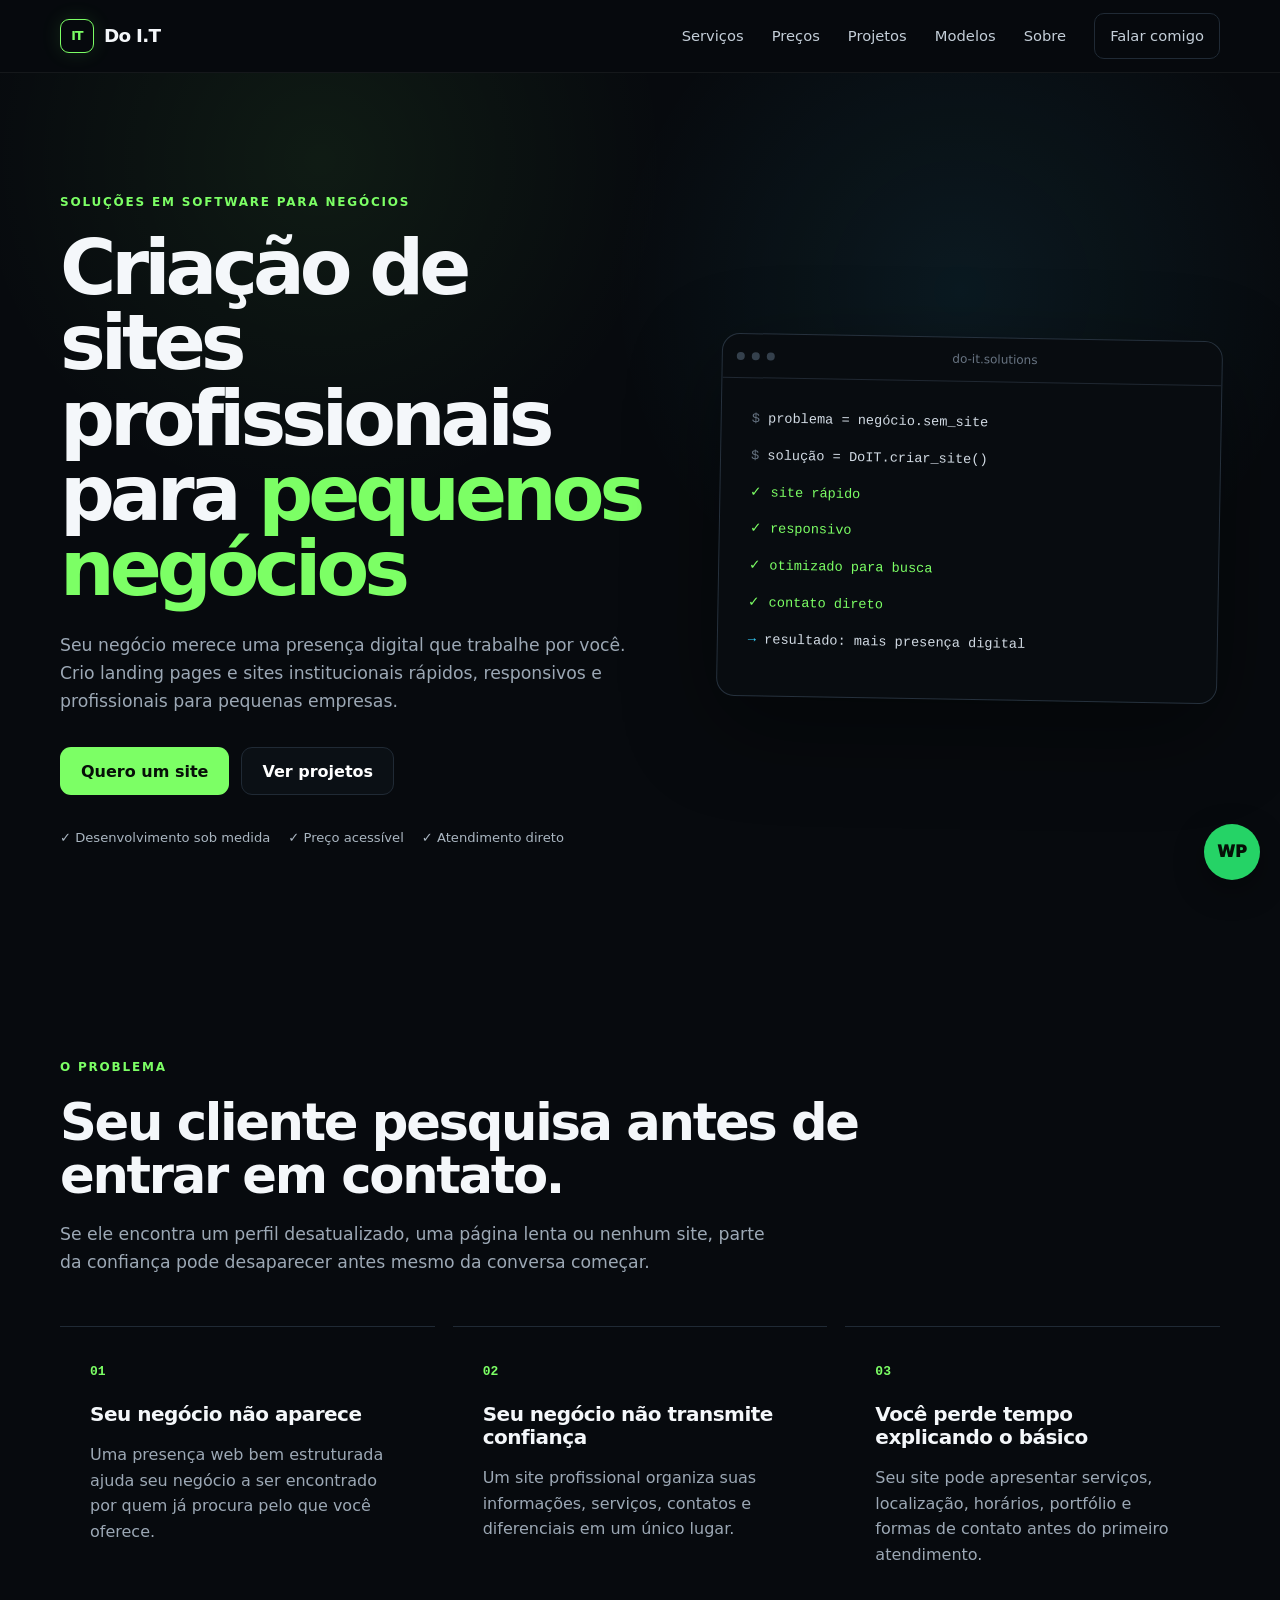
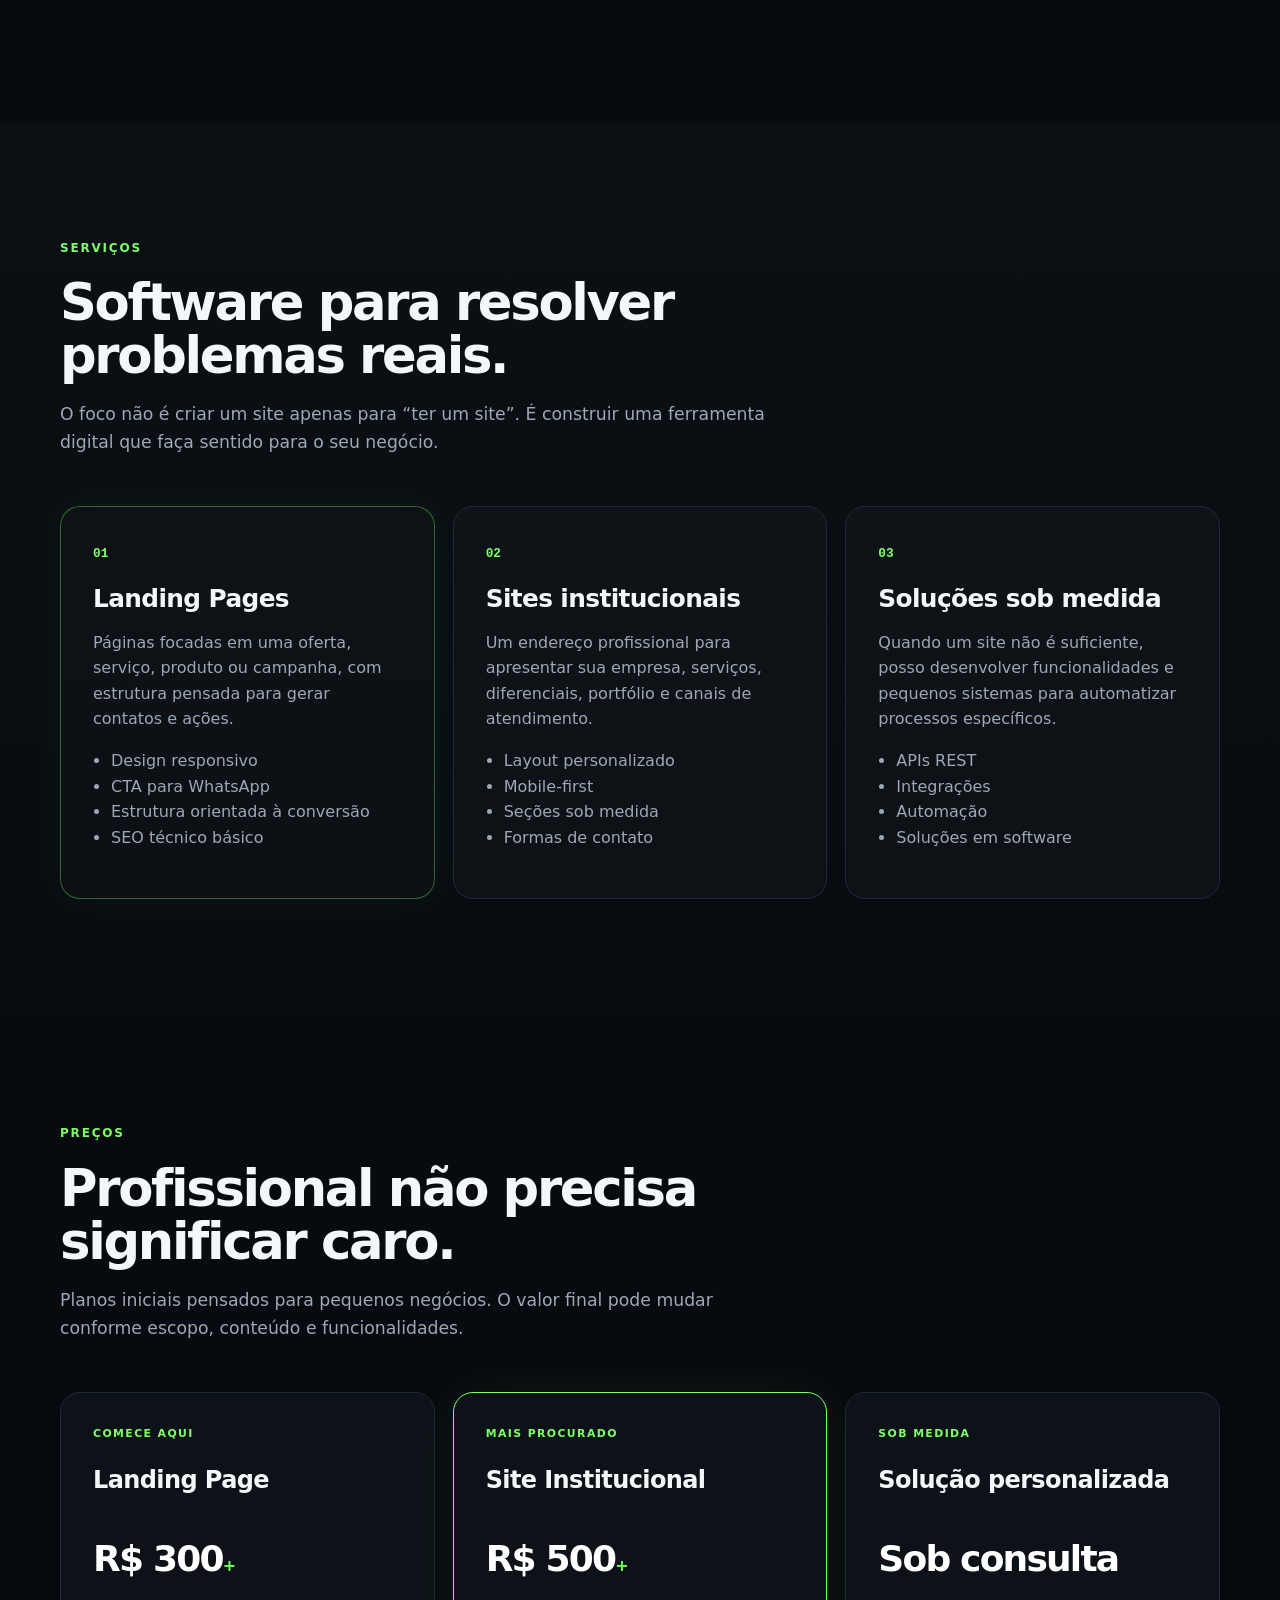
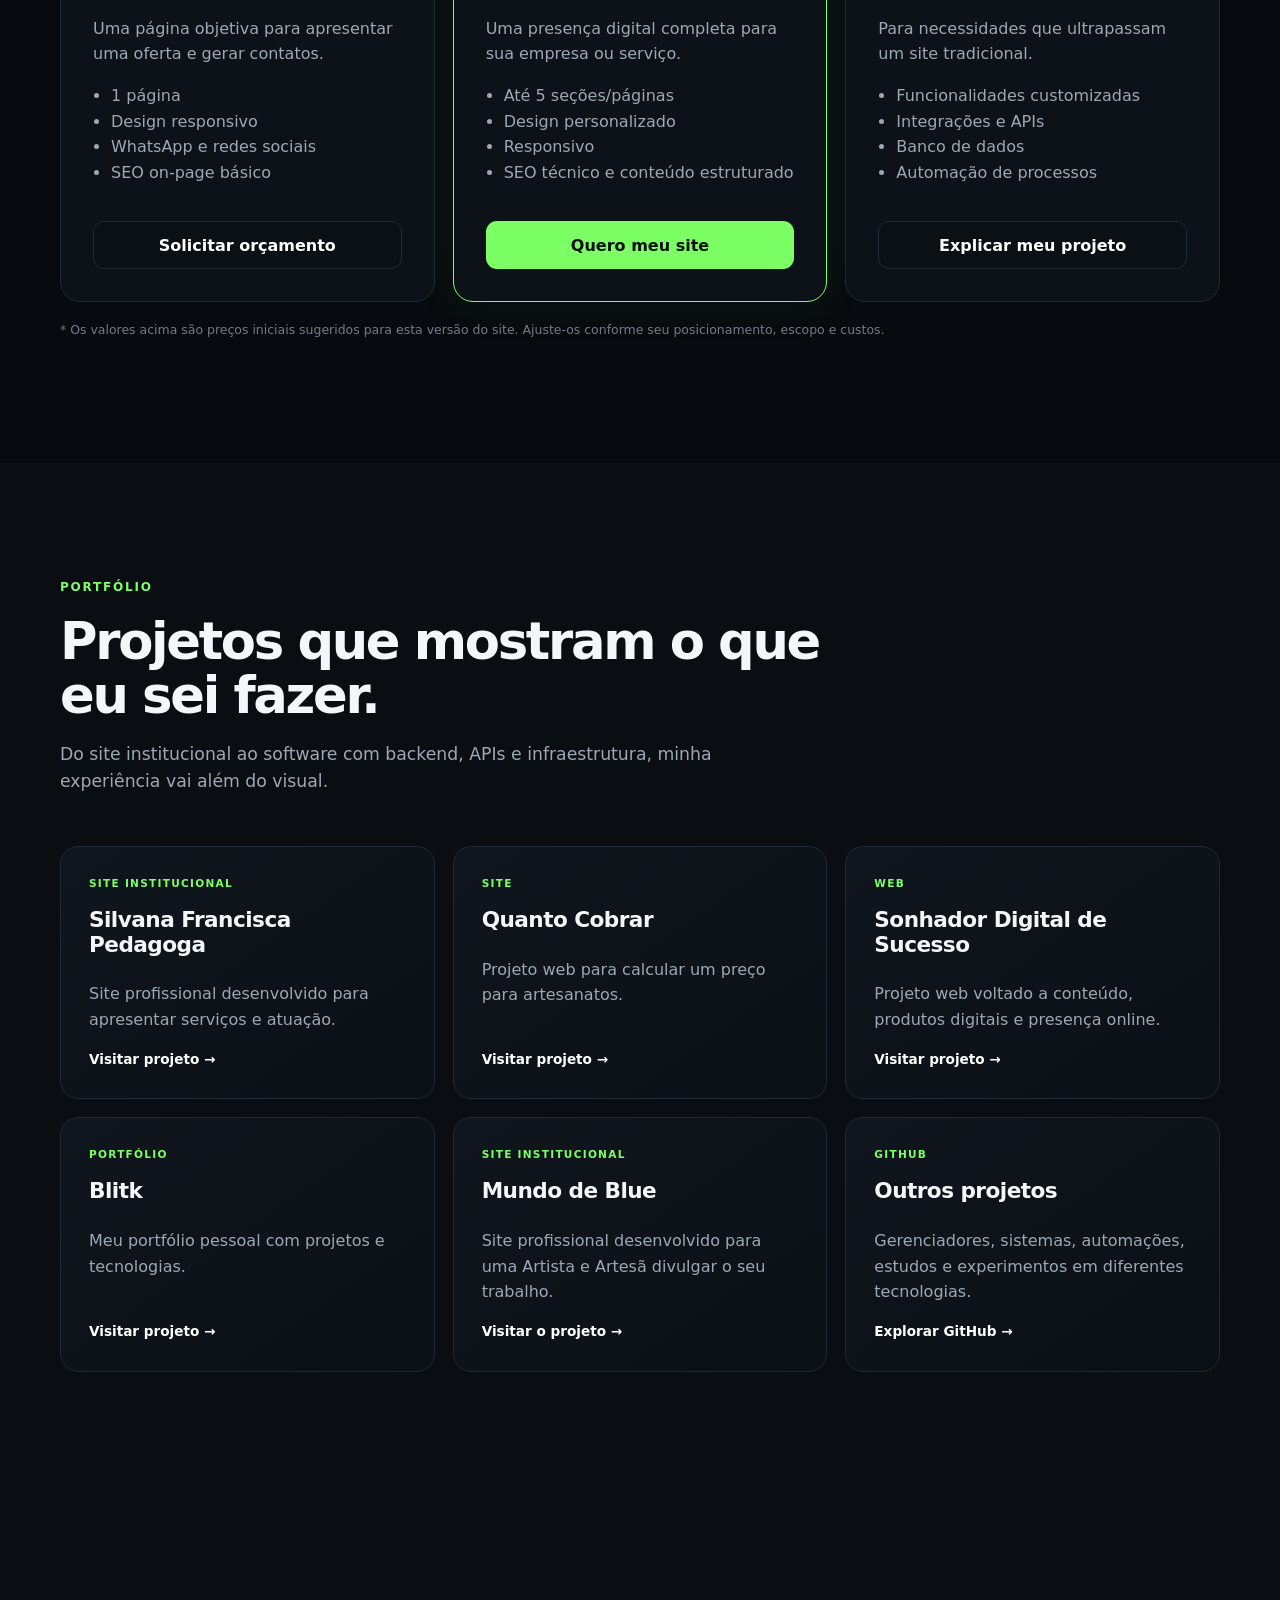
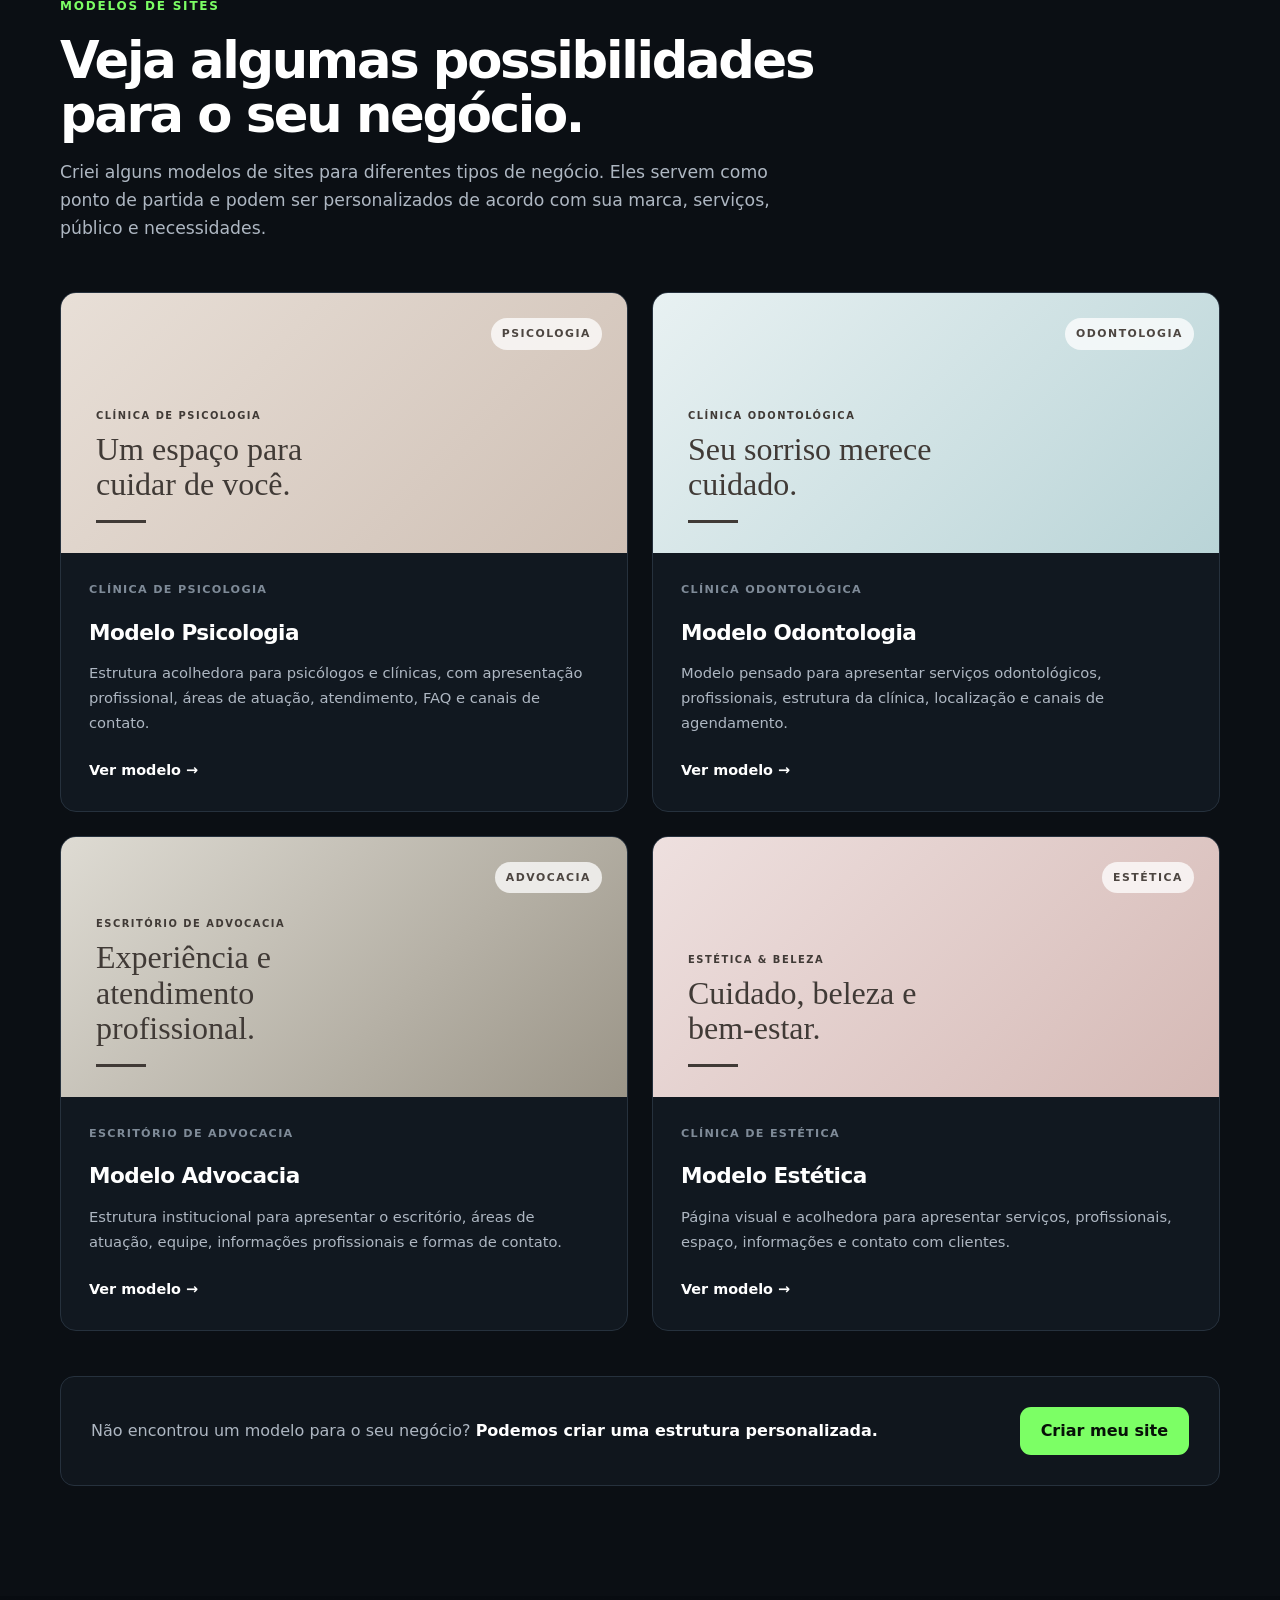
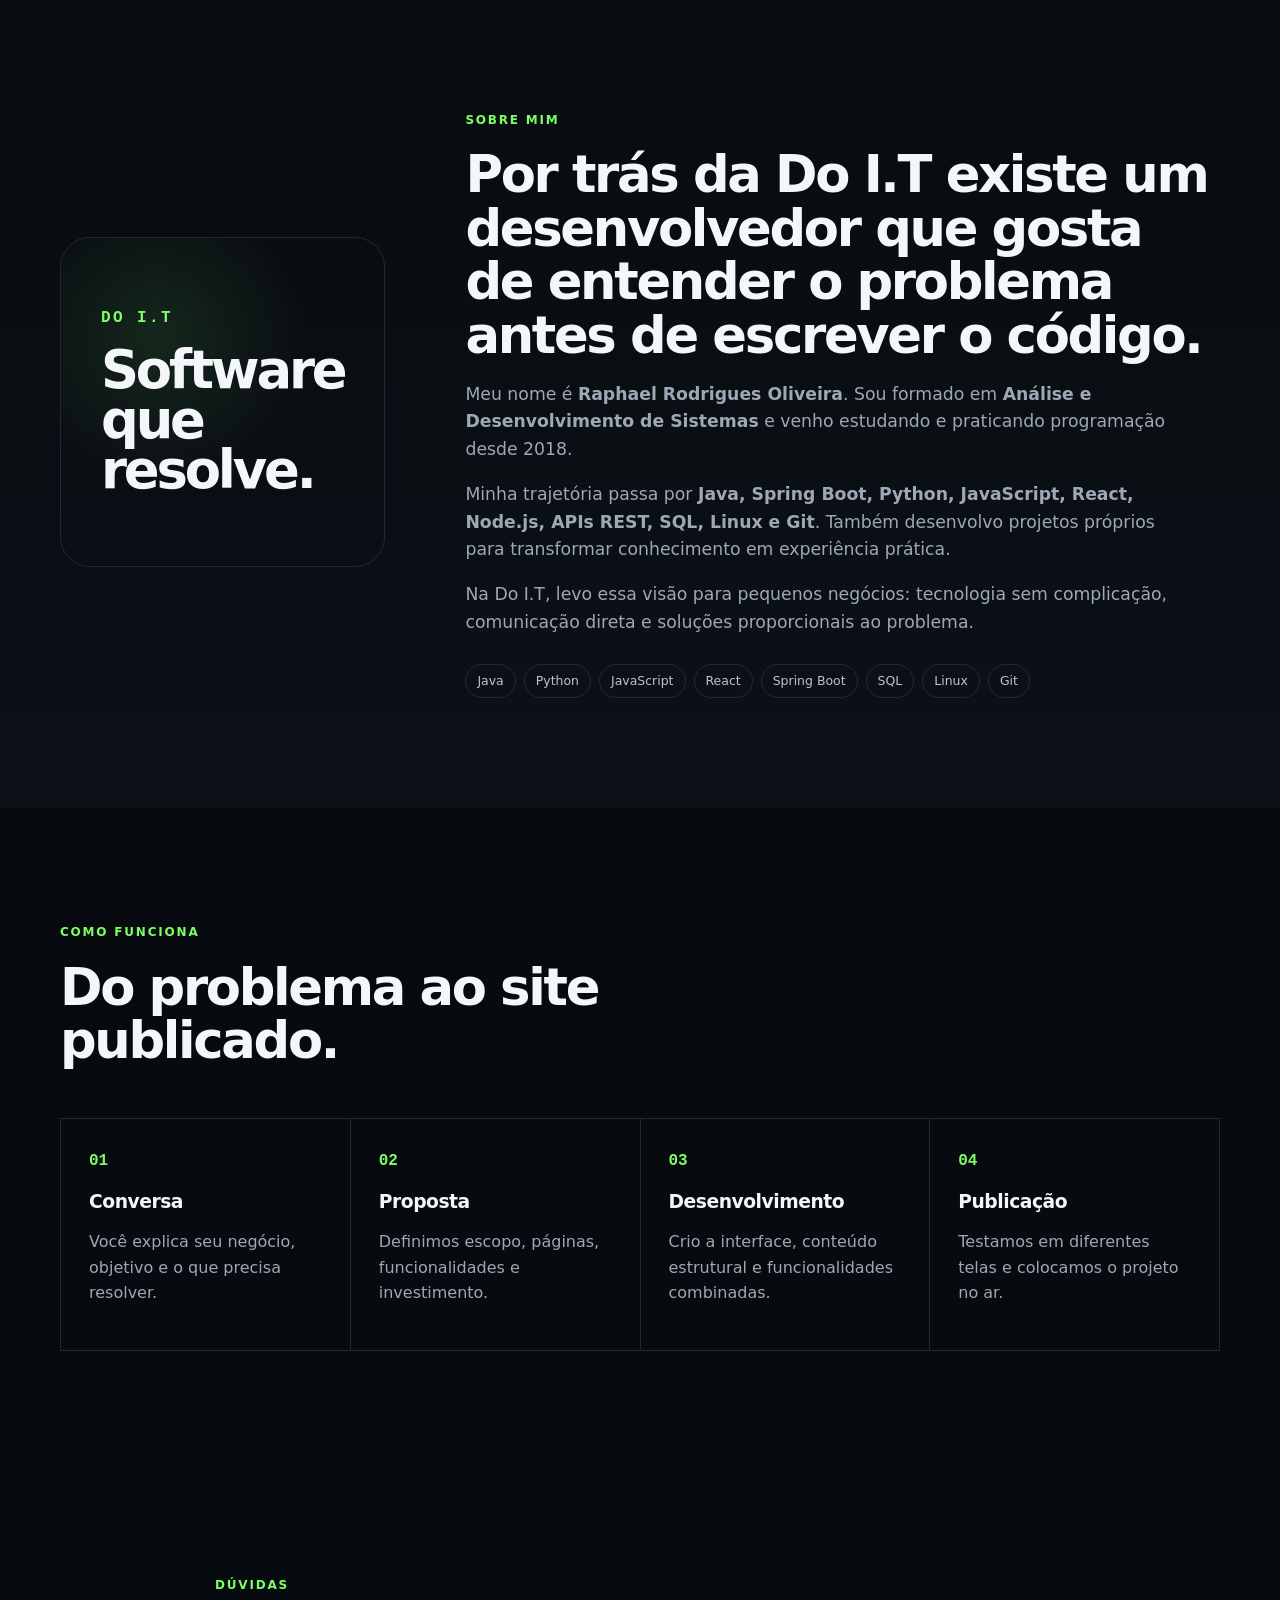
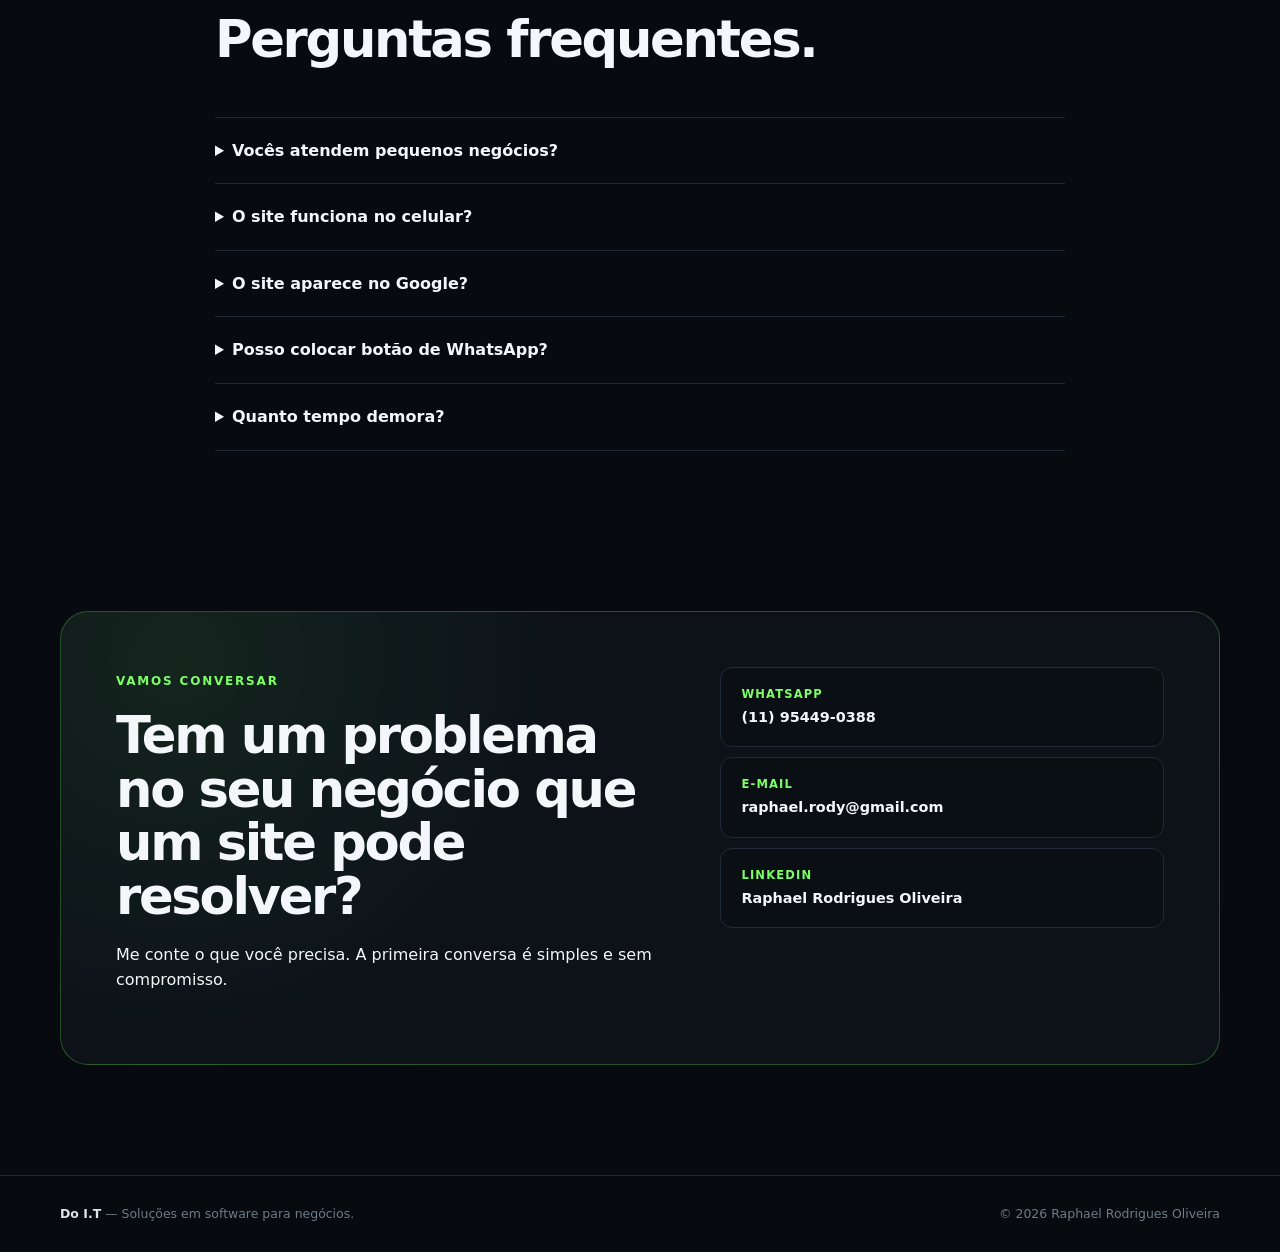
==== commit 0087ff68: "Update pricing and project links in index.html" ====
--- a/index.html
+++ b/index.html
@@ -443,7 +443,7 @@
         <article class="price-card">
           <span class="tag">COMECE AQUI</span>
           <h3>Landing Page</h3>
-          <p class="price">R$ 497<span>+</span></p>
+          <p class="price">R$ 300<span>+</span></p>
           <p>Uma página objetiva para apresentar uma oferta e gerar contatos.</p>
           <ul><li>1 página</li><li>Design responsivo</li><li>WhatsApp e redes sociais</li><li>SEO on-page básico</li></ul>
           <a class="btn btn-secondary full" href="https://wa.me/5511954490388?text=Ol%C3%A1%2C%20Raphael!%20Tenho%20interesse%20em%20uma%20Landing%20Page." target="_blank" rel="noopener">Solicitar orçamento</a>
@@ -451,7 +451,7 @@
         <article class="price-card popular">
           <span class="tag">MAIS PROCURADO</span>
           <h3>Site Institucional</h3>
-          <p class="price">R$ 897<span>+</span></p>
+          <p class="price">R$ 500<span>+</span></p>
           <p>Uma presença digital completa para sua empresa ou serviço.</p>
           <ul><li>Até 5 seções/páginas</li><li>Design personalizado</li><li>Responsivo</li><li>SEO técnico e conteúdo estruturado</li></ul>
           <a class="btn btn-primary full" href="https://wa.me/5511954490388?text=Ol%C3%A1%2C%20Raphael!%20Tenho%20interesse%20em%20um%20site%20institucional." target="_blank" rel="noopener">Quero meu site</a>
@@ -489,8 +489,8 @@
         <a class="project-card" href="https://blitk.github.io/" target="_blank" rel="noopener">
           <span class="project-type">PORTFÓLIO</span><h3>Blitk</h3><p>Meu portfólio pessoal com projetos e tecnologias.</p><span class="project-link">Visitar projeto →</span>
         </a>
-        <a class="project-card" href="https://github.com/Blitk/SentinelOps" target="_blank" rel="noopener">
-          <span class="project-type">SOFTWARE / CYBERSECURITY</span><h3>SentinelOps</h3><p>Projeto de software inspirado em um mini SIEM, envolvendo logs, Python, Java, APIs, Redis e PostgreSQL.</p><span class="project-link">Ver no GitHub →</span>
+        <a class="project-card" href="https://mundodeblue.github.io/" target="_blank" rel="noopener">
+          <span class="project-type">SITE INSTITUCIONAL</span><h3>Mundo de Blue</h3><p>Site profissional desenvolvido para uma Artista e Artesã divulgar o seu trabalho.</p><span class="project-link">Visitar o projeto →</span>
         </a>
         <a class="project-card" href="https://github.com/blitk" target="_blank" rel="noopener">
           <span class="project-type">GITHUB</span><h3>Outros projetos</h3><p>Gerenciadores, sistemas, automações, estudos e experimentos em diferentes tecnologias.</p><span class="project-link">Explorar GitHub →</span>
@@ -601,7 +601,7 @@
 
             <a
               class="model-link"
-              href="https://doitsolucoes.github.io/modelodonto/"
+              href="https://doitsolucoes.github.io/modeloodonto/"
               target="_blank"
               rel="noopener"
             >
@@ -797,4 +797,4 @@
 
 <script src="script.js" defer></script>
 </body>
-</html>+</html>
